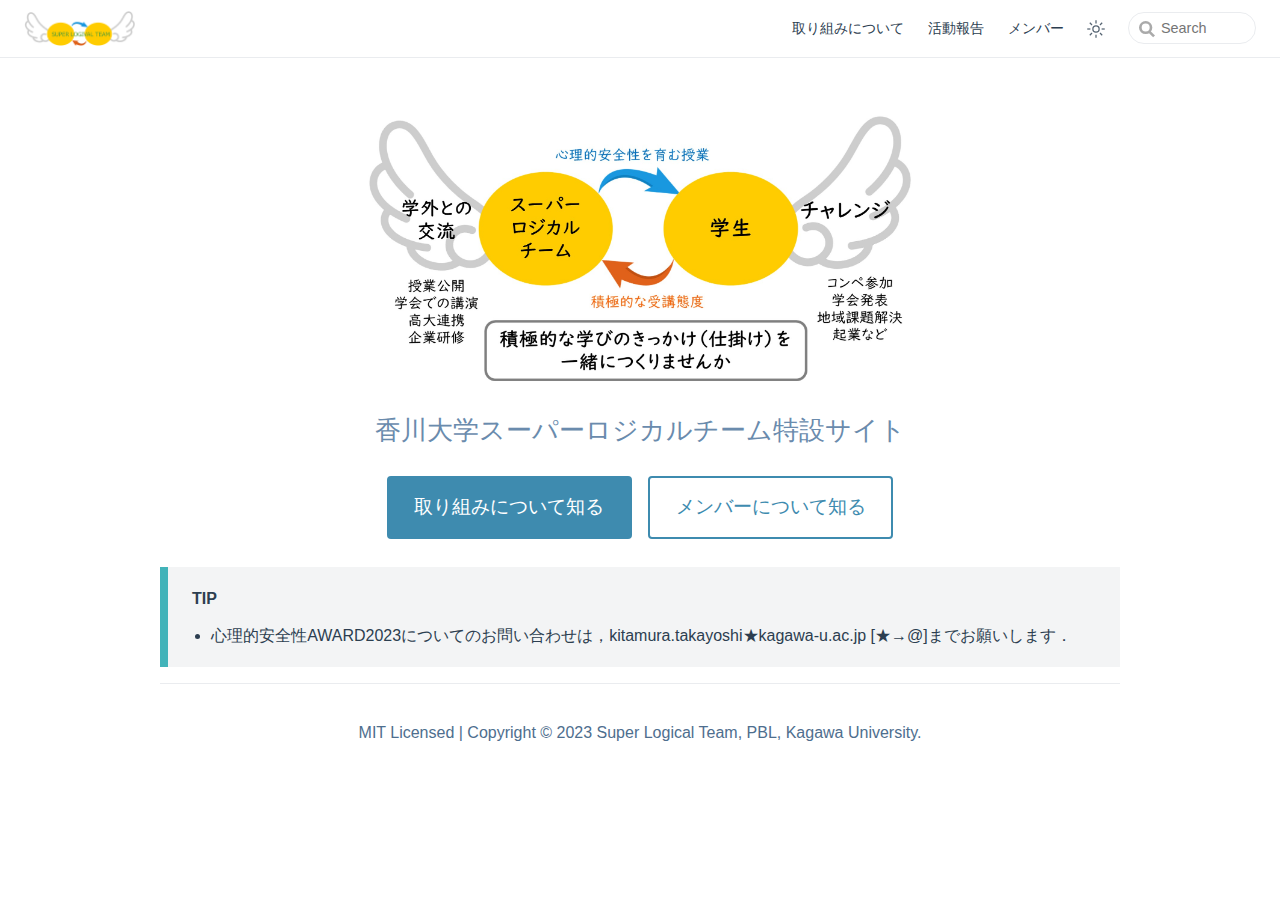
==== index.html @ 02954c67 "Change design" ====
<!DOCTYPE html>
<html lang="ja">
  <head>
    <meta charset="utf-8">
    <meta name="viewport" content="width=device-width,initial-scale=1">
    <meta name="generator" content="VuePress 2.0.0-beta.64">
    <style>
      :root {
        --c-bg: #fff;
      }
      html.dark {
        --c-bg: #22272e;
      }
      html, body {
        background-color: var(--c-bg);
      }
    </style>
    <script>
      const userMode = localStorage.getItem('vuepress-color-scheme');
			const systemDarkMode = window.matchMedia && window.matchMedia('(prefers-color-scheme: dark)').matches;
			if (userMode === 'dark' || (userMode !== 'light' && systemDarkMode)) {
				document.documentElement.classList.toggle('dark', true);
			}
    </script>
    <link rel="icon" href="/assets/img/images/favicon.ico"><link rel="manifest" href="/manifest.webmanifest"><title>スーパーロジカルチーム特設サイト</title><meta name="description" content="">
    <link rel="preload" href="/assets/style-e42b9a86.css" as="style"><link rel="stylesheet" href="/assets/style-e42b9a86.css">
    <link rel="modulepreload" href="/assets/app-919c0d18.js"><link rel="modulepreload" href="/assets/index.html-71c36847.js"><link rel="modulepreload" href="/assets/index.html-1094300b.js"><link rel="prefetch" href="/assets/about.html-f367e4b6.js" as="script"><link rel="prefetch" href="/assets/member.html-e067fff0.js" as="script"><link rel="prefetch" href="/assets/news.html-b84869d3.js" as="script"><link rel="prefetch" href="/assets/404.html-60b35caa.js" as="script"><link rel="prefetch" href="/assets/about.html-a21e8b41.js" as="script"><link rel="prefetch" href="/assets/member.html-36ed997e.js" as="script"><link rel="prefetch" href="/assets/news.html-7ec17cc6.js" as="script"><link rel="prefetch" href="/assets/404.html-8e8e2488.js" as="script"><link rel="prefetch" href="/assets/index-e32a7948.js" as="script">
  </head>
  <body>
    <div id="app"><!--[--><div class="theme-container no-sidebar"><!--[--><header class="navbar"><div class="toggle-sidebar-button" title="toggle sidebar" aria-expanded="false" role="button" tabindex="0"><div class="icon" aria-hidden="true"><span></span><span></span><span></span></div></div><span><a aria-current="page" href="/" class="router-link-active router-link-exact-active"><img class="logo" src="/assets/img/images/logo.png" alt><!--v-if--></a></span><div class="navbar-items-wrapper" style=""><!--[--><!--]--><nav class="navbar-items can-hide"><!--[--><div class="navbar-item"><a href="/about.md" class="" aria-label="取り組みについて"><!--[--><!--]--> 取り組みについて <!--[--><!--]--></a></div><div class="navbar-item"><a href="/news.md" class="" aria-label="活動報告"><!--[--><!--]--> 活動報告 <!--[--><!--]--></a></div><div class="navbar-item"><a href="/member.md" class="" aria-label="メンバー"><!--[--><!--]--> メンバー <!--[--><!--]--></a></div><!--]--></nav><!--[--><!--]--><button class="toggle-color-mode-button" title="toggle color mode"><svg style="" class="icon" focusable="false" viewBox="0 0 32 32"><path d="M16 12.005a4 4 0 1 1-4 4a4.005 4.005 0 0 1 4-4m0-2a6 6 0 1 0 6 6a6 6 0 0 0-6-6z" fill="currentColor"></path><path d="M5.394 6.813l1.414-1.415l3.506 3.506L8.9 10.318z" fill="currentColor"></path><path d="M2 15.005h5v2H2z" fill="currentColor"></path><path d="M5.394 25.197L8.9 21.691l1.414 1.415l-3.506 3.505z" fill="currentColor"></path><path d="M15 25.005h2v5h-2z" fill="currentColor"></path><path d="M21.687 23.106l1.414-1.415l3.506 3.506l-1.414 1.414z" fill="currentColor"></path><path d="M25 15.005h5v2h-5z" fill="currentColor"></path><path d="M21.687 8.904l3.506-3.506l1.414 1.415l-3.506 3.505z" fill="currentColor"></path><path d="M15 2.005h2v5h-2z" fill="currentColor"></path></svg><svg style="display:none;" class="icon" focusable="false" viewBox="0 0 32 32"><path d="M13.502 5.414a15.075 15.075 0 0 0 11.594 18.194a11.113 11.113 0 0 1-7.975 3.39c-.138 0-.278.005-.418 0a11.094 11.094 0 0 1-3.2-21.584M14.98 3a1.002 1.002 0 0 0-.175.016a13.096 13.096 0 0 0 1.825 25.981c.164.006.328 0 .49 0a13.072 13.072 0 0 0 10.703-5.555a1.01 1.01 0 0 0-.783-1.565A13.08 13.08 0 0 1 15.89 4.38A1.015 1.015 0 0 0 14.98 3z" fill="currentColor"></path></svg></button><form class="search-box" role="search"><input type="search" placeholder="Search" autocomplete="off" spellcheck="false" value><!----></form></div></header><!--]--><div class="sidebar-mask"></div><!--[--><aside class="sidebar"><nav class="navbar-items"><!--[--><div class="navbar-item"><a href="/about.md" class="" aria-label="取り組みについて"><!--[--><!--]--> 取り組みについて <!--[--><!--]--></a></div><div class="navbar-item"><a href="/news.md" class="" aria-label="活動報告"><!--[--><!--]--> 活動報告 <!--[--><!--]--></a></div><div class="navbar-item"><a href="/member.md" class="" aria-label="メンバー"><!--[--><!--]--> メンバー <!--[--><!--]--></a></div><!--]--></nav><!--[--><!--]--><!----><!--[--><!--]--></aside><!--]--><!--[--><main class="home"><header class="hero"><!----><!----><p class="description">香川大学スーパーロジカルチーム特設サイト</p><p class="actions"><!--[--><a href="/picup" class="action-button primary" aria-label="取り組みについて知る"><!--[--><!--]--> 取り組みについて知る <!--[--><!--]--></a><a href="/about" class="action-button secondary" aria-label="メンバーについて知る"><!--[--><!--]--> メンバーについて知る <!--[--><!--]--></a><!--]--></p></header><!----><div class="theme-default-content"><div><div class="custom-container tip"><p class="custom-container-title">TIP</p><ul><li>心理的安全性AWARD2023についてのお問い合わせは，kitamura.takayoshi★kagawa-u.ac.jp [★→@]までお願いします．</li></ul></div></div></div><!--[--><!-- eslint-disable-next-line vue/no-v-html --><div class="footer">MIT Licensed | Copyright © 2023 Super Logical Team, PBL, Kagawa University.</div><!--]--></main><!--]--></div><!----><!----><!--]--></div>
    <script type="module" src="/assets/app-919c0d18.js" defer></script>
  </body>
</html>
---- assets/style-e42b9a86.css ----
:root{--back-to-top-z-index: 5;--back-to-top-color: #3eaf7c;--back-to-top-color-hover: #71cda3}.back-to-top{cursor:pointer;position:fixed;bottom:2rem;right:2.5rem;width:2rem;height:1.2rem;background-color:var(--back-to-top-color);-webkit-mask:url(/assets/back-to-top-8efcbe56.svg) no-repeat;mask:url(/assets/back-to-top-8efcbe56.svg) no-repeat;z-index:var(--back-to-top-z-index)}.back-to-top:hover{background-color:var(--back-to-top-color-hover)}@media (max-width: 959px){.back-to-top{display:none}}@media print{.back-to-top{display:none}}.back-to-top-enter-active,.back-to-top-leave-active{transition:opacity .3s}.back-to-top-enter-from,.back-to-top-leave-to{opacity:0}:root{--external-link-icon-color: #aaa}.external-link-icon{position:relative;display:inline-block;color:var(--external-link-icon-color);vertical-align:middle;top:-1px}@media print{.external-link-icon{display:none}}.external-link-icon-sr-only{position:absolute;width:1px;height:1px;padding:0;margin:-1px;overflow:hidden;clip:rect(0,0,0,0);white-space:nowrap;border-width:0;-webkit-user-select:none;-moz-user-select:none;user-select:none}:root{--medium-zoom-z-index: 100;--medium-zoom-bg-color: #ffffff;--medium-zoom-opacity: 1}.medium-zoom-overlay{background-color:var(--medium-zoom-bg-color)!important;z-index:var(--medium-zoom-z-index)}.medium-zoom-overlay~img{z-index:calc(var(--medium-zoom-z-index) + 1)}.medium-zoom--opened .medium-zoom-overlay{opacity:var(--medium-zoom-opacity)}:root{--nprogress-color: #29d;--nprogress-z-index: 1031}#nprogress{pointer-events:none}#nprogress .bar{background:var(--nprogress-color);position:fixed;z-index:var(--nprogress-z-index);top:0;left:0;width:100%;height:2px}:root{--c-brand: #3eaf7c;--c-brand-light: #4abf8a;--c-bg: #ffffff;--c-bg-light: #f3f4f5;--c-bg-lighter: #eeeeee;--c-bg-dark: #ebebec;--c-bg-darker: #e6e6e6;--c-bg-navbar: var(--c-bg);--c-bg-sidebar: var(--c-bg);--c-bg-arrow: #cccccc;--c-text: #2c3e50;--c-text-accent: var(--c-brand);--c-text-light: #3a5169;--c-text-lighter: #4e6e8e;--c-text-lightest: #6a8bad;--c-text-quote: #999999;--c-border: #eaecef;--c-border-dark: #dfe2e5;--c-tip: #42b983;--c-tip-bg: var(--c-bg-light);--c-tip-title: var(--c-text);--c-tip-text: var(--c-text);--c-tip-text-accent: var(--c-text-accent);--c-warning: #ffc310;--c-warning-bg: #fffae3;--c-warning-bg-light: #fff3ba;--c-warning-bg-lighter: #fff0b0;--c-warning-border-dark: #f7dc91;--c-warning-details-bg: #fff5ca;--c-warning-title: #f1b300;--c-warning-text: #746000;--c-warning-text-accent: #edb100;--c-warning-text-light: #c1971c;--c-warning-text-quote: #ccab49;--c-danger: #f11e37;--c-danger-bg: #ffe0e0;--c-danger-bg-light: #ffcfde;--c-danger-bg-lighter: #ffc9c9;--c-danger-border-dark: #f1abab;--c-danger-details-bg: #ffd4d4;--c-danger-title: #ed1e2c;--c-danger-text: #660000;--c-danger-text-accent: #bd1a1a;--c-danger-text-light: #b5474d;--c-danger-text-quote: #c15b5b;--c-details-bg: #eeeeee;--c-badge-tip: var(--c-tip);--c-badge-warning: #ecc808;--c-badge-warning-text: var(--c-bg);--c-badge-danger: #dc2626;--c-badge-danger-text: var(--c-bg);--t-color: .3s ease;--t-transform: .3s ease;--code-bg-color: #282c34;--code-hl-bg-color: rgba(0, 0, 0, .66);--code-ln-color: #9e9e9e;--code-ln-wrapper-width: 3.5rem;--font-family: -apple-system, BlinkMacSystemFont, "Segoe UI", Roboto, Oxygen, Ubuntu, Cantarell, "Fira Sans", "Droid Sans", "Helvetica Neue", sans-serif;--font-family-code: Consolas, Monaco, "Andale Mono", "Ubuntu Mono", monospace;--navbar-height: 3.6rem;--navbar-padding-v: .7rem;--navbar-padding-h: 1.5rem;--sidebar-width: 20rem;--sidebar-width-mobile: calc(var(--sidebar-width) * .82);--content-width: 740px;--homepage-width: 960px}html.dark{--c-brand: #3aa675;--c-brand-light: #349469;--c-bg: #22272e;--c-bg-light: #2b313a;--c-bg-lighter: #262c34;--c-bg-dark: #343b44;--c-bg-darker: #37404c;--c-text: #adbac7;--c-text-light: #96a7b7;--c-text-lighter: #8b9eb0;--c-text-lightest: #8094a8;--c-border: #3e4c5a;--c-border-dark: #34404c;--c-tip: #318a62;--c-warning: #e0ad15;--c-warning-bg: #2d2f2d;--c-warning-bg-light: #423e2a;--c-warning-bg-lighter: #44442f;--c-warning-border-dark: #957c35;--c-warning-details-bg: #39392d;--c-warning-title: #fdca31;--c-warning-text: #d8d96d;--c-warning-text-accent: #ffbf00;--c-warning-text-light: #ddb84b;--c-warning-text-quote: #ccab49;--c-danger: #fc1e38;--c-danger-bg: #39232c;--c-danger-bg-light: #4b2b35;--c-danger-bg-lighter: #553040;--c-danger-border-dark: #a25151;--c-danger-details-bg: #482936;--c-danger-title: #fc2d3b;--c-danger-text: #ea9ca0;--c-danger-text-accent: #fd3636;--c-danger-text-light: #d9777c;--c-danger-text-quote: #d56b6b;--c-details-bg: #323843;--c-badge-warning: var(--c-warning);--c-badge-warning-text: #3c2e05;--c-badge-danger: var(--c-danger);--c-badge-danger-text: #401416;--code-hl-bg-color: #363b46}html,body{padding:0;margin:0;background-color:var(--c-bg);transition:background-color var(--t-color)}html.dark{color-scheme:dark}html{font-size:16px}body{font-family:var(--font-family);-webkit-font-smoothing:antialiased;-moz-osx-font-smoothing:grayscale;font-size:1rem;color:var(--c-text)}a{font-weight:500;color:var(--c-text-accent);text-decoration:none;overflow-wrap:break-word}p a code{font-weight:400;color:var(--c-text-accent)}kbd{font-family:var(--font-family-code);color:var(--c-text);background:var(--c-bg-lighter);border:solid .15rem var(--c-border-dark);border-bottom:solid .25rem var(--c-border-dark);border-radius:.15rem;padding:0 .15em}code{font-family:var(--font-family-code);color:var(--c-text-lighter);padding:.25rem .5rem;margin:0;font-size:.85em;background-color:var(--c-bg-light);border-radius:3px;overflow-wrap:break-word;transition:background-color var(--t-color)}blockquote{font-size:1rem;color:var(--c-text-quote);border-left:.2rem solid var(--c-border-dark);margin:1rem 0;padding:.25rem 0 .25rem 1rem;overflow-wrap:break-word}blockquote>p{margin:0}ul,ol{padding-left:1.2em}strong{font-weight:600}h1,h2,h3,h4,h5,h6{font-weight:600;line-height:1.25;overflow-wrap:break-word}h1:focus-visible,h2:focus-visible,h3:focus-visible,h4:focus-visible,h5:focus-visible,h6:focus-visible{outline:none}h1:hover .header-anchor,h2:hover .header-anchor,h3:hover .header-anchor,h4:hover .header-anchor,h5:hover .header-anchor,h6:hover .header-anchor{opacity:1}h1{font-size:2.2rem}h2{font-size:1.65rem;padding-bottom:.3rem;border-bottom:1px solid var(--c-border);transition:border-color var(--t-color)}h3{font-size:1.35rem}h4{font-size:1.15rem}h5{font-size:1.05rem}h6{font-size:1rem}a.header-anchor{font-size:.85em;float:left;margin-left:-.87em;padding-right:.23em;margin-top:.125em;opacity:0;-webkit-user-select:none;-moz-user-select:none;user-select:none}@media print{a.header-anchor{display:none}}a.header-anchor:hover{text-decoration:none}a.header-anchor:focus-visible{opacity:1}@media print{a[href^="http://"]:after,a[href^="https://"]:after{content:" (" attr(href) ") "}}p,ul,ol{line-height:1.7;overflow-wrap:break-word}hr{border:0;border-top:1px solid var(--c-border)}table{border-collapse:collapse;margin:1rem 0;display:block;overflow-x:auto;transition:border-color var(--t-color)}tr{border-top:1px solid var(--c-border-dark);transition:border-color var(--t-color)}tr:nth-child(2n){background-color:var(--c-bg-light);transition:background-color var(--t-color)}tr:nth-child(2n) code{background-color:var(--c-bg-dark)}th,td{padding:.6em 1em;border:1px solid var(--c-border-dark);transition:border-color var(--t-color)}.arrow{display:inline-block;width:0;height:0}.arrow.up{border-left:4px solid transparent;border-right:4px solid transparent;border-bottom:6px solid var(--c-bg-arrow)}.arrow.down{border-left:4px solid transparent;border-right:4px solid transparent;border-top:6px solid var(--c-bg-arrow)}.arrow.right{border-top:4px solid transparent;border-bottom:4px solid transparent;border-left:6px solid var(--c-bg-arrow)}.arrow.left{border-top:4px solid transparent;border-bottom:4px solid transparent;border-right:6px solid var(--c-bg-arrow)}.badge{display:inline-block;font-size:14px;font-weight:600;height:18px;line-height:18px;border-radius:3px;padding:0 6px;color:var(--c-bg);vertical-align:top;transition:color var(--t-color),background-color var(--t-color)}.badge.tip{background-color:var(--c-badge-tip)}.badge.warning{background-color:var(--c-badge-warning);color:var(--c-badge-warning-text)}.badge.danger{background-color:var(--c-badge-danger);color:var(--c-badge-danger-text)}.badge+.badge{margin-left:5px}code[class*=language-],pre[class*=language-]{color:#ccc;background:none;font-family:var(--font-family-code);font-size:1em;text-align:left;white-space:pre;word-spacing:normal;word-break:normal;word-wrap:normal;line-height:1.5;-moz-tab-size:4;-o-tab-size:4;tab-size:4;-webkit-hyphens:none;hyphens:none}pre[class*=language-]{padding:1em;margin:.5em 0;overflow:auto}:not(pre)>code[class*=language-],pre[class*=language-]{background:#2d2d2d}:not(pre)>code[class*=language-]{padding:.1em;border-radius:.3em;white-space:normal}.token.comment,.token.block-comment,.token.prolog,.token.doctype,.token.cdata{color:#999}.token.punctuation{color:#ccc}.token.tag,.token.attr-name,.token.namespace,.token.deleted{color:#ec5975}.token.function-name{color:#6196cc}.token.boolean,.token.number,.token.function{color:#f08d49}.token.property,.token.class-name,.token.constant,.token.symbol{color:#f8c555}.token.selector,.token.important,.token.atrule,.token.keyword,.token.builtin{color:#cc99cd}.token.string,.token.char,.token.attr-value,.token.regex,.token.variable{color:#7ec699}.token.operator,.token.entity,.token.url{color:#67cdcc}.token.important,.token.bold{font-weight:700}.token.italic{font-style:italic}.token.entity{cursor:help}.token.inserted{color:#3eaf7c}.theme-default-content pre,.theme-default-content pre[class*=language-]{line-height:1.375;padding:1.3rem 1.5rem;margin:.85rem 0;border-radius:6px;overflow:auto}.theme-default-content pre code,.theme-default-content pre[class*=language-] code{color:#fff;padding:0;background-color:transparent!important;border-radius:0;overflow-wrap:unset;-webkit-font-smoothing:auto;-moz-osx-font-smoothing:auto}.theme-default-content .line-number{font-family:var(--font-family-code)}div[class*=language-]{position:relative;background-color:var(--code-bg-color);border-radius:6px}div[class*=language-]:before{content:attr(data-ext);position:absolute;z-index:3;top:.8em;right:1em;font-size:.75rem;color:var(--code-ln-color)}div[class*=language-] pre,div[class*=language-] pre[class*=language-]{background:transparent!important;position:relative;z-index:1}div[class*=language-] .highlight-lines{-webkit-user-select:none;-moz-user-select:none;user-select:none;padding-top:1.3rem;position:absolute;top:0;left:0;width:100%;line-height:1.375}div[class*=language-] .highlight-lines .highlight-line{background-color:var(--code-hl-bg-color)}div[class*=language-]:not(.line-numbers-mode) .line-numbers{display:none}div[class*=language-].line-numbers-mode .highlight-lines .highlight-line{position:relative}div[class*=language-].line-numbers-mode .highlight-lines .highlight-line:before{content:" ";position:absolute;z-index:2;left:0;top:0;display:block;width:var(--code-ln-wrapper-width);height:100%}div[class*=language-].line-numbers-mode pre{margin-left:var(--code-ln-wrapper-width);padding-left:1rem;vertical-align:middle}div[class*=language-].line-numbers-mode .line-numbers{position:absolute;top:0;width:var(--code-ln-wrapper-width);text-align:center;color:var(--code-ln-color);padding-top:1.25rem;line-height:1.375;counter-reset:line-number}div[class*=language-].line-numbers-mode .line-numbers .line-number{position:relative;z-index:3;-webkit-user-select:none;-moz-user-select:none;user-select:none;height:1.375em}div[class*=language-].line-numbers-mode .line-numbers .line-number:before{counter-increment:line-number;content:counter(line-number);font-size:.85em}div[class*=language-].line-numbers-mode:after{content:"";position:absolute;top:0;left:0;width:var(--code-ln-wrapper-width);height:100%;border-radius:6px 0 0 6px;border-right:1px solid var(--code-hl-bg-color)}@media (max-width: 419px){.theme-default-content div[class*=language-]{margin:.85rem -1.5rem;border-radius:0}}.code-group__nav{margin-top:.85rem;margin-bottom:calc(-1.7rem - 6px);padding-bottom:calc(1.7rem - 6px);padding-left:10px;padding-top:10px;border-top-left-radius:6px;border-top-right-radius:6px;background-color:var(--code-bg-color)}.code-group__ul{margin:auto 0;padding-left:0;display:inline-flex;list-style:none}.code-group__nav-tab{border:0;padding:5px;cursor:pointer;background-color:transparent;font-size:.85em;line-height:1.4;color:#ffffffe6;font-weight:600}.code-group__nav-tab:focus{outline:none}.code-group__nav-tab:focus-visible{outline:1px solid rgba(255,255,255,.9)}.code-group__nav-tab-active{border-bottom:var(--c-brand) 1px solid}@media (max-width: 419px){.code-group__nav{margin-left:-1.5rem;margin-right:-1.5rem;border-radius:0}}.code-group-item{display:none}.code-group-item__active{display:block}.code-group-item>pre{background-color:orange}.custom-container{transition:color var(--t-color),border-color var(--t-color),background-color var(--t-color)}.custom-container .custom-container-title{font-weight:600}.custom-container .custom-container-title:not(:only-child){margin-bottom:-.4rem}.custom-container.tip,.custom-container.warning,.custom-container.danger{padding:.1rem 1.5rem;border-left-width:.5rem;border-left-style:solid;margin:1rem 0}.custom-container.tip{border-color:var(--c-tip);background-color:var(--c-tip-bg);color:var(--c-tip-text)}.custom-container.tip .custom-container-title{color:var(--c-tip-title)}.custom-container.tip a{color:var(--c-tip-text-accent)}.custom-container.tip code{background-color:var(--c-bg-dark)}.custom-container.warning{border-color:var(--c-warning);background-color:var(--c-warning-bg);color:var(--c-warning-text)}.custom-container.warning .custom-container-title{color:var(--c-warning-title)}.custom-container.warning a{color:var(--c-warning-text-accent)}.custom-container.warning blockquote{border-left-color:var(--c-warning-border-dark);color:var(--c-warning-text-quote)}.custom-container.warning code{color:var(--c-warning-text-light);background-color:var(--c-warning-bg-light)}.custom-container.warning details{background-color:var(--c-warning-details-bg)}.custom-container.warning details code{background-color:var(--c-warning-bg-lighter)}.custom-container.warning .external-link-icon{--external-link-icon-color: var(--c-warning-text-quote)}.custom-container.danger{border-color:var(--c-danger);background-color:var(--c-danger-bg);color:var(--c-danger-text)}.custom-container.danger .custom-container-title{color:var(--c-danger-title)}.custom-container.danger a{color:var(--c-danger-text-accent)}.custom-container.danger blockquote{border-left-color:var(--c-danger-border-dark);color:var(--c-danger-text-quote)}.custom-container.danger code{color:var(--c-danger-text-light);background-color:var(--c-danger-bg-light)}.custom-container.danger details{background-color:var(--c-danger-details-bg)}.custom-container.danger details code{background-color:var(--c-danger-bg-lighter)}.custom-container.danger .external-link-icon{--external-link-icon-color: var(--c-danger-text-quote)}.custom-container.details{display:block;position:relative;border-radius:2px;margin:1.6em 0;padding:1.6em;background-color:var(--c-details-bg)}.custom-container.details code{background-color:var(--c-bg-darker)}.custom-container.details h4{margin-top:0}.custom-container.details figure:last-child,.custom-container.details p:last-child{margin-bottom:0;padding-bottom:0}.custom-container.details summary{outline:none;cursor:pointer}.home{padding:var(--navbar-height) 2rem 0;max-width:var(--homepage-width);margin:0 auto;display:block}.home .hero{text-align:center}.home .hero img{max-width:100%;max-height:280px;display:block;margin:3rem auto 1.5rem}.home .hero h1{font-size:3rem}.home .hero h1,.home .hero .description,.home .hero .actions{margin:1.8rem auto}.home .hero .actions{display:flex;flex-wrap:wrap;gap:1rem;justify-content:center}.home .hero .description{max-width:35rem;font-size:1.6rem;line-height:1.3;color:var(--c-text-lightest)}.home .hero .action-button{display:inline-block;font-size:1.2rem;padding:.8rem 1.6rem;border-width:2px;border-style:solid;border-radius:4px;transition:background-color var(--t-color);box-sizing:border-box}.home .hero .action-button.primary{color:var(--c-bg);background-color:var(--c-brand);border-color:var(--c-brand)}.home .hero .action-button.primary:hover{background-color:var(--c-brand-light)}.home .hero .action-button.secondary{color:var(--c-brand);background-color:var(--c-bg);border-color:var(--c-brand)}.home .hero .action-button.secondary:hover{color:var(--c-bg);background-color:var(--c-brand-light)}.home .features{border-top:1px solid var(--c-border);transition:border-color var(--t-color);padding:1.2rem 0;margin-top:2.5rem;display:flex;flex-wrap:wrap;align-items:flex-start;align-content:stretch;justify-content:space-between}.home .feature{flex-grow:1;flex-basis:30%;max-width:30%}.home .feature h2{font-size:1.4rem;font-weight:500;border-bottom:none;padding-bottom:0;color:var(--c-text-light)}.home .feature p{color:var(--c-text-lighter)}.home .theme-default-content{padding:0;margin:0}.home .footer{padding:2.5rem;border-top:1px solid var(--c-border);text-align:center;color:var(--c-text-lighter);transition:border-color var(--t-color)}@media (max-width: 719px){.home .features{flex-direction:column}.home .feature{max-width:100%;padding:0 2.5rem}}@media (max-width: 419px){.home{padding-left:1.5rem;padding-right:1.5rem}.home .hero img{max-height:210px;margin:2rem auto 1.2rem}.home .hero h1{font-size:2rem}.home .hero h1,.home .hero .description,.home .hero .actions{margin:1.2rem auto}.home .hero .description{font-size:1.2rem}.home .hero .action-button{font-size:1rem;padding:.6rem 1.2rem}.home .feature h2{font-size:1.25rem}}.page{padding-top:var(--navbar-height);padding-left:var(--sidebar-width)}.navbar{position:fixed;z-index:20;top:0;left:0;right:0;height:var(--navbar-height);box-sizing:border-box;border-bottom:1px solid var(--c-border);background-color:var(--c-bg-navbar);transition:background-color var(--t-color),border-color var(--t-color)}.sidebar{font-size:16px;width:var(--sidebar-width);position:fixed;z-index:10;margin:0;top:var(--navbar-height);left:0;bottom:0;box-sizing:border-box;border-right:1px solid var(--c-border);overflow-y:auto;scrollbar-width:thin;scrollbar-color:var(--c-brand) var(--c-border);background-color:var(--c-bg-sidebar);transition:transform var(--t-transform),background-color var(--t-color),border-color var(--t-color)}.sidebar::-webkit-scrollbar{width:7px}.sidebar::-webkit-scrollbar-track{background-color:var(--c-border)}.sidebar::-webkit-scrollbar-thumb{background-color:var(--c-brand)}.sidebar-mask{position:fixed;z-index:9;top:0;left:0;width:100vw;height:100vh;display:none}.theme-container.sidebar-open .sidebar-mask{display:block}.theme-container.sidebar-open .navbar>.toggle-sidebar-button .icon span:nth-child(1){transform:rotate(45deg) translate3d(5.5px,5.5px,0)}.theme-container.sidebar-open .navbar>.toggle-sidebar-button .icon span:nth-child(2){transform:scale3d(0,1,1)}.theme-container.sidebar-open .navbar>.toggle-sidebar-button .icon span:nth-child(3){transform:rotate(-45deg) translate3d(6px,-6px,0)}.theme-container.sidebar-open .navbar>.toggle-sidebar-button .icon span:nth-child(1),.theme-container.sidebar-open .navbar>.toggle-sidebar-button .icon span:nth-child(3){transform-origin:center}.theme-container.no-navbar .theme-default-content h1,.theme-container.no-navbar .theme-default-content h2,.theme-container.no-navbar .theme-default-content h3,.theme-container.no-navbar .theme-default-content h4,.theme-container.no-navbar .theme-default-content h5,.theme-container.no-navbar .theme-default-content h6{margin-top:1.5rem;padding-top:0}.theme-container.no-navbar .page{padding-top:0}.theme-container.no-navbar .sidebar{top:0}.theme-container.no-sidebar .sidebar{display:none}@media (max-width: 719px){.theme-container.no-sidebar .sidebar{display:block}}.theme-container.no-sidebar .page{padding-left:0}.theme-default-content a:hover{text-decoration:underline}.theme-default-content img{max-width:100%}.theme-default-content h1,.theme-default-content h2,.theme-default-content h3,.theme-default-content h4,.theme-default-content h5,.theme-default-content h6{margin-top:calc(.5rem - var(--navbar-height));padding-top:calc(1rem + var(--navbar-height));margin-bottom:0}.theme-default-content h1:first-child,.theme-default-content h2:first-child,.theme-default-content h3:first-child,.theme-default-content h4:first-child,.theme-default-content h5:first-child,.theme-default-content h6:first-child{margin-bottom:1rem}.theme-default-content h1:first-child+p,.theme-default-content h1:first-child+pre,.theme-default-content h1:first-child+.custom-container,.theme-default-content h2:first-child+p,.theme-default-content h2:first-child+pre,.theme-default-content h2:first-child+.custom-container,.theme-default-content h3:first-child+p,.theme-default-content h3:first-child+pre,.theme-default-content h3:first-child+.custom-container,.theme-default-content h4:first-child+p,.theme-default-content h4:first-child+pre,.theme-default-content h4:first-child+.custom-container,.theme-default-content h5:first-child+p,.theme-default-content h5:first-child+pre,.theme-default-content h5:first-child+.custom-container,.theme-default-content h6:first-child+p,.theme-default-content h6:first-child+pre,.theme-default-content h6:first-child+.custom-container{margin-top:2rem}@media (max-width: 959px){.sidebar{font-size:15px;width:var(--sidebar-width-mobile)}.page{padding-left:var(--sidebar-width-mobile)}}@media (max-width: 719px){.sidebar{top:0;padding-top:var(--navbar-height);transform:translate(-100%)}.page{padding-left:0}.theme-container.sidebar-open .sidebar{transform:translate(0)}.theme-container.no-navbar .sidebar{padding-top:0}}@media (max-width: 419px){h1{font-size:1.9rem}}.navbar{--navbar-line-height: calc( var(--navbar-height) - 2 * var(--navbar-padding-v) );padding:var(--navbar-padding-v) var(--navbar-padding-h);line-height:var(--navbar-line-height)}.navbar .logo{height:var(--navbar-line-height);margin-right:var(--navbar-padding-v);vertical-align:top}.navbar .site-name{font-size:1.3rem;font-weight:600;color:var(--c-text);position:relative}.navbar .navbar-items-wrapper{display:flex;position:absolute;box-sizing:border-box;top:var(--navbar-padding-v);right:var(--navbar-padding-h);height:var(--navbar-line-height);padding-left:var(--navbar-padding-h);white-space:nowrap;font-size:.9rem}.navbar .navbar-items-wrapper .search-box{flex:0 0 auto;vertical-align:top}@media screen and (max-width: 719px){.navbar{padding-left:4rem}.navbar .site-name{display:block;width:calc(100vw - 11rem);overflow:hidden;white-space:nowrap;text-overflow:ellipsis}.navbar .can-hide{display:none}}.navbar-items{display:inline-block}@media print{.navbar-items{display:none}}.navbar-items a{display:inline-block;line-height:1.4rem;color:inherit}.navbar-items a:hover,.navbar-items a.router-link-active{color:var(--c-text)}.navbar-items .navbar-item{position:relative;display:inline-block;margin-left:1.5rem;line-height:var(--navbar-line-height)}.navbar-items .navbar-item:first-child{margin-left:0}.navbar-items .navbar-item>a:hover,.navbar-items .navbar-item>a.router-link-active{margin-bottom:-2px;border-bottom:2px solid var(--c-text-accent)}@media (max-width: 719px){.navbar-items .navbar-item{margin-left:0}.navbar-items .navbar-item>a:hover,.navbar-items .navbar-item>a.router-link-active{margin-bottom:0;border-bottom:none}.navbar-items a:hover,.navbar-items a.router-link-active{color:var(--c-text-accent)}}.toggle-sidebar-button{position:absolute;top:.6rem;left:1rem;display:none;padding:.6rem;cursor:pointer}.toggle-sidebar-button .icon{display:flex;flex-direction:column;justify-content:center;align-items:center;width:1.25rem;height:1.25rem;cursor:inherit}.toggle-sidebar-button .icon span{display:inline-block;width:100%;height:2px;border-radius:2px;background-color:var(--c-text);transition:transform var(--t-transform)}.toggle-sidebar-button .icon span:nth-child(2){margin:6px 0}@media screen and (max-width: 719px){.toggle-sidebar-button{display:block}}.toggle-color-mode-button{display:flex;margin:auto;margin-left:1rem;border:0;background:none;color:var(--c-text);opacity:.8;cursor:pointer}@media print{.toggle-color-mode-button{display:none}}.toggle-color-mode-button:hover{opacity:1}.toggle-color-mode-button .icon{width:1.25rem;height:1.25rem}.DocSearch{transition:background-color var(--t-color)}.navbar-dropdown-wrapper{cursor:pointer}.navbar-dropdown-wrapper .navbar-dropdown-title,.navbar-dropdown-wrapper .navbar-dropdown-title-mobile{display:block;font-size:.9rem;font-family:inherit;cursor:inherit;padding:inherit;line-height:1.4rem;background:transparent;border:none;font-weight:500;color:var(--c-text)}.navbar-dropdown-wrapper .navbar-dropdown-title:hover,.navbar-dropdown-wrapper .navbar-dropdown-title-mobile:hover{border-color:transparent}.navbar-dropdown-wrapper .navbar-dropdown-title .arrow,.navbar-dropdown-wrapper .navbar-dropdown-title-mobile .arrow{vertical-align:middle;margin-top:-1px;margin-left:.4rem}.navbar-dropdown-wrapper .navbar-dropdown-title-mobile{display:none;font-weight:600;font-size:inherit}.navbar-dropdown-wrapper .navbar-dropdown-title-mobile:hover{color:var(--c-text-accent)}.navbar-dropdown-wrapper .navbar-dropdown .navbar-dropdown-item{color:inherit;line-height:1.7rem}.navbar-dropdown-wrapper .navbar-dropdown .navbar-dropdown-item .navbar-dropdown-subtitle{margin:.45rem 0 0;border-top:1px solid var(--c-border);padding:1rem 0 .45rem;font-size:.9rem}.navbar-dropdown-wrapper .navbar-dropdown .navbar-dropdown-item .navbar-dropdown-subtitle>span{padding:0 1.5rem 0 1.25rem}.navbar-dropdown-wrapper .navbar-dropdown .navbar-dropdown-item .navbar-dropdown-subtitle>a{font-weight:inherit}.navbar-dropdown-wrapper .navbar-dropdown .navbar-dropdown-item .navbar-dropdown-subtitle>a.router-link-active:after{display:none}.navbar-dropdown-wrapper .navbar-dropdown .navbar-dropdown-item .navbar-dropdown-subitem-wrapper{padding:0;list-style:none}.navbar-dropdown-wrapper .navbar-dropdown .navbar-dropdown-item .navbar-dropdown-subitem-wrapper .navbar-dropdown-subitem{font-size:.9em}.navbar-dropdown-wrapper .navbar-dropdown .navbar-dropdown-item a{display:block;line-height:1.7rem;position:relative;border-bottom:none;font-weight:400;margin-bottom:0;padding:0 1.5rem 0 1.25rem}.navbar-dropdown-wrapper .navbar-dropdown .navbar-dropdown-item a:hover,.navbar-dropdown-wrapper .navbar-dropdown .navbar-dropdown-item a.router-link-active{color:var(--c-text-accent)}.navbar-dropdown-wrapper .navbar-dropdown .navbar-dropdown-item a.router-link-active:after{content:"";width:0;height:0;border-left:5px solid var(--c-text-accent);border-top:3px solid transparent;border-bottom:3px solid transparent;position:absolute;top:calc(50% - 2px);left:9px}.navbar-dropdown-wrapper .navbar-dropdown .navbar-dropdown-item:first-child .navbar-dropdown-subtitle{margin-top:0;padding-top:0;border-top:0}.navbar-dropdown-wrapper.mobile.open .navbar-dropdown-title,.navbar-dropdown-wrapper.mobile.open .navbar-dropdown-title-mobile{margin-bottom:.5rem}.navbar-dropdown-wrapper.mobile .navbar-dropdown-title,.navbar-dropdown-wrapper.mobile .navbar-dropdown-title-mobile{display:none}.navbar-dropdown-wrapper.mobile .navbar-dropdown-title-mobile{display:block}.navbar-dropdown-wrapper.mobile .navbar-dropdown{transition:height .1s ease-out;overflow:hidden}.navbar-dropdown-wrapper.mobile .navbar-dropdown .navbar-dropdown-item .navbar-dropdown-subtitle{border-top:0;margin-top:0;padding-top:0;padding-bottom:0}.navbar-dropdown-wrapper.mobile .navbar-dropdown .navbar-dropdown-item .navbar-dropdown-subtitle,.navbar-dropdown-wrapper.mobile .navbar-dropdown .navbar-dropdown-item>a{font-size:15px;line-height:2rem}.navbar-dropdown-wrapper.mobile .navbar-dropdown .navbar-dropdown-item .navbar-dropdown-subitem{font-size:14px;padding-left:1rem}.navbar-dropdown-wrapper:not(.mobile){height:1.8rem}.navbar-dropdown-wrapper:not(.mobile):hover .navbar-dropdown,.navbar-dropdown-wrapper:not(.mobile).open .navbar-dropdown{display:block!important}.navbar-dropdown-wrapper:not(.mobile).open:blur{display:none}.navbar-dropdown-wrapper:not(.mobile) .navbar-dropdown{display:none;height:auto!important;box-sizing:border-box;max-height:calc(100vh - 2.7rem);overflow-y:auto;position:absolute;top:100%;right:0;background-color:var(--c-bg-navbar);padding:.6rem 0;border:1px solid var(--c-border);border-bottom-color:var(--c-border-dark);text-align:left;border-radius:.25rem;white-space:nowrap;margin:0}.page{padding-bottom:2rem;display:block}.page .theme-default-content{max-width:var(--content-width);margin:0 auto;padding:2rem 2.5rem;padding-top:0}@media (max-width: 959px){.page .theme-default-content{padding:2rem}}@media (max-width: 419px){.page .theme-default-content{padding:1.5rem}}.page-meta{max-width:var(--content-width);margin:0 auto;padding:1rem 2.5rem;overflow:auto}@media (max-width: 959px){.page-meta{padding:2rem}}@media (max-width: 419px){.page-meta{padding:1.5rem}}.page-meta .meta-item{cursor:default;margin-top:.8rem}.page-meta .meta-item .meta-item-label{font-weight:500;color:var(--c-text-lighter)}.page-meta .meta-item .meta-item-info{font-weight:400;color:var(--c-text-quote)}.page-meta .edit-link{display:inline-block;margin-right:.25rem}@media print{.page-meta .edit-link{display:none}}.page-meta .last-updated{float:right}@media (max-width: 719px){.page-meta .last-updated{font-size:.8em;float:none}.page-meta .contributors{font-size:.8em}}.page-nav{max-width:var(--content-width);margin:0 auto;padding:1rem 2.5rem 2rem;padding-bottom:0}@media (max-width: 959px){.page-nav{padding:2rem}}@media (max-width: 419px){.page-nav{padding:1.5rem}}.page-nav .inner{min-height:2rem;margin-top:0;border-top:1px solid var(--c-border);transition:border-color var(--t-color);padding-top:1rem;overflow:auto}.page-nav .prev a:before{content:"←"}.page-nav .next{float:right}.page-nav .next a:after{content:"→"}.sidebar ul{padding:0;margin:0;list-style-type:none}.sidebar a{display:inline-block}.sidebar .navbar-items{display:none;border-bottom:1px solid var(--c-border);transition:border-color var(--t-color);padding:.5rem 0 .75rem}.sidebar .navbar-items a{font-weight:600}.sidebar .navbar-items .navbar-item{display:block;line-height:1.25rem;font-size:1.1em;padding:.5rem 0 .5rem 1.5rem}.sidebar .sidebar-items{padding:1.5rem 0}@media (max-width: 719px){.sidebar .navbar-items{display:block}.sidebar .navbar-items .navbar-dropdown-wrapper .navbar-dropdown .navbar-dropdown-item a.router-link-active:after{top:calc(1rem - 2px)}.sidebar .sidebar-items{padding:1rem 0}}.sidebar-item{cursor:default;border-left:.25rem solid transparent;color:var(--c-text)}.sidebar-item:focus-visible{outline-width:1px;outline-offset:-1px}.sidebar-item.active:not(p.sidebar-heading){font-weight:600;color:var(--c-text-accent);border-left-color:var(--c-text-accent)}.sidebar-item.sidebar-heading{transition:color .15s ease;font-size:1.1em;font-weight:700;padding:.35rem 1.5rem .35rem 1.25rem;width:100%;box-sizing:border-box;margin:0}.sidebar-item.sidebar-heading+.sidebar-item-children{transition:height .1s ease-out;overflow:hidden;margin-bottom:.75rem}.sidebar-item.collapsible{cursor:pointer}.sidebar-item.collapsible .arrow{position:relative;top:-.12em;left:.5em}.sidebar-item:not(.sidebar-heading){font-size:1em;font-weight:400;display:inline-block;margin:0;padding:.35rem 1rem .35rem 2rem;line-height:1.4;width:100%;box-sizing:border-box}.sidebar-item:not(.sidebar-heading)+.sidebar-item-children{padding-left:1rem;font-size:.95em}.sidebar-item-children .sidebar-item-children .sidebar-item:not(.sidebar-heading){padding:.25rem 1rem .25rem 1.75rem}.sidebar-item-children .sidebar-item-children .sidebar-item:not(.sidebar-heading).active{font-weight:500;border-left-color:transparent}a.sidebar-heading+.sidebar-item-children .sidebar-item:not(.sidebar-heading).active{border-left-color:transparent}a.sidebar-item{cursor:pointer}a.sidebar-item:hover{color:var(--c-text-accent)}.table-of-contents .badge{vertical-align:middle}.dropdown-enter-from,.dropdown-leave-to{height:0!important}.fade-slide-y-enter-active{transition:all .2s ease}.fade-slide-y-leave-active{transition:all .2s cubic-bezier(1,.5,.8,1)}.fade-slide-y-enter-from,.fade-slide-y-leave-to{transform:translateY(10px);opacity:0}:root{--c-brand: #3e8baf;--c-brand-light: #4a98bf;--c-bg: #ffffff;--c-bg-light: #f3f4f5;--c-bg-lighter: #eeeeee;--c-bg-navbar: var(--c-bg);--c-bg-sidebar: var(--c-bg);--c-bg-arrow: #cccccc;--c-text: #2c3e50;--c-text-accent: var(--c-brand);--c-text-light: #3a5169;--c-text-lighter: #4e6e8e;--c-text-lightest: #6a8bad;--c-text-quote: #999999;--c-border: #eaecef;--c-border-dark: #dfe2e5;--c-tip: #42b3b9;--c-tip-bg: var(--c-bg-light);--c-tip-title: var(--c-text);--c-tip-text: var(--c-text);--c-tip-text-accent: var(--c-text-accent);--c-warning: #e7c000;--c-warning-bg: #fffae3;--c-warning-title: #ad9000;--c-warning-text: #746000;--c-warning-text-accent: var(--c-text);--c-danger: #cc0000;--c-danger-bg: #ffe0e0;--c-danger-title: #990000;--c-danger-text: #660000;--c-danger-text-accent: var(--c-text);--c-details-bg: #eeeeee;--c-badge-tip: var(--c-tip);--c-badge-warning: var(--c-warning);--c-badge-danger: var(--c-danger);--t-color: .3s ease;--t-transform: .3s ease;--code-bg-color: #282c34;--code-hl-bg-color: rgba(0, 0, 0, .66);--code-ln-color: #9e9e9e;--code-ln-wrapper-width: 3.5rem;--font-family: a-otf-jun-pro, sans-serif;--font-family-code: Consolas, Monaco, "Andale Mono", "Ubuntu Mono", monospace;--navbar-height: 3.6rem;--navbar-padding-v: .7rem;--navbar-padding-h: 1.5rem;--sidebar-width: 20rem;--sidebar-width-mobile: calc(var(--sidebar-width) * .82);--content-width: 740px;--homepage-width: 960px}.back-to-top{--back-to-top-color: var(--c-brand);--back-to-top-color-hover: var(--c-brand-light)}.DocSearch{--docsearch-primary-color: var(--c-brand);--docsearch-text-color: var(--c-text);--docsearch-highlight-color: var(--c-brand);--docsearch-muted-color: var(--c-text-quote);--docsearch-container-background: rgba(9, 10, 17, .8);--docsearch-modal-background: var(--c-bg-light);--docsearch-searchbox-background: var(--c-bg-lighter);--docsearch-searchbox-focus-background: var(--c-bg);--docsearch-searchbox-shadow: inset 0 0 0 2px var(--c-brand);--docsearch-hit-color: var(--c-text-light);--docsearch-hit-active-color: var(--c-bg);--docsearch-hit-background: var(--c-bg);--docsearch-hit-shadow: 0 1px 3px 0 var(--c-border-dark);--docsearch-footer-background: var(--c-bg)}.external-link-icon{--external-link-icon-color: var(--c-text-quote)}.medium-zoom-overlay{--medium-zoom-bg-color: var(--c-bg)}#nprogress{--nprogress-color: var(--c-brand)}.pwa-popup{--pwa-popup-text-color: var(--c-text);--pwa-popup-bg-color: var(--c-bg);--pwa-popup-border-color: var(--c-brand);--pwa-popup-shadow: 0 4px 16px var(--c-brand);--pwa-popup-btn-text-color: var(--c-bg);--pwa-popup-btn-bg-color: var(--c-brand);--pwa-popup-btn-hover-bg-color: var(--c-brand-light)}.search-box{--search-bg-color: var(--c-bg);--search-accent-color: var(--c-brand);--search-text-color: var(--c-text);--search-border-color: var(--c-border);--search-item-text-color: var(--c-text-lighter);--search-item-focus-bg-color: var(--c-bg-light)}html.dark{--c-brand: #3aa675;--c-brand-light: #349469;--c-bg: #22272e;--c-bg-light: #2b313a;--c-bg-lighter: #262c34;--c-text: #adbac7;--c-text-light: #96a7b7;--c-text-lighter: #8b9eb0;--c-text-lightest: #8094a8;--c-border: #3e4c5a;--c-border-dark: #34404c;--c-tip: #31808a;--c-warning: #ceab00;--c-warning-bg: #7e755b;--c-warning-title: #ceac03;--c-warning-text: #362e00;--c-danger: #940000;--c-danger-bg: #806161;--c-danger-title: #610000;--c-danger-text: #3a0000;--c-details-bg: #323843;--code-hl-bg-color: #363b46}html.dark .DocSearch{--docsearch-logo-color: var(--c-text);--docsearch-modal-shadow: inset 1px 1px 0 0 #2c2e40, 0 3px 8px 0 #000309;--docsearch-key-shadow: inset 0 -2px 0 0 #282d55, inset 0 0 1px 1px #51577d, 0 2px 2px 0 rgba(3, 4, 9, .3);--docsearch-key-gradient: linear-gradient(-225deg, #444950, #1c1e21);--docsearch-footer-shadow: inset 0 1px 0 0 rgba(73, 76, 106, .5), 0 -4px 8px 0 rgba(0, 0, 0, .2)}:root{--pwa-popup-z-index: 10;--pwa-popup-text-color: #2c3e50;--pwa-popup-bg-color: #ffffff;--pwa-popup-border-color: #3eaf7c;--pwa-popup-shadow: 0 4px 16px var(--pwa-popup-border-color);--pwa-popup-btn-text-color: #ffffff;--pwa-popup-btn-bg-color: #3eaf7c;--pwa-popup-btn-hover-bg-color: #4abf8a}.pwa-popup{position:fixed;right:1em;bottom:1em;padding:1em;border:1px solid var(--pwa-popup-border-color);border-radius:3px;background-color:var(--pwa-popup-bg-color);box-shadow:var(--pwa-popup-shadow);text-align:center;z-index:var(--pwa-popup-z-index)}@media print{.pwa-popup{display:none}}.pwa-popup>button{cursor:pointer;margin-top:.5em;padding:.25em 2em;border:none;color:var(--pwa-popup-btn-text-color);background-color:var(--pwa-popup-btn-bg-color)}.pwa-popup>button:hover{background-color:var(--pwa-popup-btn-hover-bg-color)}.pwa-popup-enter-active,.pwa-popup-leave-active{transition:opacity .3s,transform .3s}.pwa-popup-enter-from,.pwa-popup-leave-to{opacity:0;transform:translateY(50%) scale(.5)}:root{--search-bg-color: #ffffff;--search-accent-color: #3eaf7c;--search-text-color: #2c3e50;--search-border-color: #eaecef;--search-item-text-color: #5d81a5;--search-item-focus-bg-color: #f3f4f5;--search-input-width: 8rem;--search-result-width: 20rem}.search-box{display:inline-block;position:relative;margin-left:1rem}@media print{.search-box{display:none}}.search-box input{-webkit-appearance:none;-moz-appearance:none;appearance:none;cursor:text;width:var(--search-input-width);height:2rem;color:var(--search-text-color);display:inline-block;border:1px solid var(--search-border-color);border-radius:2rem;font-size:.9rem;line-height:2rem;padding:0 .5rem 0 2rem;outline:none;transition:all ease .3s;background:var(--search-bg-color) url(/assets/search-0782d0d1.svg) .6rem .5rem no-repeat;background-size:1rem}.search-box input:focus{cursor:auto;border-color:var(--search-accent-color)}.search-box .suggestions{background:var(--search-bg-color);width:var(--search-result-width);position:absolute;top:2rem;right:0;border:1px solid var(--search-border-color);border-radius:6px;padding:.4rem;list-style-type:none}.search-box .suggestion{line-height:1.4;padding:.4rem .6rem;border-radius:4px;cursor:pointer}.search-box .suggestion.focus{background-color:var(--search-item-focus-bg-color)}.search-box .suggestion.focus a{color:var(--search-accent-color)}.search-box .suggestion a{white-space:normal;color:var(--search-item-text-color)}.search-box .suggestion .page-title{font-weight:600}.search-box .suggestion .page-header{font-size:.9em;margin-left:.25em}@media (max-width: 719px){.search-box input{cursor:pointer;width:0;border-color:transparent;position:relative}.search-box input:focus{cursor:text;left:0;width:10rem}}@media (max-width: 419px){.search-box input:focus{width:8rem}.search-box .suggestions{width:calc(100vw - 4rem);right:-.5rem}}
---- assets/style-e42b9a86.css ----
:root{--back-to-top-z-index: 5;--back-to-top-color: #3eaf7c;--back-to-top-color-hover: #71cda3}.back-to-top{cursor:pointer;position:fixed;bottom:2rem;right:2.5rem;width:2rem;height:1.2rem;background-color:var(--back-to-top-color);-webkit-mask:url(/assets/back-to-top-8efcbe56.svg) no-repeat;mask:url(/assets/back-to-top-8efcbe56.svg) no-repeat;z-index:var(--back-to-top-z-index)}.back-to-top:hover{background-color:var(--back-to-top-color-hover)}@media (max-width: 959px){.back-to-top{display:none}}@media print{.back-to-top{display:none}}.back-to-top-enter-active,.back-to-top-leave-active{transition:opacity .3s}.back-to-top-enter-from,.back-to-top-leave-to{opacity:0}:root{--external-link-icon-color: #aaa}.external-link-icon{position:relative;display:inline-block;color:var(--external-link-icon-color);vertical-align:middle;top:-1px}@media print{.external-link-icon{display:none}}.external-link-icon-sr-only{position:absolute;width:1px;height:1px;padding:0;margin:-1px;overflow:hidden;clip:rect(0,0,0,0);white-space:nowrap;border-width:0;-webkit-user-select:none;-moz-user-select:none;user-select:none}:root{--medium-zoom-z-index: 100;--medium-zoom-bg-color: #ffffff;--medium-zoom-opacity: 1}.medium-zoom-overlay{background-color:var(--medium-zoom-bg-color)!important;z-index:var(--medium-zoom-z-index)}.medium-zoom-overlay~img{z-index:calc(var(--medium-zoom-z-index) + 1)}.medium-zoom--opened .medium-zoom-overlay{opacity:var(--medium-zoom-opacity)}:root{--nprogress-color: #29d;--nprogress-z-index: 1031}#nprogress{pointer-events:none}#nprogress .bar{background:var(--nprogress-color);position:fixed;z-index:var(--nprogress-z-index);top:0;left:0;width:100%;height:2px}:root{--c-brand: #3eaf7c;--c-brand-light: #4abf8a;--c-bg: #ffffff;--c-bg-light: #f3f4f5;--c-bg-lighter: #eeeeee;--c-bg-dark: #ebebec;--c-bg-darker: #e6e6e6;--c-bg-navbar: var(--c-bg);--c-bg-sidebar: var(--c-bg);--c-bg-arrow: #cccccc;--c-text: #2c3e50;--c-text-accent: var(--c-brand);--c-text-light: #3a5169;--c-text-lighter: #4e6e8e;--c-text-lightest: #6a8bad;--c-text-quote: #999999;--c-border: #eaecef;--c-border-dark: #dfe2e5;--c-tip: #42b983;--c-tip-bg: var(--c-bg-light);--c-tip-title: var(--c-text);--c-tip-text: var(--c-text);--c-tip-text-accent: var(--c-text-accent);--c-warning: #ffc310;--c-warning-bg: #fffae3;--c-warning-bg-light: #fff3ba;--c-warning-bg-lighter: #fff0b0;--c-warning-border-dark: #f7dc91;--c-warning-details-bg: #fff5ca;--c-warning-title: #f1b300;--c-warning-text: #746000;--c-warning-text-accent: #edb100;--c-warning-text-light: #c1971c;--c-warning-text-quote: #ccab49;--c-danger: #f11e37;--c-danger-bg: #ffe0e0;--c-danger-bg-light: #ffcfde;--c-danger-bg-lighter: #ffc9c9;--c-danger-border-dark: #f1abab;--c-danger-details-bg: #ffd4d4;--c-danger-title: #ed1e2c;--c-danger-text: #660000;--c-danger-text-accent: #bd1a1a;--c-danger-text-light: #b5474d;--c-danger-text-quote: #c15b5b;--c-details-bg: #eeeeee;--c-badge-tip: var(--c-tip);--c-badge-warning: #ecc808;--c-badge-warning-text: var(--c-bg);--c-badge-danger: #dc2626;--c-badge-danger-text: var(--c-bg);--t-color: .3s ease;--t-transform: .3s ease;--code-bg-color: #282c34;--code-hl-bg-color: rgba(0, 0, 0, .66);--code-ln-color: #9e9e9e;--code-ln-wrapper-width: 3.5rem;--font-family: -apple-system, BlinkMacSystemFont, "Segoe UI", Roboto, Oxygen, Ubuntu, Cantarell, "Fira Sans", "Droid Sans", "Helvetica Neue", sans-serif;--font-family-code: Consolas, Monaco, "Andale Mono", "Ubuntu Mono", monospace;--navbar-height: 3.6rem;--navbar-padding-v: .7rem;--navbar-padding-h: 1.5rem;--sidebar-width: 20rem;--sidebar-width-mobile: calc(var(--sidebar-width) * .82);--content-width: 740px;--homepage-width: 960px}html.dark{--c-brand: #3aa675;--c-brand-light: #349469;--c-bg: #22272e;--c-bg-light: #2b313a;--c-bg-lighter: #262c34;--c-bg-dark: #343b44;--c-bg-darker: #37404c;--c-text: #adbac7;--c-text-light: #96a7b7;--c-text-lighter: #8b9eb0;--c-text-lightest: #8094a8;--c-border: #3e4c5a;--c-border-dark: #34404c;--c-tip: #318a62;--c-warning: #e0ad15;--c-warning-bg: #2d2f2d;--c-warning-bg-light: #423e2a;--c-warning-bg-lighter: #44442f;--c-warning-border-dark: #957c35;--c-warning-details-bg: #39392d;--c-warning-title: #fdca31;--c-warning-text: #d8d96d;--c-warning-text-accent: #ffbf00;--c-warning-text-light: #ddb84b;--c-warning-text-quote: #ccab49;--c-danger: #fc1e38;--c-danger-bg: #39232c;--c-danger-bg-light: #4b2b35;--c-danger-bg-lighter: #553040;--c-danger-border-dark: #a25151;--c-danger-details-bg: #482936;--c-danger-title: #fc2d3b;--c-danger-text: #ea9ca0;--c-danger-text-accent: #fd3636;--c-danger-text-light: #d9777c;--c-danger-text-quote: #d56b6b;--c-details-bg: #323843;--c-badge-warning: var(--c-warning);--c-badge-warning-text: #3c2e05;--c-badge-danger: var(--c-danger);--c-badge-danger-text: #401416;--code-hl-bg-color: #363b46}html,body{padding:0;margin:0;background-color:var(--c-bg);transition:background-color var(--t-color)}html.dark{color-scheme:dark}html{font-size:16px}body{font-family:var(--font-family);-webkit-font-smoothing:antialiased;-moz-osx-font-smoothing:grayscale;font-size:1rem;color:var(--c-text)}a{font-weight:500;color:var(--c-text-accent);text-decoration:none;overflow-wrap:break-word}p a code{font-weight:400;color:var(--c-text-accent)}kbd{font-family:var(--font-family-code);color:var(--c-text);background:var(--c-bg-lighter);border:solid .15rem var(--c-border-dark);border-bottom:solid .25rem var(--c-border-dark);border-radius:.15rem;padding:0 .15em}code{font-family:var(--font-family-code);color:var(--c-text-lighter);padding:.25rem .5rem;margin:0;font-size:.85em;background-color:var(--c-bg-light);border-radius:3px;overflow-wrap:break-word;transition:background-color var(--t-color)}blockquote{font-size:1rem;color:var(--c-text-quote);border-left:.2rem solid var(--c-border-dark);margin:1rem 0;padding:.25rem 0 .25rem 1rem;overflow-wrap:break-word}blockquote>p{margin:0}ul,ol{padding-left:1.2em}strong{font-weight:600}h1,h2,h3,h4,h5,h6{font-weight:600;line-height:1.25;overflow-wrap:break-word}h1:focus-visible,h2:focus-visible,h3:focus-visible,h4:focus-visible,h5:focus-visible,h6:focus-visible{outline:none}h1:hover .header-anchor,h2:hover .header-anchor,h3:hover .header-anchor,h4:hover .header-anchor,h5:hover .header-anchor,h6:hover .header-anchor{opacity:1}h1{font-size:2.2rem}h2{font-size:1.65rem;padding-bottom:.3rem;border-bottom:1px solid var(--c-border);transition:border-color var(--t-color)}h3{font-size:1.35rem}h4{font-size:1.15rem}h5{font-size:1.05rem}h6{font-size:1rem}a.header-anchor{font-size:.85em;float:left;margin-left:-.87em;padding-right:.23em;margin-top:.125em;opacity:0;-webkit-user-select:none;-moz-user-select:none;user-select:none}@media print{a.header-anchor{display:none}}a.header-anchor:hover{text-decoration:none}a.header-anchor:focus-visible{opacity:1}@media print{a[href^="http://"]:after,a[href^="https://"]:after{content:" (" attr(href) ") "}}p,ul,ol{line-height:1.7;overflow-wrap:break-word}hr{border:0;border-top:1px solid var(--c-border)}table{border-collapse:collapse;margin:1rem 0;display:block;overflow-x:auto;transition:border-color var(--t-color)}tr{border-top:1px solid var(--c-border-dark);transition:border-color var(--t-color)}tr:nth-child(2n){background-color:var(--c-bg-light);transition:background-color var(--t-color)}tr:nth-child(2n) code{background-color:var(--c-bg-dark)}th,td{padding:.6em 1em;border:1px solid var(--c-border-dark);transition:border-color var(--t-color)}.arrow{display:inline-block;width:0;height:0}.arrow.up{border-left:4px solid transparent;border-right:4px solid transparent;border-bottom:6px solid var(--c-bg-arrow)}.arrow.down{border-left:4px solid transparent;border-right:4px solid transparent;border-top:6px solid var(--c-bg-arrow)}.arrow.right{border-top:4px solid transparent;border-bottom:4px solid transparent;border-left:6px solid var(--c-bg-arrow)}.arrow.left{border-top:4px solid transparent;border-bottom:4px solid transparent;border-right:6px solid var(--c-bg-arrow)}.badge{display:inline-block;font-size:14px;font-weight:600;height:18px;line-height:18px;border-radius:3px;padding:0 6px;color:var(--c-bg);vertical-align:top;transition:color var(--t-color),background-color var(--t-color)}.badge.tip{background-color:var(--c-badge-tip)}.badge.warning{background-color:var(--c-badge-warning);color:var(--c-badge-warning-text)}.badge.danger{background-color:var(--c-badge-danger);color:var(--c-badge-danger-text)}.badge+.badge{margin-left:5px}code[class*=language-],pre[class*=language-]{color:#ccc;background:none;font-family:var(--font-family-code);font-size:1em;text-align:left;white-space:pre;word-spacing:normal;word-break:normal;word-wrap:normal;line-height:1.5;-moz-tab-size:4;-o-tab-size:4;tab-size:4;-webkit-hyphens:none;hyphens:none}pre[class*=language-]{padding:1em;margin:.5em 0;overflow:auto}:not(pre)>code[class*=language-],pre[class*=language-]{background:#2d2d2d}:not(pre)>code[class*=language-]{padding:.1em;border-radius:.3em;white-space:normal}.token.comment,.token.block-comment,.token.prolog,.token.doctype,.token.cdata{color:#999}.token.punctuation{color:#ccc}.token.tag,.token.attr-name,.token.namespace,.token.deleted{color:#ec5975}.token.function-name{color:#6196cc}.token.boolean,.token.number,.token.function{color:#f08d49}.token.property,.token.class-name,.token.constant,.token.symbol{color:#f8c555}.token.selector,.token.important,.token.atrule,.token.keyword,.token.builtin{color:#cc99cd}.token.string,.token.char,.token.attr-value,.token.regex,.token.variable{color:#7ec699}.token.operator,.token.entity,.token.url{color:#67cdcc}.token.important,.token.bold{font-weight:700}.token.italic{font-style:italic}.token.entity{cursor:help}.token.inserted{color:#3eaf7c}.theme-default-content pre,.theme-default-content pre[class*=language-]{line-height:1.375;padding:1.3rem 1.5rem;margin:.85rem 0;border-radius:6px;overflow:auto}.theme-default-content pre code,.theme-default-content pre[class*=language-] code{color:#fff;padding:0;background-color:transparent!important;border-radius:0;overflow-wrap:unset;-webkit-font-smoothing:auto;-moz-osx-font-smoothing:auto}.theme-default-content .line-number{font-family:var(--font-family-code)}div[class*=language-]{position:relative;background-color:var(--code-bg-color);border-radius:6px}div[class*=language-]:before{content:attr(data-ext);position:absolute;z-index:3;top:.8em;right:1em;font-size:.75rem;color:var(--code-ln-color)}div[class*=language-] pre,div[class*=language-] pre[class*=language-]{background:transparent!important;position:relative;z-index:1}div[class*=language-] .highlight-lines{-webkit-user-select:none;-moz-user-select:none;user-select:none;padding-top:1.3rem;position:absolute;top:0;left:0;width:100%;line-height:1.375}div[class*=language-] .highlight-lines .highlight-line{background-color:var(--code-hl-bg-color)}div[class*=language-]:not(.line-numbers-mode) .line-numbers{display:none}div[class*=language-].line-numbers-mode .highlight-lines .highlight-line{position:relative}div[class*=language-].line-numbers-mode .highlight-lines .highlight-line:before{content:" ";position:absolute;z-index:2;left:0;top:0;display:block;width:var(--code-ln-wrapper-width);height:100%}div[class*=language-].line-numbers-mode pre{margin-left:var(--code-ln-wrapper-width);padding-left:1rem;vertical-align:middle}div[class*=language-].line-numbers-mode .line-numbers{position:absolute;top:0;width:var(--code-ln-wrapper-width);text-align:center;color:var(--code-ln-color);padding-top:1.25rem;line-height:1.375;counter-reset:line-number}div[class*=language-].line-numbers-mode .line-numbers .line-number{position:relative;z-index:3;-webkit-user-select:none;-moz-user-select:none;user-select:none;height:1.375em}div[class*=language-].line-numbers-mode .line-numbers .line-number:before{counter-increment:line-number;content:counter(line-number);font-size:.85em}div[class*=language-].line-numbers-mode:after{content:"";position:absolute;top:0;left:0;width:var(--code-ln-wrapper-width);height:100%;border-radius:6px 0 0 6px;border-right:1px solid var(--code-hl-bg-color)}@media (max-width: 419px){.theme-default-content div[class*=language-]{margin:.85rem -1.5rem;border-radius:0}}.code-group__nav{margin-top:.85rem;margin-bottom:calc(-1.7rem - 6px);padding-bottom:calc(1.7rem - 6px);padding-left:10px;padding-top:10px;border-top-left-radius:6px;border-top-right-radius:6px;background-color:var(--code-bg-color)}.code-group__ul{margin:auto 0;padding-left:0;display:inline-flex;list-style:none}.code-group__nav-tab{border:0;padding:5px;cursor:pointer;background-color:transparent;font-size:.85em;line-height:1.4;color:#ffffffe6;font-weight:600}.code-group__nav-tab:focus{outline:none}.code-group__nav-tab:focus-visible{outline:1px solid rgba(255,255,255,.9)}.code-group__nav-tab-active{border-bottom:var(--c-brand) 1px solid}@media (max-width: 419px){.code-group__nav{margin-left:-1.5rem;margin-right:-1.5rem;border-radius:0}}.code-group-item{display:none}.code-group-item__active{display:block}.code-group-item>pre{background-color:orange}.custom-container{transition:color var(--t-color),border-color var(--t-color),background-color var(--t-color)}.custom-container .custom-container-title{font-weight:600}.custom-container .custom-container-title:not(:only-child){margin-bottom:-.4rem}.custom-container.tip,.custom-container.warning,.custom-container.danger{padding:.1rem 1.5rem;border-left-width:.5rem;border-left-style:solid;margin:1rem 0}.custom-container.tip{border-color:var(--c-tip);background-color:var(--c-tip-bg);color:var(--c-tip-text)}.custom-container.tip .custom-container-title{color:var(--c-tip-title)}.custom-container.tip a{color:var(--c-tip-text-accent)}.custom-container.tip code{background-color:var(--c-bg-dark)}.custom-container.warning{border-color:var(--c-warning);background-color:var(--c-warning-bg);color:var(--c-warning-text)}.custom-container.warning .custom-container-title{color:var(--c-warning-title)}.custom-container.warning a{color:var(--c-warning-text-accent)}.custom-container.warning blockquote{border-left-color:var(--c-warning-border-dark);color:var(--c-warning-text-quote)}.custom-container.warning code{color:var(--c-warning-text-light);background-color:var(--c-warning-bg-light)}.custom-container.warning details{background-color:var(--c-warning-details-bg)}.custom-container.warning details code{background-color:var(--c-warning-bg-lighter)}.custom-container.warning .external-link-icon{--external-link-icon-color: var(--c-warning-text-quote)}.custom-container.danger{border-color:var(--c-danger);background-color:var(--c-danger-bg);color:var(--c-danger-text)}.custom-container.danger .custom-container-title{color:var(--c-danger-title)}.custom-container.danger a{color:var(--c-danger-text-accent)}.custom-container.danger blockquote{border-left-color:var(--c-danger-border-dark);color:var(--c-danger-text-quote)}.custom-container.danger code{color:var(--c-danger-text-light);background-color:var(--c-danger-bg-light)}.custom-container.danger details{background-color:var(--c-danger-details-bg)}.custom-container.danger details code{background-color:var(--c-danger-bg-lighter)}.custom-container.danger .external-link-icon{--external-link-icon-color: var(--c-danger-text-quote)}.custom-container.details{display:block;position:relative;border-radius:2px;margin:1.6em 0;padding:1.6em;background-color:var(--c-details-bg)}.custom-container.details code{background-color:var(--c-bg-darker)}.custom-container.details h4{margin-top:0}.custom-container.details figure:last-child,.custom-container.details p:last-child{margin-bottom:0;padding-bottom:0}.custom-container.details summary{outline:none;cursor:pointer}.home{padding:var(--navbar-height) 2rem 0;max-width:var(--homepage-width);margin:0 auto;display:block}.home .hero{text-align:center}.home .hero img{max-width:100%;max-height:280px;display:block;margin:3rem auto 1.5rem}.home .hero h1{font-size:3rem}.home .hero h1,.home .hero .description,.home .hero .actions{margin:1.8rem auto}.home .hero .actions{display:flex;flex-wrap:wrap;gap:1rem;justify-content:center}.home .hero .description{max-width:35rem;font-size:1.6rem;line-height:1.3;color:var(--c-text-lightest)}.home .hero .action-button{display:inline-block;font-size:1.2rem;padding:.8rem 1.6rem;border-width:2px;border-style:solid;border-radius:4px;transition:background-color var(--t-color);box-sizing:border-box}.home .hero .action-button.primary{color:var(--c-bg);background-color:var(--c-brand);border-color:var(--c-brand)}.home .hero .action-button.primary:hover{background-color:var(--c-brand-light)}.home .hero .action-button.secondary{color:var(--c-brand);background-color:var(--c-bg);border-color:var(--c-brand)}.home .hero .action-button.secondary:hover{color:var(--c-bg);background-color:var(--c-brand-light)}.home .features{border-top:1px solid var(--c-border);transition:border-color var(--t-color);padding:1.2rem 0;margin-top:2.5rem;display:flex;flex-wrap:wrap;align-items:flex-start;align-content:stretch;justify-content:space-between}.home .feature{flex-grow:1;flex-basis:30%;max-width:30%}.home .feature h2{font-size:1.4rem;font-weight:500;border-bottom:none;padding-bottom:0;color:var(--c-text-light)}.home .feature p{color:var(--c-text-lighter)}.home .theme-default-content{padding:0;margin:0}.home .footer{padding:2.5rem;border-top:1px solid var(--c-border);text-align:center;color:var(--c-text-lighter);transition:border-color var(--t-color)}@media (max-width: 719px){.home .features{flex-direction:column}.home .feature{max-width:100%;padding:0 2.5rem}}@media (max-width: 419px){.home{padding-left:1.5rem;padding-right:1.5rem}.home .hero img{max-height:210px;margin:2rem auto 1.2rem}.home .hero h1{font-size:2rem}.home .hero h1,.home .hero .description,.home .hero .actions{margin:1.2rem auto}.home .hero .description{font-size:1.2rem}.home .hero .action-button{font-size:1rem;padding:.6rem 1.2rem}.home .feature h2{font-size:1.25rem}}.page{padding-top:var(--navbar-height);padding-left:var(--sidebar-width)}.navbar{position:fixed;z-index:20;top:0;left:0;right:0;height:var(--navbar-height);box-sizing:border-box;border-bottom:1px solid var(--c-border);background-color:var(--c-bg-navbar);transition:background-color var(--t-color),border-color var(--t-color)}.sidebar{font-size:16px;width:var(--sidebar-width);position:fixed;z-index:10;margin:0;top:var(--navbar-height);left:0;bottom:0;box-sizing:border-box;border-right:1px solid var(--c-border);overflow-y:auto;scrollbar-width:thin;scrollbar-color:var(--c-brand) var(--c-border);background-color:var(--c-bg-sidebar);transition:transform var(--t-transform),background-color var(--t-color),border-color var(--t-color)}.sidebar::-webkit-scrollbar{width:7px}.sidebar::-webkit-scrollbar-track{background-color:var(--c-border)}.sidebar::-webkit-scrollbar-thumb{background-color:var(--c-brand)}.sidebar-mask{position:fixed;z-index:9;top:0;left:0;width:100vw;height:100vh;display:none}.theme-container.sidebar-open .sidebar-mask{display:block}.theme-container.sidebar-open .navbar>.toggle-sidebar-button .icon span:nth-child(1){transform:rotate(45deg) translate3d(5.5px,5.5px,0)}.theme-container.sidebar-open .navbar>.toggle-sidebar-button .icon span:nth-child(2){transform:scale3d(0,1,1)}.theme-container.sidebar-open .navbar>.toggle-sidebar-button .icon span:nth-child(3){transform:rotate(-45deg) translate3d(6px,-6px,0)}.theme-container.sidebar-open .navbar>.toggle-sidebar-button .icon span:nth-child(1),.theme-container.sidebar-open .navbar>.toggle-sidebar-button .icon span:nth-child(3){transform-origin:center}.theme-container.no-navbar .theme-default-content h1,.theme-container.no-navbar .theme-default-content h2,.theme-container.no-navbar .theme-default-content h3,.theme-container.no-navbar .theme-default-content h4,.theme-container.no-navbar .theme-default-content h5,.theme-container.no-navbar .theme-default-content h6{margin-top:1.5rem;padding-top:0}.theme-container.no-navbar .page{padding-top:0}.theme-container.no-navbar .sidebar{top:0}.theme-container.no-sidebar .sidebar{display:none}@media (max-width: 719px){.theme-container.no-sidebar .sidebar{display:block}}.theme-container.no-sidebar .page{padding-left:0}.theme-default-content a:hover{text-decoration:underline}.theme-default-content img{max-width:100%}.theme-default-content h1,.theme-default-content h2,.theme-default-content h3,.theme-default-content h4,.theme-default-content h5,.theme-default-content h6{margin-top:calc(.5rem - var(--navbar-height));padding-top:calc(1rem + var(--navbar-height));margin-bottom:0}.theme-default-content h1:first-child,.theme-default-content h2:first-child,.theme-default-content h3:first-child,.theme-default-content h4:first-child,.theme-default-content h5:first-child,.theme-default-content h6:first-child{margin-bottom:1rem}.theme-default-content h1:first-child+p,.theme-default-content h1:first-child+pre,.theme-default-content h1:first-child+.custom-container,.theme-default-content h2:first-child+p,.theme-default-content h2:first-child+pre,.theme-default-content h2:first-child+.custom-container,.theme-default-content h3:first-child+p,.theme-default-content h3:first-child+pre,.theme-default-content h3:first-child+.custom-container,.theme-default-content h4:first-child+p,.theme-default-content h4:first-child+pre,.theme-default-content h4:first-child+.custom-container,.theme-default-content h5:first-child+p,.theme-default-content h5:first-child+pre,.theme-default-content h5:first-child+.custom-container,.theme-default-content h6:first-child+p,.theme-default-content h6:first-child+pre,.theme-default-content h6:first-child+.custom-container{margin-top:2rem}@media (max-width: 959px){.sidebar{font-size:15px;width:var(--sidebar-width-mobile)}.page{padding-left:var(--sidebar-width-mobile)}}@media (max-width: 719px){.sidebar{top:0;padding-top:var(--navbar-height);transform:translate(-100%)}.page{padding-left:0}.theme-container.sidebar-open .sidebar{transform:translate(0)}.theme-container.no-navbar .sidebar{padding-top:0}}@media (max-width: 419px){h1{font-size:1.9rem}}.navbar{--navbar-line-height: calc( var(--navbar-height) - 2 * var(--navbar-padding-v) );padding:var(--navbar-padding-v) var(--navbar-padding-h);line-height:var(--navbar-line-height)}.navbar .logo{height:var(--navbar-line-height);margin-right:var(--navbar-padding-v);vertical-align:top}.navbar .site-name{font-size:1.3rem;font-weight:600;color:var(--c-text);position:relative}.navbar .navbar-items-wrapper{display:flex;position:absolute;box-sizing:border-box;top:var(--navbar-padding-v);right:var(--navbar-padding-h);height:var(--navbar-line-height);padding-left:var(--navbar-padding-h);white-space:nowrap;font-size:.9rem}.navbar .navbar-items-wrapper .search-box{flex:0 0 auto;vertical-align:top}@media screen and (max-width: 719px){.navbar{padding-left:4rem}.navbar .site-name{display:block;width:calc(100vw - 11rem);overflow:hidden;white-space:nowrap;text-overflow:ellipsis}.navbar .can-hide{display:none}}.navbar-items{display:inline-block}@media print{.navbar-items{display:none}}.navbar-items a{display:inline-block;line-height:1.4rem;color:inherit}.navbar-items a:hover,.navbar-items a.router-link-active{color:var(--c-text)}.navbar-items .navbar-item{position:relative;display:inline-block;margin-left:1.5rem;line-height:var(--navbar-line-height)}.navbar-items .navbar-item:first-child{margin-left:0}.navbar-items .navbar-item>a:hover,.navbar-items .navbar-item>a.router-link-active{margin-bottom:-2px;border-bottom:2px solid var(--c-text-accent)}@media (max-width: 719px){.navbar-items .navbar-item{margin-left:0}.navbar-items .navbar-item>a:hover,.navbar-items .navbar-item>a.router-link-active{margin-bottom:0;border-bottom:none}.navbar-items a:hover,.navbar-items a.router-link-active{color:var(--c-text-accent)}}.toggle-sidebar-button{position:absolute;top:.6rem;left:1rem;display:none;padding:.6rem;cursor:pointer}.toggle-sidebar-button .icon{display:flex;flex-direction:column;justify-content:center;align-items:center;width:1.25rem;height:1.25rem;cursor:inherit}.toggle-sidebar-button .icon span{display:inline-block;width:100%;height:2px;border-radius:2px;background-color:var(--c-text);transition:transform var(--t-transform)}.toggle-sidebar-button .icon span:nth-child(2){margin:6px 0}@media screen and (max-width: 719px){.toggle-sidebar-button{display:block}}.toggle-color-mode-button{display:flex;margin:auto;margin-left:1rem;border:0;background:none;color:var(--c-text);opacity:.8;cursor:pointer}@media print{.toggle-color-mode-button{display:none}}.toggle-color-mode-button:hover{opacity:1}.toggle-color-mode-button .icon{width:1.25rem;height:1.25rem}.DocSearch{transition:background-color var(--t-color)}.navbar-dropdown-wrapper{cursor:pointer}.navbar-dropdown-wrapper .navbar-dropdown-title,.navbar-dropdown-wrapper .navbar-dropdown-title-mobile{display:block;font-size:.9rem;font-family:inherit;cursor:inherit;padding:inherit;line-height:1.4rem;background:transparent;border:none;font-weight:500;color:var(--c-text)}.navbar-dropdown-wrapper .navbar-dropdown-title:hover,.navbar-dropdown-wrapper .navbar-dropdown-title-mobile:hover{border-color:transparent}.navbar-dropdown-wrapper .navbar-dropdown-title .arrow,.navbar-dropdown-wrapper .navbar-dropdown-title-mobile .arrow{vertical-align:middle;margin-top:-1px;margin-left:.4rem}.navbar-dropdown-wrapper .navbar-dropdown-title-mobile{display:none;font-weight:600;font-size:inherit}.navbar-dropdown-wrapper .navbar-dropdown-title-mobile:hover{color:var(--c-text-accent)}.navbar-dropdown-wrapper .navbar-dropdown .navbar-dropdown-item{color:inherit;line-height:1.7rem}.navbar-dropdown-wrapper .navbar-dropdown .navbar-dropdown-item .navbar-dropdown-subtitle{margin:.45rem 0 0;border-top:1px solid var(--c-border);padding:1rem 0 .45rem;font-size:.9rem}.navbar-dropdown-wrapper .navbar-dropdown .navbar-dropdown-item .navbar-dropdown-subtitle>span{padding:0 1.5rem 0 1.25rem}.navbar-dropdown-wrapper .navbar-dropdown .navbar-dropdown-item .navbar-dropdown-subtitle>a{font-weight:inherit}.navbar-dropdown-wrapper .navbar-dropdown .navbar-dropdown-item .navbar-dropdown-subtitle>a.router-link-active:after{display:none}.navbar-dropdown-wrapper .navbar-dropdown .navbar-dropdown-item .navbar-dropdown-subitem-wrapper{padding:0;list-style:none}.navbar-dropdown-wrapper .navbar-dropdown .navbar-dropdown-item .navbar-dropdown-subitem-wrapper .navbar-dropdown-subitem{font-size:.9em}.navbar-dropdown-wrapper .navbar-dropdown .navbar-dropdown-item a{display:block;line-height:1.7rem;position:relative;border-bottom:none;font-weight:400;margin-bottom:0;padding:0 1.5rem 0 1.25rem}.navbar-dropdown-wrapper .navbar-dropdown .navbar-dropdown-item a:hover,.navbar-dropdown-wrapper .navbar-dropdown .navbar-dropdown-item a.router-link-active{color:var(--c-text-accent)}.navbar-dropdown-wrapper .navbar-dropdown .navbar-dropdown-item a.router-link-active:after{content:"";width:0;height:0;border-left:5px solid var(--c-text-accent);border-top:3px solid transparent;border-bottom:3px solid transparent;position:absolute;top:calc(50% - 2px);left:9px}.navbar-dropdown-wrapper .navbar-dropdown .navbar-dropdown-item:first-child .navbar-dropdown-subtitle{margin-top:0;padding-top:0;border-top:0}.navbar-dropdown-wrapper.mobile.open .navbar-dropdown-title,.navbar-dropdown-wrapper.mobile.open .navbar-dropdown-title-mobile{margin-bottom:.5rem}.navbar-dropdown-wrapper.mobile .navbar-dropdown-title,.navbar-dropdown-wrapper.mobile .navbar-dropdown-title-mobile{display:none}.navbar-dropdown-wrapper.mobile .navbar-dropdown-title-mobile{display:block}.navbar-dropdown-wrapper.mobile .navbar-dropdown{transition:height .1s ease-out;overflow:hidden}.navbar-dropdown-wrapper.mobile .navbar-dropdown .navbar-dropdown-item .navbar-dropdown-subtitle{border-top:0;margin-top:0;padding-top:0;padding-bottom:0}.navbar-dropdown-wrapper.mobile .navbar-dropdown .navbar-dropdown-item .navbar-dropdown-subtitle,.navbar-dropdown-wrapper.mobile .navbar-dropdown .navbar-dropdown-item>a{font-size:15px;line-height:2rem}.navbar-dropdown-wrapper.mobile .navbar-dropdown .navbar-dropdown-item .navbar-dropdown-subitem{font-size:14px;padding-left:1rem}.navbar-dropdown-wrapper:not(.mobile){height:1.8rem}.navbar-dropdown-wrapper:not(.mobile):hover .navbar-dropdown,.navbar-dropdown-wrapper:not(.mobile).open .navbar-dropdown{display:block!important}.navbar-dropdown-wrapper:not(.mobile).open:blur{display:none}.navbar-dropdown-wrapper:not(.mobile) .navbar-dropdown{display:none;height:auto!important;box-sizing:border-box;max-height:calc(100vh - 2.7rem);overflow-y:auto;position:absolute;top:100%;right:0;background-color:var(--c-bg-navbar);padding:.6rem 0;border:1px solid var(--c-border);border-bottom-color:var(--c-border-dark);text-align:left;border-radius:.25rem;white-space:nowrap;margin:0}.page{padding-bottom:2rem;display:block}.page .theme-default-content{max-width:var(--content-width);margin:0 auto;padding:2rem 2.5rem;padding-top:0}@media (max-width: 959px){.page .theme-default-content{padding:2rem}}@media (max-width: 419px){.page .theme-default-content{padding:1.5rem}}.page-meta{max-width:var(--content-width);margin:0 auto;padding:1rem 2.5rem;overflow:auto}@media (max-width: 959px){.page-meta{padding:2rem}}@media (max-width: 419px){.page-meta{padding:1.5rem}}.page-meta .meta-item{cursor:default;margin-top:.8rem}.page-meta .meta-item .meta-item-label{font-weight:500;color:var(--c-text-lighter)}.page-meta .meta-item .meta-item-info{font-weight:400;color:var(--c-text-quote)}.page-meta .edit-link{display:inline-block;margin-right:.25rem}@media print{.page-meta .edit-link{display:none}}.page-meta .last-updated{float:right}@media (max-width: 719px){.page-meta .last-updated{font-size:.8em;float:none}.page-meta .contributors{font-size:.8em}}.page-nav{max-width:var(--content-width);margin:0 auto;padding:1rem 2.5rem 2rem;padding-bottom:0}@media (max-width: 959px){.page-nav{padding:2rem}}@media (max-width: 419px){.page-nav{padding:1.5rem}}.page-nav .inner{min-height:2rem;margin-top:0;border-top:1px solid var(--c-border);transition:border-color var(--t-color);padding-top:1rem;overflow:auto}.page-nav .prev a:before{content:"←"}.page-nav .next{float:right}.page-nav .next a:after{content:"→"}.sidebar ul{padding:0;margin:0;list-style-type:none}.sidebar a{display:inline-block}.sidebar .navbar-items{display:none;border-bottom:1px solid var(--c-border);transition:border-color var(--t-color);padding:.5rem 0 .75rem}.sidebar .navbar-items a{font-weight:600}.sidebar .navbar-items .navbar-item{display:block;line-height:1.25rem;font-size:1.1em;padding:.5rem 0 .5rem 1.5rem}.sidebar .sidebar-items{padding:1.5rem 0}@media (max-width: 719px){.sidebar .navbar-items{display:block}.sidebar .navbar-items .navbar-dropdown-wrapper .navbar-dropdown .navbar-dropdown-item a.router-link-active:after{top:calc(1rem - 2px)}.sidebar .sidebar-items{padding:1rem 0}}.sidebar-item{cursor:default;border-left:.25rem solid transparent;color:var(--c-text)}.sidebar-item:focus-visible{outline-width:1px;outline-offset:-1px}.sidebar-item.active:not(p.sidebar-heading){font-weight:600;color:var(--c-text-accent);border-left-color:var(--c-text-accent)}.sidebar-item.sidebar-heading{transition:color .15s ease;font-size:1.1em;font-weight:700;padding:.35rem 1.5rem .35rem 1.25rem;width:100%;box-sizing:border-box;margin:0}.sidebar-item.sidebar-heading+.sidebar-item-children{transition:height .1s ease-out;overflow:hidden;margin-bottom:.75rem}.sidebar-item.collapsible{cursor:pointer}.sidebar-item.collapsible .arrow{position:relative;top:-.12em;left:.5em}.sidebar-item:not(.sidebar-heading){font-size:1em;font-weight:400;display:inline-block;margin:0;padding:.35rem 1rem .35rem 2rem;line-height:1.4;width:100%;box-sizing:border-box}.sidebar-item:not(.sidebar-heading)+.sidebar-item-children{padding-left:1rem;font-size:.95em}.sidebar-item-children .sidebar-item-children .sidebar-item:not(.sidebar-heading){padding:.25rem 1rem .25rem 1.75rem}.sidebar-item-children .sidebar-item-children .sidebar-item:not(.sidebar-heading).active{font-weight:500;border-left-color:transparent}a.sidebar-heading+.sidebar-item-children .sidebar-item:not(.sidebar-heading).active{border-left-color:transparent}a.sidebar-item{cursor:pointer}a.sidebar-item:hover{color:var(--c-text-accent)}.table-of-contents .badge{vertical-align:middle}.dropdown-enter-from,.dropdown-leave-to{height:0!important}.fade-slide-y-enter-active{transition:all .2s ease}.fade-slide-y-leave-active{transition:all .2s cubic-bezier(1,.5,.8,1)}.fade-slide-y-enter-from,.fade-slide-y-leave-to{transform:translateY(10px);opacity:0}:root{--c-brand: #3e8baf;--c-brand-light: #4a98bf;--c-bg: #ffffff;--c-bg-light: #f3f4f5;--c-bg-lighter: #eeeeee;--c-bg-navbar: var(--c-bg);--c-bg-sidebar: var(--c-bg);--c-bg-arrow: #cccccc;--c-text: #2c3e50;--c-text-accent: var(--c-brand);--c-text-light: #3a5169;--c-text-lighter: #4e6e8e;--c-text-lightest: #6a8bad;--c-text-quote: #999999;--c-border: #eaecef;--c-border-dark: #dfe2e5;--c-tip: #42b3b9;--c-tip-bg: var(--c-bg-light);--c-tip-title: var(--c-text);--c-tip-text: var(--c-text);--c-tip-text-accent: var(--c-text-accent);--c-warning: #e7c000;--c-warning-bg: #fffae3;--c-warning-title: #ad9000;--c-warning-text: #746000;--c-warning-text-accent: var(--c-text);--c-danger: #cc0000;--c-danger-bg: #ffe0e0;--c-danger-title: #990000;--c-danger-text: #660000;--c-danger-text-accent: var(--c-text);--c-details-bg: #eeeeee;--c-badge-tip: var(--c-tip);--c-badge-warning: var(--c-warning);--c-badge-danger: var(--c-danger);--t-color: .3s ease;--t-transform: .3s ease;--code-bg-color: #282c34;--code-hl-bg-color: rgba(0, 0, 0, .66);--code-ln-color: #9e9e9e;--code-ln-wrapper-width: 3.5rem;--font-family: a-otf-jun-pro, sans-serif;--font-family-code: Consolas, Monaco, "Andale Mono", "Ubuntu Mono", monospace;--navbar-height: 3.6rem;--navbar-padding-v: .7rem;--navbar-padding-h: 1.5rem;--sidebar-width: 20rem;--sidebar-width-mobile: calc(var(--sidebar-width) * .82);--content-width: 740px;--homepage-width: 960px}.back-to-top{--back-to-top-color: var(--c-brand);--back-to-top-color-hover: var(--c-brand-light)}.DocSearch{--docsearch-primary-color: var(--c-brand);--docsearch-text-color: var(--c-text);--docsearch-highlight-color: var(--c-brand);--docsearch-muted-color: var(--c-text-quote);--docsearch-container-background: rgba(9, 10, 17, .8);--docsearch-modal-background: var(--c-bg-light);--docsearch-searchbox-background: var(--c-bg-lighter);--docsearch-searchbox-focus-background: var(--c-bg);--docsearch-searchbox-shadow: inset 0 0 0 2px var(--c-brand);--docsearch-hit-color: var(--c-text-light);--docsearch-hit-active-color: var(--c-bg);--docsearch-hit-background: var(--c-bg);--docsearch-hit-shadow: 0 1px 3px 0 var(--c-border-dark);--docsearch-footer-background: var(--c-bg)}.external-link-icon{--external-link-icon-color: var(--c-text-quote)}.medium-zoom-overlay{--medium-zoom-bg-color: var(--c-bg)}#nprogress{--nprogress-color: var(--c-brand)}.pwa-popup{--pwa-popup-text-color: var(--c-text);--pwa-popup-bg-color: var(--c-bg);--pwa-popup-border-color: var(--c-brand);--pwa-popup-shadow: 0 4px 16px var(--c-brand);--pwa-popup-btn-text-color: var(--c-bg);--pwa-popup-btn-bg-color: var(--c-brand);--pwa-popup-btn-hover-bg-color: var(--c-brand-light)}.search-box{--search-bg-color: var(--c-bg);--search-accent-color: var(--c-brand);--search-text-color: var(--c-text);--search-border-color: var(--c-border);--search-item-text-color: var(--c-text-lighter);--search-item-focus-bg-color: var(--c-bg-light)}html.dark{--c-brand: #3aa675;--c-brand-light: #349469;--c-bg: #22272e;--c-bg-light: #2b313a;--c-bg-lighter: #262c34;--c-text: #adbac7;--c-text-light: #96a7b7;--c-text-lighter: #8b9eb0;--c-text-lightest: #8094a8;--c-border: #3e4c5a;--c-border-dark: #34404c;--c-tip: #31808a;--c-warning: #ceab00;--c-warning-bg: #7e755b;--c-warning-title: #ceac03;--c-warning-text: #362e00;--c-danger: #940000;--c-danger-bg: #806161;--c-danger-title: #610000;--c-danger-text: #3a0000;--c-details-bg: #323843;--code-hl-bg-color: #363b46}html.dark .DocSearch{--docsearch-logo-color: var(--c-text);--docsearch-modal-shadow: inset 1px 1px 0 0 #2c2e40, 0 3px 8px 0 #000309;--docsearch-key-shadow: inset 0 -2px 0 0 #282d55, inset 0 0 1px 1px #51577d, 0 2px 2px 0 rgba(3, 4, 9, .3);--docsearch-key-gradient: linear-gradient(-225deg, #444950, #1c1e21);--docsearch-footer-shadow: inset 0 1px 0 0 rgba(73, 76, 106, .5), 0 -4px 8px 0 rgba(0, 0, 0, .2)}:root{--pwa-popup-z-index: 10;--pwa-popup-text-color: #2c3e50;--pwa-popup-bg-color: #ffffff;--pwa-popup-border-color: #3eaf7c;--pwa-popup-shadow: 0 4px 16px var(--pwa-popup-border-color);--pwa-popup-btn-text-color: #ffffff;--pwa-popup-btn-bg-color: #3eaf7c;--pwa-popup-btn-hover-bg-color: #4abf8a}.pwa-popup{position:fixed;right:1em;bottom:1em;padding:1em;border:1px solid var(--pwa-popup-border-color);border-radius:3px;background-color:var(--pwa-popup-bg-color);box-shadow:var(--pwa-popup-shadow);text-align:center;z-index:var(--pwa-popup-z-index)}@media print{.pwa-popup{display:none}}.pwa-popup>button{cursor:pointer;margin-top:.5em;padding:.25em 2em;border:none;color:var(--pwa-popup-btn-text-color);background-color:var(--pwa-popup-btn-bg-color)}.pwa-popup>button:hover{background-color:var(--pwa-popup-btn-hover-bg-color)}.pwa-popup-enter-active,.pwa-popup-leave-active{transition:opacity .3s,transform .3s}.pwa-popup-enter-from,.pwa-popup-leave-to{opacity:0;transform:translateY(50%) scale(.5)}:root{--search-bg-color: #ffffff;--search-accent-color: #3eaf7c;--search-text-color: #2c3e50;--search-border-color: #eaecef;--search-item-text-color: #5d81a5;--search-item-focus-bg-color: #f3f4f5;--search-input-width: 8rem;--search-result-width: 20rem}.search-box{display:inline-block;position:relative;margin-left:1rem}@media print{.search-box{display:none}}.search-box input{-webkit-appearance:none;-moz-appearance:none;appearance:none;cursor:text;width:var(--search-input-width);height:2rem;color:var(--search-text-color);display:inline-block;border:1px solid var(--search-border-color);border-radius:2rem;font-size:.9rem;line-height:2rem;padding:0 .5rem 0 2rem;outline:none;transition:all ease .3s;background:var(--search-bg-color) url(/assets/search-0782d0d1.svg) .6rem .5rem no-repeat;background-size:1rem}.search-box input:focus{cursor:auto;border-color:var(--search-accent-color)}.search-box .suggestions{background:var(--search-bg-color);width:var(--search-result-width);position:absolute;top:2rem;right:0;border:1px solid var(--search-border-color);border-radius:6px;padding:.4rem;list-style-type:none}.search-box .suggestion{line-height:1.4;padding:.4rem .6rem;border-radius:4px;cursor:pointer}.search-box .suggestion.focus{background-color:var(--search-item-focus-bg-color)}.search-box .suggestion.focus a{color:var(--search-accent-color)}.search-box .suggestion a{white-space:normal;color:var(--search-item-text-color)}.search-box .suggestion .page-title{font-weight:600}.search-box .suggestion .page-header{font-size:.9em;margin-left:.25em}@media (max-width: 719px){.search-box input{cursor:pointer;width:0;border-color:transparent;position:relative}.search-box input:focus{cursor:text;left:0;width:10rem}}@media (max-width: 419px){.search-box input:focus{width:8rem}.search-box .suggestions{width:calc(100vw - 4rem);right:-.5rem}}
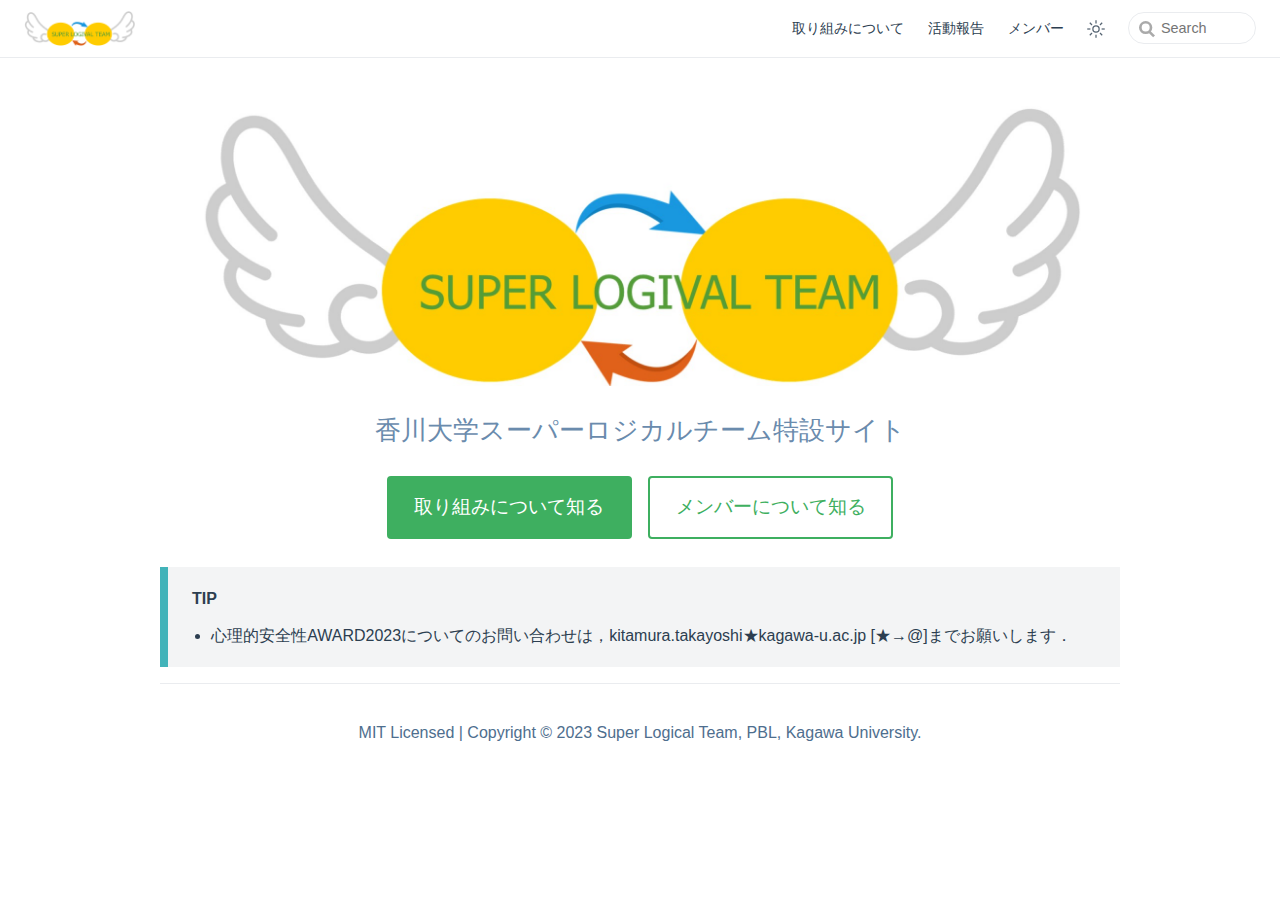
==== commit 727618bc: "Changed some images" ====
--- a/index.html
+++ b/index.html
@@ -23,11 +23,11 @@
 			}
     </script>
     <link rel="icon" href="/assets/img/images/favicon.ico"><link rel="manifest" href="/manifest.webmanifest"><title>スーパーロジカルチーム特設サイト</title><meta name="description" content="">
-    <link rel="preload" href="/assets/style-e42b9a86.css" as="style"><link rel="stylesheet" href="/assets/style-e42b9a86.css">
-    <link rel="modulepreload" href="/assets/app-919c0d18.js"><link rel="modulepreload" href="/assets/index.html-71c36847.js"><link rel="modulepreload" href="/assets/index.html-1094300b.js"><link rel="prefetch" href="/assets/about.html-f367e4b6.js" as="script"><link rel="prefetch" href="/assets/member.html-e067fff0.js" as="script"><link rel="prefetch" href="/assets/news.html-b84869d3.js" as="script"><link rel="prefetch" href="/assets/404.html-60b35caa.js" as="script"><link rel="prefetch" href="/assets/about.html-a21e8b41.js" as="script"><link rel="prefetch" href="/assets/member.html-36ed997e.js" as="script"><link rel="prefetch" href="/assets/news.html-7ec17cc6.js" as="script"><link rel="prefetch" href="/assets/404.html-8e8e2488.js" as="script"><link rel="prefetch" href="/assets/index-e32a7948.js" as="script">
+    <link rel="preload" href="/assets/style-3535b510.css" as="style"><link rel="stylesheet" href="/assets/style-3535b510.css">
+    <link rel="modulepreload" href="/assets/app-6c9256bb.js"><link rel="modulepreload" href="/assets/index.html-ae766a04.js"><link rel="modulepreload" href="/assets/index.html-fdcd4db7.js"><link rel="prefetch" href="/assets/about.html-e2b9af71.js" as="script"><link rel="prefetch" href="/assets/member.html-e51cfc57.js" as="script"><link rel="prefetch" href="/assets/news.html-b84869d3.js" as="script"><link rel="prefetch" href="/assets/404.html-60b35caa.js" as="script"><link rel="prefetch" href="/assets/about.html-e280fae2.js" as="script"><link rel="prefetch" href="/assets/member.html-306a949b.js" as="script"><link rel="prefetch" href="/assets/news.html-2eb964ad.js" as="script"><link rel="prefetch" href="/assets/404.html-ccd89920.js" as="script"><link rel="prefetch" href="/assets/index-e32a7948.js" as="script">
   </head>
   <body>
     <div id="app"><!--[--><div class="theme-container no-sidebar"><!--[--><header class="navbar"><div class="toggle-sidebar-button" title="toggle sidebar" aria-expanded="false" role="button" tabindex="0"><div class="icon" aria-hidden="true"><span></span><span></span><span></span></div></div><span><a aria-current="page" href="/" class="router-link-active router-link-exact-active"><img class="logo" src="/assets/img/images/logo.png" alt><!--v-if--></a></span><div class="navbar-items-wrapper" style=""><!--[--><!--]--><nav class="navbar-items can-hide"><!--[--><div class="navbar-item"><a href="/about.md" class="" aria-label="取り組みについて"><!--[--><!--]--> 取り組みについて <!--[--><!--]--></a></div><div class="navbar-item"><a href="/news.md" class="" aria-label="活動報告"><!--[--><!--]--> 活動報告 <!--[--><!--]--></a></div><div class="navbar-item"><a href="/member.md" class="" aria-label="メンバー"><!--[--><!--]--> メンバー <!--[--><!--]--></a></div><!--]--></nav><!--[--><!--]--><button class="toggle-color-mode-button" title="toggle color mode"><svg style="" class="icon" focusable="false" viewBox="0 0 32 32"><path d="M16 12.005a4 4 0 1 1-4 4a4.005 4.005 0 0 1 4-4m0-2a6 6 0 1 0 6 6a6 6 0 0 0-6-6z" fill="currentColor"></path><path d="M5.394 6.813l1.414-1.415l3.506 3.506L8.9 10.318z" fill="currentColor"></path><path d="M2 15.005h5v2H2z" fill="currentColor"></path><path d="M5.394 25.197L8.9 21.691l1.414 1.415l-3.506 3.505z" fill="currentColor"></path><path d="M15 25.005h2v5h-2z" fill="currentColor"></path><path d="M21.687 23.106l1.414-1.415l3.506 3.506l-1.414 1.414z" fill="currentColor"></path><path d="M25 15.005h5v2h-5z" fill="currentColor"></path><path d="M21.687 8.904l3.506-3.506l1.414 1.415l-3.506 3.505z" fill="currentColor"></path><path d="M15 2.005h2v5h-2z" fill="currentColor"></path></svg><svg style="display:none;" class="icon" focusable="false" viewBox="0 0 32 32"><path d="M13.502 5.414a15.075 15.075 0 0 0 11.594 18.194a11.113 11.113 0 0 1-7.975 3.39c-.138 0-.278.005-.418 0a11.094 11.094 0 0 1-3.2-21.584M14.98 3a1.002 1.002 0 0 0-.175.016a13.096 13.096 0 0 0 1.825 25.981c.164.006.328 0 .49 0a13.072 13.072 0 0 0 10.703-5.555a1.01 1.01 0 0 0-.783-1.565A13.08 13.08 0 0 1 15.89 4.38A1.015 1.015 0 0 0 14.98 3z" fill="currentColor"></path></svg></button><form class="search-box" role="search"><input type="search" placeholder="Search" autocomplete="off" spellcheck="false" value><!----></form></div></header><!--]--><div class="sidebar-mask"></div><!--[--><aside class="sidebar"><nav class="navbar-items"><!--[--><div class="navbar-item"><a href="/about.md" class="" aria-label="取り組みについて"><!--[--><!--]--> 取り組みについて <!--[--><!--]--></a></div><div class="navbar-item"><a href="/news.md" class="" aria-label="活動報告"><!--[--><!--]--> 活動報告 <!--[--><!--]--></a></div><div class="navbar-item"><a href="/member.md" class="" aria-label="メンバー"><!--[--><!--]--> メンバー <!--[--><!--]--></a></div><!--]--></nav><!--[--><!--]--><!----><!--[--><!--]--></aside><!--]--><!--[--><main class="home"><header class="hero"><!----><!----><p class="description">香川大学スーパーロジカルチーム特設サイト</p><p class="actions"><!--[--><a href="/picup" class="action-button primary" aria-label="取り組みについて知る"><!--[--><!--]--> 取り組みについて知る <!--[--><!--]--></a><a href="/about" class="action-button secondary" aria-label="メンバーについて知る"><!--[--><!--]--> メンバーについて知る <!--[--><!--]--></a><!--]--></p></header><!----><div class="theme-default-content"><div><div class="custom-container tip"><p class="custom-container-title">TIP</p><ul><li>心理的安全性AWARD2023についてのお問い合わせは，kitamura.takayoshi★kagawa-u.ac.jp [★→@]までお願いします．</li></ul></div></div></div><!--[--><!-- eslint-disable-next-line vue/no-v-html --><div class="footer">MIT Licensed | Copyright © 2023 Super Logical Team, PBL, Kagawa University.</div><!--]--></main><!--]--></div><!----><!----><!--]--></div>
-    <script type="module" src="/assets/app-919c0d18.js" defer></script>
+    <script type="module" src="/assets/app-6c9256bb.js" defer></script>
   </body>
 </html>
--- a/assets/style-3535b510.css
+++ b/assets/style-3535b510.css
@@ -0,0 +1 @@
+:root{--back-to-top-z-index: 5;--back-to-top-color: #3eaf7c;--back-to-top-color-hover: #71cda3}.back-to-top{cursor:pointer;position:fixed;bottom:2rem;right:2.5rem;width:2rem;height:1.2rem;background-color:var(--back-to-top-color);-webkit-mask:url(/assets/back-to-top-8efcbe56.svg) no-repeat;mask:url(/assets/back-to-top-8efcbe56.svg) no-repeat;z-index:var(--back-to-top-z-index)}.back-to-top:hover{background-color:var(--back-to-top-color-hover)}@media (max-width: 959px){.back-to-top{display:none}}@media print{.back-to-top{display:none}}.back-to-top-enter-active,.back-to-top-leave-active{transition:opacity .3s}.back-to-top-enter-from,.back-to-top-leave-to{opacity:0}:root{--external-link-icon-color: #aaa}.external-link-icon{position:relative;display:inline-block;color:var(--external-link-icon-color);vertical-align:middle;top:-1px}@media print{.external-link-icon{display:none}}.external-link-icon-sr-only{position:absolute;width:1px;height:1px;padding:0;margin:-1px;overflow:hidden;clip:rect(0,0,0,0);white-space:nowrap;border-width:0;-webkit-user-select:none;-moz-user-select:none;user-select:none}:root{--medium-zoom-z-index: 100;--medium-zoom-bg-color: #ffffff;--medium-zoom-opacity: 1}.medium-zoom-overlay{background-color:var(--medium-zoom-bg-color)!important;z-index:var(--medium-zoom-z-index)}.medium-zoom-overlay~img{z-index:calc(var(--medium-zoom-z-index) + 1)}.medium-zoom--opened .medium-zoom-overlay{opacity:var(--medium-zoom-opacity)}:root{--nprogress-color: #29d;--nprogress-z-index: 1031}#nprogress{pointer-events:none}#nprogress .bar{background:var(--nprogress-color);position:fixed;z-index:var(--nprogress-z-index);top:0;left:0;width:100%;height:2px}:root{--c-brand: #3eaf7c;--c-brand-light: #4abf8a;--c-bg: #ffffff;--c-bg-light: #f3f4f5;--c-bg-lighter: #eeeeee;--c-bg-dark: #ebebec;--c-bg-darker: #e6e6e6;--c-bg-navbar: var(--c-bg);--c-bg-sidebar: var(--c-bg);--c-bg-arrow: #cccccc;--c-text: #2c3e50;--c-text-accent: var(--c-brand);--c-text-light: #3a5169;--c-text-lighter: #4e6e8e;--c-text-lightest: #6a8bad;--c-text-quote: #999999;--c-border: #eaecef;--c-border-dark: #dfe2e5;--c-tip: #42b983;--c-tip-bg: var(--c-bg-light);--c-tip-title: var(--c-text);--c-tip-text: var(--c-text);--c-tip-text-accent: var(--c-text-accent);--c-warning: #ffc310;--c-warning-bg: #fffae3;--c-warning-bg-light: #fff3ba;--c-warning-bg-lighter: #fff0b0;--c-warning-border-dark: #f7dc91;--c-warning-details-bg: #fff5ca;--c-warning-title: #f1b300;--c-warning-text: #746000;--c-warning-text-accent: #edb100;--c-warning-text-light: #c1971c;--c-warning-text-quote: #ccab49;--c-danger: #f11e37;--c-danger-bg: #ffe0e0;--c-danger-bg-light: #ffcfde;--c-danger-bg-lighter: #ffc9c9;--c-danger-border-dark: #f1abab;--c-danger-details-bg: #ffd4d4;--c-danger-title: #ed1e2c;--c-danger-text: #660000;--c-danger-text-accent: #bd1a1a;--c-danger-text-light: #b5474d;--c-danger-text-quote: #c15b5b;--c-details-bg: #eeeeee;--c-badge-tip: var(--c-tip);--c-badge-warning: #ecc808;--c-badge-warning-text: var(--c-bg);--c-badge-danger: #dc2626;--c-badge-danger-text: var(--c-bg);--t-color: .3s ease;--t-transform: .3s ease;--code-bg-color: #282c34;--code-hl-bg-color: rgba(0, 0, 0, .66);--code-ln-color: #9e9e9e;--code-ln-wrapper-width: 3.5rem;--font-family: -apple-system, BlinkMacSystemFont, "Segoe UI", Roboto, Oxygen, Ubuntu, Cantarell, "Fira Sans", "Droid Sans", "Helvetica Neue", sans-serif;--font-family-code: Consolas, Monaco, "Andale Mono", "Ubuntu Mono", monospace;--navbar-height: 3.6rem;--navbar-padding-v: .7rem;--navbar-padding-h: 1.5rem;--sidebar-width: 20rem;--sidebar-width-mobile: calc(var(--sidebar-width) * .82);--content-width: 740px;--homepage-width: 960px}html.dark{--c-brand: #3aa675;--c-brand-light: #349469;--c-bg: #22272e;--c-bg-light: #2b313a;--c-bg-lighter: #262c34;--c-bg-dark: #343b44;--c-bg-darker: #37404c;--c-text: #adbac7;--c-text-light: #96a7b7;--c-text-lighter: #8b9eb0;--c-text-lightest: #8094a8;--c-border: #3e4c5a;--c-border-dark: #34404c;--c-tip: #318a62;--c-warning: #e0ad15;--c-warning-bg: #2d2f2d;--c-warning-bg-light: #423e2a;--c-warning-bg-lighter: #44442f;--c-warning-border-dark: #957c35;--c-warning-details-bg: #39392d;--c-warning-title: #fdca31;--c-warning-text: #d8d96d;--c-warning-text-accent: #ffbf00;--c-warning-text-light: #ddb84b;--c-warning-text-quote: #ccab49;--c-danger: #fc1e38;--c-danger-bg: #39232c;--c-danger-bg-light: #4b2b35;--c-danger-bg-lighter: #553040;--c-danger-border-dark: #a25151;--c-danger-details-bg: #482936;--c-danger-title: #fc2d3b;--c-danger-text: #ea9ca0;--c-danger-text-accent: #fd3636;--c-danger-text-light: #d9777c;--c-danger-text-quote: #d56b6b;--c-details-bg: #323843;--c-badge-warning: var(--c-warning);--c-badge-warning-text: #3c2e05;--c-badge-danger: var(--c-danger);--c-badge-danger-text: #401416;--code-hl-bg-color: #363b46}html,body{padding:0;margin:0;background-color:var(--c-bg);transition:background-color var(--t-color)}html.dark{color-scheme:dark}html{font-size:16px}body{font-family:var(--font-family);-webkit-font-smoothing:antialiased;-moz-osx-font-smoothing:grayscale;font-size:1rem;color:var(--c-text)}a{font-weight:500;color:var(--c-text-accent);text-decoration:none;overflow-wrap:break-word}p a code{font-weight:400;color:var(--c-text-accent)}kbd{font-family:var(--font-family-code);color:var(--c-text);background:var(--c-bg-lighter);border:solid .15rem var(--c-border-dark);border-bottom:solid .25rem var(--c-border-dark);border-radius:.15rem;padding:0 .15em}code{font-family:var(--font-family-code);color:var(--c-text-lighter);padding:.25rem .5rem;margin:0;font-size:.85em;background-color:var(--c-bg-light);border-radius:3px;overflow-wrap:break-word;transition:background-color var(--t-color)}blockquote{font-size:1rem;color:var(--c-text-quote);border-left:.2rem solid var(--c-border-dark);margin:1rem 0;padding:.25rem 0 .25rem 1rem;overflow-wrap:break-word}blockquote>p{margin:0}ul,ol{padding-left:1.2em}strong{font-weight:600}h1,h2,h3,h4,h5,h6{font-weight:600;line-height:1.25;overflow-wrap:break-word}h1:focus-visible,h2:focus-visible,h3:focus-visible,h4:focus-visible,h5:focus-visible,h6:focus-visible{outline:none}h1:hover .header-anchor,h2:hover .header-anchor,h3:hover .header-anchor,h4:hover .header-anchor,h5:hover .header-anchor,h6:hover .header-anchor{opacity:1}h1{font-size:2.2rem}h2{font-size:1.65rem;padding-bottom:.3rem;border-bottom:1px solid var(--c-border);transition:border-color var(--t-color)}h3{font-size:1.35rem}h4{font-size:1.15rem}h5{font-size:1.05rem}h6{font-size:1rem}a.header-anchor{font-size:.85em;float:left;margin-left:-.87em;padding-right:.23em;margin-top:.125em;opacity:0;-webkit-user-select:none;-moz-user-select:none;user-select:none}@media print{a.header-anchor{display:none}}a.header-anchor:hover{text-decoration:none}a.header-anchor:focus-visible{opacity:1}@media print{a[href^="http://"]:after,a[href^="https://"]:after{content:" (" attr(href) ") "}}p,ul,ol{line-height:1.7;overflow-wrap:break-word}hr{border:0;border-top:1px solid var(--c-border)}table{border-collapse:collapse;margin:1rem 0;display:block;overflow-x:auto;transition:border-color var(--t-color)}tr{border-top:1px solid var(--c-border-dark);transition:border-color var(--t-color)}tr:nth-child(2n){background-color:var(--c-bg-light);transition:background-color var(--t-color)}tr:nth-child(2n) code{background-color:var(--c-bg-dark)}th,td{padding:.6em 1em;border:1px solid var(--c-border-dark);transition:border-color var(--t-color)}.arrow{display:inline-block;width:0;height:0}.arrow.up{border-left:4px solid transparent;border-right:4px solid transparent;border-bottom:6px solid var(--c-bg-arrow)}.arrow.down{border-left:4px solid transparent;border-right:4px solid transparent;border-top:6px solid var(--c-bg-arrow)}.arrow.right{border-top:4px solid transparent;border-bottom:4px solid transparent;border-left:6px solid var(--c-bg-arrow)}.arrow.left{border-top:4px solid transparent;border-bottom:4px solid transparent;border-right:6px solid var(--c-bg-arrow)}.badge{display:inline-block;font-size:14px;font-weight:600;height:18px;line-height:18px;border-radius:3px;padding:0 6px;color:var(--c-bg);vertical-align:top;transition:color var(--t-color),background-color var(--t-color)}.badge.tip{background-color:var(--c-badge-tip)}.badge.warning{background-color:var(--c-badge-warning);color:var(--c-badge-warning-text)}.badge.danger{background-color:var(--c-badge-danger);color:var(--c-badge-danger-text)}.badge+.badge{margin-left:5px}code[class*=language-],pre[class*=language-]{color:#ccc;background:none;font-family:var(--font-family-code);font-size:1em;text-align:left;white-space:pre;word-spacing:normal;word-break:normal;word-wrap:normal;line-height:1.5;-moz-tab-size:4;-o-tab-size:4;tab-size:4;-webkit-hyphens:none;hyphens:none}pre[class*=language-]{padding:1em;margin:.5em 0;overflow:auto}:not(pre)>code[class*=language-],pre[class*=language-]{background:#2d2d2d}:not(pre)>code[class*=language-]{padding:.1em;border-radius:.3em;white-space:normal}.token.comment,.token.block-comment,.token.prolog,.token.doctype,.token.cdata{color:#999}.token.punctuation{color:#ccc}.token.tag,.token.attr-name,.token.namespace,.token.deleted{color:#ec5975}.token.function-name{color:#6196cc}.token.boolean,.token.number,.token.function{color:#f08d49}.token.property,.token.class-name,.token.constant,.token.symbol{color:#f8c555}.token.selector,.token.important,.token.atrule,.token.keyword,.token.builtin{color:#cc99cd}.token.string,.token.char,.token.attr-value,.token.regex,.token.variable{color:#7ec699}.token.operator,.token.entity,.token.url{color:#67cdcc}.token.important,.token.bold{font-weight:700}.token.italic{font-style:italic}.token.entity{cursor:help}.token.inserted{color:#3eaf7c}.theme-default-content pre,.theme-default-content pre[class*=language-]{line-height:1.375;padding:1.3rem 1.5rem;margin:.85rem 0;border-radius:6px;overflow:auto}.theme-default-content pre code,.theme-default-content pre[class*=language-] code{color:#fff;padding:0;background-color:transparent!important;border-radius:0;overflow-wrap:unset;-webkit-font-smoothing:auto;-moz-osx-font-smoothing:auto}.theme-default-content .line-number{font-family:var(--font-family-code)}div[class*=language-]{position:relative;background-color:var(--code-bg-color);border-radius:6px}div[class*=language-]:before{content:attr(data-ext);position:absolute;z-index:3;top:.8em;right:1em;font-size:.75rem;color:var(--code-ln-color)}div[class*=language-] pre,div[class*=language-] pre[class*=language-]{background:transparent!important;position:relative;z-index:1}div[class*=language-] .highlight-lines{-webkit-user-select:none;-moz-user-select:none;user-select:none;padding-top:1.3rem;position:absolute;top:0;left:0;width:100%;line-height:1.375}div[class*=language-] .highlight-lines .highlight-line{background-color:var(--code-hl-bg-color)}div[class*=language-]:not(.line-numbers-mode) .line-numbers{display:none}div[class*=language-].line-numbers-mode .highlight-lines .highlight-line{position:relative}div[class*=language-].line-numbers-mode .highlight-lines .highlight-line:before{content:" ";position:absolute;z-index:2;left:0;top:0;display:block;width:var(--code-ln-wrapper-width);height:100%}div[class*=language-].line-numbers-mode pre{margin-left:var(--code-ln-wrapper-width);padding-left:1rem;vertical-align:middle}div[class*=language-].line-numbers-mode .line-numbers{position:absolute;top:0;width:var(--code-ln-wrapper-width);text-align:center;color:var(--code-ln-color);padding-top:1.25rem;line-height:1.375;counter-reset:line-number}div[class*=language-].line-numbers-mode .line-numbers .line-number{position:relative;z-index:3;-webkit-user-select:none;-moz-user-select:none;user-select:none;height:1.375em}div[class*=language-].line-numbers-mode .line-numbers .line-number:before{counter-increment:line-number;content:counter(line-number);font-size:.85em}div[class*=language-].line-numbers-mode:after{content:"";position:absolute;top:0;left:0;width:var(--code-ln-wrapper-width);height:100%;border-radius:6px 0 0 6px;border-right:1px solid var(--code-hl-bg-color)}@media (max-width: 419px){.theme-default-content div[class*=language-]{margin:.85rem -1.5rem;border-radius:0}}.code-group__nav{margin-top:.85rem;margin-bottom:calc(-1.7rem - 6px);padding-bottom:calc(1.7rem - 6px);padding-left:10px;padding-top:10px;border-top-left-radius:6px;border-top-right-radius:6px;background-color:var(--code-bg-color)}.code-group__ul{margin:auto 0;padding-left:0;display:inline-flex;list-style:none}.code-group__nav-tab{border:0;padding:5px;cursor:pointer;background-color:transparent;font-size:.85em;line-height:1.4;color:#ffffffe6;font-weight:600}.code-group__nav-tab:focus{outline:none}.code-group__nav-tab:focus-visible{outline:1px solid rgba(255,255,255,.9)}.code-group__nav-tab-active{border-bottom:var(--c-brand) 1px solid}@media (max-width: 419px){.code-group__nav{margin-left:-1.5rem;margin-right:-1.5rem;border-radius:0}}.code-group-item{display:none}.code-group-item__active{display:block}.code-group-item>pre{background-color:orange}.custom-container{transition:color var(--t-color),border-color var(--t-color),background-color var(--t-color)}.custom-container .custom-container-title{font-weight:600}.custom-container .custom-container-title:not(:only-child){margin-bottom:-.4rem}.custom-container.tip,.custom-container.warning,.custom-container.danger{padding:.1rem 1.5rem;border-left-width:.5rem;border-left-style:solid;margin:1rem 0}.custom-container.tip{border-color:var(--c-tip);background-color:var(--c-tip-bg);color:var(--c-tip-text)}.custom-container.tip .custom-container-title{color:var(--c-tip-title)}.custom-container.tip a{color:var(--c-tip-text-accent)}.custom-container.tip code{background-color:var(--c-bg-dark)}.custom-container.warning{border-color:var(--c-warning);background-color:var(--c-warning-bg);color:var(--c-warning-text)}.custom-container.warning .custom-container-title{color:var(--c-warning-title)}.custom-container.warning a{color:var(--c-warning-text-accent)}.custom-container.warning blockquote{border-left-color:var(--c-warning-border-dark);color:var(--c-warning-text-quote)}.custom-container.warning code{color:var(--c-warning-text-light);background-color:var(--c-warning-bg-light)}.custom-container.warning details{background-color:var(--c-warning-details-bg)}.custom-container.warning details code{background-color:var(--c-warning-bg-lighter)}.custom-container.warning .external-link-icon{--external-link-icon-color: var(--c-warning-text-quote)}.custom-container.danger{border-color:var(--c-danger);background-color:var(--c-danger-bg);color:var(--c-danger-text)}.custom-container.danger .custom-container-title{color:var(--c-danger-title)}.custom-container.danger a{color:var(--c-danger-text-accent)}.custom-container.danger blockquote{border-left-color:var(--c-danger-border-dark);color:var(--c-danger-text-quote)}.custom-container.danger code{color:var(--c-danger-text-light);background-color:var(--c-danger-bg-light)}.custom-container.danger details{background-color:var(--c-danger-details-bg)}.custom-container.danger details code{background-color:var(--c-danger-bg-lighter)}.custom-container.danger .external-link-icon{--external-link-icon-color: var(--c-danger-text-quote)}.custom-container.details{display:block;position:relative;border-radius:2px;margin:1.6em 0;padding:1.6em;background-color:var(--c-details-bg)}.custom-container.details code{background-color:var(--c-bg-darker)}.custom-container.details h4{margin-top:0}.custom-container.details figure:last-child,.custom-container.details p:last-child{margin-bottom:0;padding-bottom:0}.custom-container.details summary{outline:none;cursor:pointer}.home{padding:var(--navbar-height) 2rem 0;max-width:var(--homepage-width);margin:0 auto;display:block}.home .hero{text-align:center}.home .hero img{max-width:100%;max-height:280px;display:block;margin:3rem auto 1.5rem}.home .hero h1{font-size:3rem}.home .hero h1,.home .hero .description,.home .hero .actions{margin:1.8rem auto}.home .hero .actions{display:flex;flex-wrap:wrap;gap:1rem;justify-content:center}.home .hero .description{max-width:35rem;font-size:1.6rem;line-height:1.3;color:var(--c-text-lightest)}.home .hero .action-button{display:inline-block;font-size:1.2rem;padding:.8rem 1.6rem;border-width:2px;border-style:solid;border-radius:4px;transition:background-color var(--t-color);box-sizing:border-box}.home .hero .action-button.primary{color:var(--c-bg);background-color:var(--c-brand);border-color:var(--c-brand)}.home .hero .action-button.primary:hover{background-color:var(--c-brand-light)}.home .hero .action-button.secondary{color:var(--c-brand);background-color:var(--c-bg);border-color:var(--c-brand)}.home .hero .action-button.secondary:hover{color:var(--c-bg);background-color:var(--c-brand-light)}.home .features{border-top:1px solid var(--c-border);transition:border-color var(--t-color);padding:1.2rem 0;margin-top:2.5rem;display:flex;flex-wrap:wrap;align-items:flex-start;align-content:stretch;justify-content:space-between}.home .feature{flex-grow:1;flex-basis:30%;max-width:30%}.home .feature h2{font-size:1.4rem;font-weight:500;border-bottom:none;padding-bottom:0;color:var(--c-text-light)}.home .feature p{color:var(--c-text-lighter)}.home .theme-default-content{padding:0;margin:0}.home .footer{padding:2.5rem;border-top:1px solid var(--c-border);text-align:center;color:var(--c-text-lighter);transition:border-color var(--t-color)}@media (max-width: 719px){.home .features{flex-direction:column}.home .feature{max-width:100%;padding:0 2.5rem}}@media (max-width: 419px){.home{padding-left:1.5rem;padding-right:1.5rem}.home .hero img{max-height:210px;margin:2rem auto 1.2rem}.home .hero h1{font-size:2rem}.home .hero h1,.home .hero .description,.home .hero .actions{margin:1.2rem auto}.home .hero .description{font-size:1.2rem}.home .hero .action-button{font-size:1rem;padding:.6rem 1.2rem}.home .feature h2{font-size:1.25rem}}.page{padding-top:var(--navbar-height);padding-left:var(--sidebar-width)}.navbar{position:fixed;z-index:20;top:0;left:0;right:0;height:var(--navbar-height);box-sizing:border-box;border-bottom:1px solid var(--c-border);background-color:var(--c-bg-navbar);transition:background-color var(--t-color),border-color var(--t-color)}.sidebar{font-size:16px;width:var(--sidebar-width);position:fixed;z-index:10;margin:0;top:var(--navbar-height);left:0;bottom:0;box-sizing:border-box;border-right:1px solid var(--c-border);overflow-y:auto;scrollbar-width:thin;scrollbar-color:var(--c-brand) var(--c-border);background-color:var(--c-bg-sidebar);transition:transform var(--t-transform),background-color var(--t-color),border-color var(--t-color)}.sidebar::-webkit-scrollbar{width:7px}.sidebar::-webkit-scrollbar-track{background-color:var(--c-border)}.sidebar::-webkit-scrollbar-thumb{background-color:var(--c-brand)}.sidebar-mask{position:fixed;z-index:9;top:0;left:0;width:100vw;height:100vh;display:none}.theme-container.sidebar-open .sidebar-mask{display:block}.theme-container.sidebar-open .navbar>.toggle-sidebar-button .icon span:nth-child(1){transform:rotate(45deg) translate3d(5.5px,5.5px,0)}.theme-container.sidebar-open .navbar>.toggle-sidebar-button .icon span:nth-child(2){transform:scale3d(0,1,1)}.theme-container.sidebar-open .navbar>.toggle-sidebar-button .icon span:nth-child(3){transform:rotate(-45deg) translate3d(6px,-6px,0)}.theme-container.sidebar-open .navbar>.toggle-sidebar-button .icon span:nth-child(1),.theme-container.sidebar-open .navbar>.toggle-sidebar-button .icon span:nth-child(3){transform-origin:center}.theme-container.no-navbar .theme-default-content h1,.theme-container.no-navbar .theme-default-content h2,.theme-container.no-navbar .theme-default-content h3,.theme-container.no-navbar .theme-default-content h4,.theme-container.no-navbar .theme-default-content h5,.theme-container.no-navbar .theme-default-content h6{margin-top:1.5rem;padding-top:0}.theme-container.no-navbar .page{padding-top:0}.theme-container.no-navbar .sidebar{top:0}.theme-container.no-sidebar .sidebar{display:none}@media (max-width: 719px){.theme-container.no-sidebar .sidebar{display:block}}.theme-container.no-sidebar .page{padding-left:0}.theme-default-content a:hover{text-decoration:underline}.theme-default-content img{max-width:100%}.theme-default-content h1,.theme-default-content h2,.theme-default-content h3,.theme-default-content h4,.theme-default-content h5,.theme-default-content h6{margin-top:calc(.5rem - var(--navbar-height));padding-top:calc(1rem + var(--navbar-height));margin-bottom:0}.theme-default-content h1:first-child,.theme-default-content h2:first-child,.theme-default-content h3:first-child,.theme-default-content h4:first-child,.theme-default-content h5:first-child,.theme-default-content h6:first-child{margin-bottom:1rem}.theme-default-content h1:first-child+p,.theme-default-content h1:first-child+pre,.theme-default-content h1:first-child+.custom-container,.theme-default-content h2:first-child+p,.theme-default-content h2:first-child+pre,.theme-default-content h2:first-child+.custom-container,.theme-default-content h3:first-child+p,.theme-default-content h3:first-child+pre,.theme-default-content h3:first-child+.custom-container,.theme-default-content h4:first-child+p,.theme-default-content h4:first-child+pre,.theme-default-content h4:first-child+.custom-container,.theme-default-content h5:first-child+p,.theme-default-content h5:first-child+pre,.theme-default-content h5:first-child+.custom-container,.theme-default-content h6:first-child+p,.theme-default-content h6:first-child+pre,.theme-default-content h6:first-child+.custom-container{margin-top:2rem}@media (max-width: 959px){.sidebar{font-size:15px;width:var(--sidebar-width-mobile)}.page{padding-left:var(--sidebar-width-mobile)}}@media (max-width: 719px){.sidebar{top:0;padding-top:var(--navbar-height);transform:translate(-100%)}.page{padding-left:0}.theme-container.sidebar-open .sidebar{transform:translate(0)}.theme-container.no-navbar .sidebar{padding-top:0}}@media (max-width: 419px){h1{font-size:1.9rem}}.navbar{--navbar-line-height: calc( var(--navbar-height) - 2 * var(--navbar-padding-v) );padding:var(--navbar-padding-v) var(--navbar-padding-h);line-height:var(--navbar-line-height)}.navbar .logo{height:var(--navbar-line-height);margin-right:var(--navbar-padding-v);vertical-align:top}.navbar .site-name{font-size:1.3rem;font-weight:600;color:var(--c-text);position:relative}.navbar .navbar-items-wrapper{display:flex;position:absolute;box-sizing:border-box;top:var(--navbar-padding-v);right:var(--navbar-padding-h);height:var(--navbar-line-height);padding-left:var(--navbar-padding-h);white-space:nowrap;font-size:.9rem}.navbar .navbar-items-wrapper .search-box{flex:0 0 auto;vertical-align:top}@media screen and (max-width: 719px){.navbar{padding-left:4rem}.navbar .site-name{display:block;width:calc(100vw - 11rem);overflow:hidden;white-space:nowrap;text-overflow:ellipsis}.navbar .can-hide{display:none}}.navbar-items{display:inline-block}@media print{.navbar-items{display:none}}.navbar-items a{display:inline-block;line-height:1.4rem;color:inherit}.navbar-items a:hover,.navbar-items a.router-link-active{color:var(--c-text)}.navbar-items .navbar-item{position:relative;display:inline-block;margin-left:1.5rem;line-height:var(--navbar-line-height)}.navbar-items .navbar-item:first-child{margin-left:0}.navbar-items .navbar-item>a:hover,.navbar-items .navbar-item>a.router-link-active{margin-bottom:-2px;border-bottom:2px solid var(--c-text-accent)}@media (max-width: 719px){.navbar-items .navbar-item{margin-left:0}.navbar-items .navbar-item>a:hover,.navbar-items .navbar-item>a.router-link-active{margin-bottom:0;border-bottom:none}.navbar-items a:hover,.navbar-items a.router-link-active{color:var(--c-text-accent)}}.toggle-sidebar-button{position:absolute;top:.6rem;left:1rem;display:none;padding:.6rem;cursor:pointer}.toggle-sidebar-button .icon{display:flex;flex-direction:column;justify-content:center;align-items:center;width:1.25rem;height:1.25rem;cursor:inherit}.toggle-sidebar-button .icon span{display:inline-block;width:100%;height:2px;border-radius:2px;background-color:var(--c-text);transition:transform var(--t-transform)}.toggle-sidebar-button .icon span:nth-child(2){margin:6px 0}@media screen and (max-width: 719px){.toggle-sidebar-button{display:block}}.toggle-color-mode-button{display:flex;margin:auto;margin-left:1rem;border:0;background:none;color:var(--c-text);opacity:.8;cursor:pointer}@media print{.toggle-color-mode-button{display:none}}.toggle-color-mode-button:hover{opacity:1}.toggle-color-mode-button .icon{width:1.25rem;height:1.25rem}.DocSearch{transition:background-color var(--t-color)}.navbar-dropdown-wrapper{cursor:pointer}.navbar-dropdown-wrapper .navbar-dropdown-title,.navbar-dropdown-wrapper .navbar-dropdown-title-mobile{display:block;font-size:.9rem;font-family:inherit;cursor:inherit;padding:inherit;line-height:1.4rem;background:transparent;border:none;font-weight:500;color:var(--c-text)}.navbar-dropdown-wrapper .navbar-dropdown-title:hover,.navbar-dropdown-wrapper .navbar-dropdown-title-mobile:hover{border-color:transparent}.navbar-dropdown-wrapper .navbar-dropdown-title .arrow,.navbar-dropdown-wrapper .navbar-dropdown-title-mobile .arrow{vertical-align:middle;margin-top:-1px;margin-left:.4rem}.navbar-dropdown-wrapper .navbar-dropdown-title-mobile{display:none;font-weight:600;font-size:inherit}.navbar-dropdown-wrapper .navbar-dropdown-title-mobile:hover{color:var(--c-text-accent)}.navbar-dropdown-wrapper .navbar-dropdown .navbar-dropdown-item{color:inherit;line-height:1.7rem}.navbar-dropdown-wrapper .navbar-dropdown .navbar-dropdown-item .navbar-dropdown-subtitle{margin:.45rem 0 0;border-top:1px solid var(--c-border);padding:1rem 0 .45rem;font-size:.9rem}.navbar-dropdown-wrapper .navbar-dropdown .navbar-dropdown-item .navbar-dropdown-subtitle>span{padding:0 1.5rem 0 1.25rem}.navbar-dropdown-wrapper .navbar-dropdown .navbar-dropdown-item .navbar-dropdown-subtitle>a{font-weight:inherit}.navbar-dropdown-wrapper .navbar-dropdown .navbar-dropdown-item .navbar-dropdown-subtitle>a.router-link-active:after{display:none}.navbar-dropdown-wrapper .navbar-dropdown .navbar-dropdown-item .navbar-dropdown-subitem-wrapper{padding:0;list-style:none}.navbar-dropdown-wrapper .navbar-dropdown .navbar-dropdown-item .navbar-dropdown-subitem-wrapper .navbar-dropdown-subitem{font-size:.9em}.navbar-dropdown-wrapper .navbar-dropdown .navbar-dropdown-item a{display:block;line-height:1.7rem;position:relative;border-bottom:none;font-weight:400;margin-bottom:0;padding:0 1.5rem 0 1.25rem}.navbar-dropdown-wrapper .navbar-dropdown .navbar-dropdown-item a:hover,.navbar-dropdown-wrapper .navbar-dropdown .navbar-dropdown-item a.router-link-active{color:var(--c-text-accent)}.navbar-dropdown-wrapper .navbar-dropdown .navbar-dropdown-item a.router-link-active:after{content:"";width:0;height:0;border-left:5px solid var(--c-text-accent);border-top:3px solid transparent;border-bottom:3px solid transparent;position:absolute;top:calc(50% - 2px);left:9px}.navbar-dropdown-wrapper .navbar-dropdown .navbar-dropdown-item:first-child .navbar-dropdown-subtitle{margin-top:0;padding-top:0;border-top:0}.navbar-dropdown-wrapper.mobile.open .navbar-dropdown-title,.navbar-dropdown-wrapper.mobile.open .navbar-dropdown-title-mobile{margin-bottom:.5rem}.navbar-dropdown-wrapper.mobile .navbar-dropdown-title,.navbar-dropdown-wrapper.mobile .navbar-dropdown-title-mobile{display:none}.navbar-dropdown-wrapper.mobile .navbar-dropdown-title-mobile{display:block}.navbar-dropdown-wrapper.mobile .navbar-dropdown{transition:height .1s ease-out;overflow:hidden}.navbar-dropdown-wrapper.mobile .navbar-dropdown .navbar-dropdown-item .navbar-dropdown-subtitle{border-top:0;margin-top:0;padding-top:0;padding-bottom:0}.navbar-dropdown-wrapper.mobile .navbar-dropdown .navbar-dropdown-item .navbar-dropdown-subtitle,.navbar-dropdown-wrapper.mobile .navbar-dropdown .navbar-dropdown-item>a{font-size:15px;line-height:2rem}.navbar-dropdown-wrapper.mobile .navbar-dropdown .navbar-dropdown-item .navbar-dropdown-subitem{font-size:14px;padding-left:1rem}.navbar-dropdown-wrapper:not(.mobile){height:1.8rem}.navbar-dropdown-wrapper:not(.mobile):hover .navbar-dropdown,.navbar-dropdown-wrapper:not(.mobile).open .navbar-dropdown{display:block!important}.navbar-dropdown-wrapper:not(.mobile).open:blur{display:none}.navbar-dropdown-wrapper:not(.mobile) .navbar-dropdown{display:none;height:auto!important;box-sizing:border-box;max-height:calc(100vh - 2.7rem);overflow-y:auto;position:absolute;top:100%;right:0;background-color:var(--c-bg-navbar);padding:.6rem 0;border:1px solid var(--c-border);border-bottom-color:var(--c-border-dark);text-align:left;border-radius:.25rem;white-space:nowrap;margin:0}.page{padding-bottom:2rem;display:block}.page .theme-default-content{max-width:var(--content-width);margin:0 auto;padding:2rem 2.5rem;padding-top:0}@media (max-width: 959px){.page .theme-default-content{padding:2rem}}@media (max-width: 419px){.page .theme-default-content{padding:1.5rem}}.page-meta{max-width:var(--content-width);margin:0 auto;padding:1rem 2.5rem;overflow:auto}@media (max-width: 959px){.page-meta{padding:2rem}}@media (max-width: 419px){.page-meta{padding:1.5rem}}.page-meta .meta-item{cursor:default;margin-top:.8rem}.page-meta .meta-item .meta-item-label{font-weight:500;color:var(--c-text-lighter)}.page-meta .meta-item .meta-item-info{font-weight:400;color:var(--c-text-quote)}.page-meta .edit-link{display:inline-block;margin-right:.25rem}@media print{.page-meta .edit-link{display:none}}.page-meta .last-updated{float:right}@media (max-width: 719px){.page-meta .last-updated{font-size:.8em;float:none}.page-meta .contributors{font-size:.8em}}.page-nav{max-width:var(--content-width);margin:0 auto;padding:1rem 2.5rem 2rem;padding-bottom:0}@media (max-width: 959px){.page-nav{padding:2rem}}@media (max-width: 419px){.page-nav{padding:1.5rem}}.page-nav .inner{min-height:2rem;margin-top:0;border-top:1px solid var(--c-border);transition:border-color var(--t-color);padding-top:1rem;overflow:auto}.page-nav .prev a:before{content:"←"}.page-nav .next{float:right}.page-nav .next a:after{content:"→"}.sidebar ul{padding:0;margin:0;list-style-type:none}.sidebar a{display:inline-block}.sidebar .navbar-items{display:none;border-bottom:1px solid var(--c-border);transition:border-color var(--t-color);padding:.5rem 0 .75rem}.sidebar .navbar-items a{font-weight:600}.sidebar .navbar-items .navbar-item{display:block;line-height:1.25rem;font-size:1.1em;padding:.5rem 0 .5rem 1.5rem}.sidebar .sidebar-items{padding:1.5rem 0}@media (max-width: 719px){.sidebar .navbar-items{display:block}.sidebar .navbar-items .navbar-dropdown-wrapper .navbar-dropdown .navbar-dropdown-item a.router-link-active:after{top:calc(1rem - 2px)}.sidebar .sidebar-items{padding:1rem 0}}.sidebar-item{cursor:default;border-left:.25rem solid transparent;color:var(--c-text)}.sidebar-item:focus-visible{outline-width:1px;outline-offset:-1px}.sidebar-item.active:not(p.sidebar-heading){font-weight:600;color:var(--c-text-accent);border-left-color:var(--c-text-accent)}.sidebar-item.sidebar-heading{transition:color .15s ease;font-size:1.1em;font-weight:700;padding:.35rem 1.5rem .35rem 1.25rem;width:100%;box-sizing:border-box;margin:0}.sidebar-item.sidebar-heading+.sidebar-item-children{transition:height .1s ease-out;overflow:hidden;margin-bottom:.75rem}.sidebar-item.collapsible{cursor:pointer}.sidebar-item.collapsible .arrow{position:relative;top:-.12em;left:.5em}.sidebar-item:not(.sidebar-heading){font-size:1em;font-weight:400;display:inline-block;margin:0;padding:.35rem 1rem .35rem 2rem;line-height:1.4;width:100%;box-sizing:border-box}.sidebar-item:not(.sidebar-heading)+.sidebar-item-children{padding-left:1rem;font-size:.95em}.sidebar-item-children .sidebar-item-children .sidebar-item:not(.sidebar-heading){padding:.25rem 1rem .25rem 1.75rem}.sidebar-item-children .sidebar-item-children .sidebar-item:not(.sidebar-heading).active{font-weight:500;border-left-color:transparent}a.sidebar-heading+.sidebar-item-children .sidebar-item:not(.sidebar-heading).active{border-left-color:transparent}a.sidebar-item{cursor:pointer}a.sidebar-item:hover{color:var(--c-text-accent)}.table-of-contents .badge{vertical-align:middle}.dropdown-enter-from,.dropdown-leave-to{height:0!important}.fade-slide-y-enter-active{transition:all .2s ease}.fade-slide-y-leave-active{transition:all .2s cubic-bezier(1,.5,.8,1)}.fade-slide-y-enter-from,.fade-slide-y-leave-to{transform:translateY(10px);opacity:0}:root{--c-brand: #3eaf60;--c-brand-light: #4abf4a;--c-bg: #ffffff;--c-bg-light: #f3f4f5;--c-bg-lighter: #eeeeee;--c-bg-navbar: var(--c-bg);--c-bg-sidebar: var(--c-bg);--c-bg-arrow: #cccccc;--c-text: #2c3e50;--c-text-accent: var(--c-brand);--c-text-light: #3a5169;--c-text-lighter: #4e6e8e;--c-text-lightest: #6a8bad;--c-text-quote: #999999;--c-border: #eaecef;--c-border-dark: #dfe2e5;--c-tip: #42b3b9;--c-tip-bg: var(--c-bg-light);--c-tip-title: var(--c-text);--c-tip-text: var(--c-text);--c-tip-text-accent: var(--c-text-accent);--c-warning: #e7c000;--c-warning-bg: #fffae3;--c-warning-title: #ad9000;--c-warning-text: #746000;--c-warning-text-accent: var(--c-text);--c-danger: #cc0000;--c-danger-bg: #ffe0e0;--c-danger-title: #990000;--c-danger-text: #660000;--c-danger-text-accent: var(--c-text);--c-details-bg: #eeeeee;--c-badge-tip: var(--c-tip);--c-badge-warning: var(--c-warning);--c-badge-danger: var(--c-danger);--t-color: .3s ease;--t-transform: .3s ease;--code-bg-color: #282c34;--code-hl-bg-color: rgba(0, 0, 0, .66);--code-ln-color: #9e9e9e;--code-ln-wrapper-width: 3.5rem;--font-family: a-otf-jun-pro, sans-serif;--font-family-code: Consolas, Monaco, "Andale Mono", "Ubuntu Mono", monospace;--navbar-height: 3.6rem;--navbar-padding-v: .7rem;--navbar-padding-h: 1.5rem;--sidebar-width: 20rem;--sidebar-width-mobile: calc(var(--sidebar-width) * .82);--content-width: 740px;--homepage-width: 960px}.back-to-top{--back-to-top-color: var(--c-brand);--back-to-top-color-hover: var(--c-brand-light)}.DocSearch{--docsearch-primary-color: var(--c-brand);--docsearch-text-color: var(--c-text);--docsearch-highlight-color: var(--c-brand);--docsearch-muted-color: var(--c-text-quote);--docsearch-container-background: rgba(9, 10, 17, .8);--docsearch-modal-background: var(--c-bg-light);--docsearch-searchbox-background: var(--c-bg-lighter);--docsearch-searchbox-focus-background: var(--c-bg);--docsearch-searchbox-shadow: inset 0 0 0 2px var(--c-brand);--docsearch-hit-color: var(--c-text-light);--docsearch-hit-active-color: var(--c-bg);--docsearch-hit-background: var(--c-bg);--docsearch-hit-shadow: 0 1px 3px 0 var(--c-border-dark);--docsearch-footer-background: var(--c-bg)}.external-link-icon{--external-link-icon-color: var(--c-text-quote)}.medium-zoom-overlay{--medium-zoom-bg-color: var(--c-bg)}#nprogress{--nprogress-color: var(--c-brand)}.pwa-popup{--pwa-popup-text-color: var(--c-text);--pwa-popup-bg-color: var(--c-bg);--pwa-popup-border-color: var(--c-brand);--pwa-popup-shadow: 0 4px 16px var(--c-brand);--pwa-popup-btn-text-color: var(--c-bg);--pwa-popup-btn-bg-color: var(--c-brand);--pwa-popup-btn-hover-bg-color: var(--c-brand-light)}.search-box{--search-bg-color: var(--c-bg);--search-accent-color: var(--c-brand);--search-text-color: var(--c-text);--search-border-color: var(--c-border);--search-item-text-color: var(--c-text-lighter);--search-item-focus-bg-color: var(--c-bg-light)}html.dark{--c-brand: #3aa675;--c-brand-light: #349469;--c-bg: #22272e;--c-bg-light: #2b313a;--c-bg-lighter: #262c34;--c-text: #adbac7;--c-text-light: #96a7b7;--c-text-lighter: #8b9eb0;--c-text-lightest: #8094a8;--c-border: #3e4c5a;--c-border-dark: #34404c;--c-tip: #31808a;--c-warning: #ceab00;--c-warning-bg: #7e755b;--c-warning-title: #ceac03;--c-warning-text: #362e00;--c-danger: #940000;--c-danger-bg: #806161;--c-danger-title: #610000;--c-danger-text: #3a0000;--c-details-bg: #323843;--code-hl-bg-color: #363b46}html.dark .DocSearch{--docsearch-logo-color: var(--c-text);--docsearch-modal-shadow: inset 1px 1px 0 0 #2c2e40, 0 3px 8px 0 #000309;--docsearch-key-shadow: inset 0 -2px 0 0 #282d55, inset 0 0 1px 1px #51577d, 0 2px 2px 0 rgba(3, 4, 9, .3);--docsearch-key-gradient: linear-gradient(-225deg, #444950, #1c1e21);--docsearch-footer-shadow: inset 0 1px 0 0 rgba(73, 76, 106, .5), 0 -4px 8px 0 rgba(0, 0, 0, .2)}:root{--pwa-popup-z-index: 10;--pwa-popup-text-color: #2c3e50;--pwa-popup-bg-color: #ffffff;--pwa-popup-border-color: #3eaf7c;--pwa-popup-shadow: 0 4px 16px var(--pwa-popup-border-color);--pwa-popup-btn-text-color: #ffffff;--pwa-popup-btn-bg-color: #3eaf7c;--pwa-popup-btn-hover-bg-color: #4abf8a}.pwa-popup{position:fixed;right:1em;bottom:1em;padding:1em;border:1px solid var(--pwa-popup-border-color);border-radius:3px;background-color:var(--pwa-popup-bg-color);box-shadow:var(--pwa-popup-shadow);text-align:center;z-index:var(--pwa-popup-z-index)}@media print{.pwa-popup{display:none}}.pwa-popup>button{cursor:pointer;margin-top:.5em;padding:.25em 2em;border:none;color:var(--pwa-popup-btn-text-color);background-color:var(--pwa-popup-btn-bg-color)}.pwa-popup>button:hover{background-color:var(--pwa-popup-btn-hover-bg-color)}.pwa-popup-enter-active,.pwa-popup-leave-active{transition:opacity .3s,transform .3s}.pwa-popup-enter-from,.pwa-popup-leave-to{opacity:0;transform:translateY(50%) scale(.5)}:root{--search-bg-color: #ffffff;--search-accent-color: #3eaf7c;--search-text-color: #2c3e50;--search-border-color: #eaecef;--search-item-text-color: #5d81a5;--search-item-focus-bg-color: #f3f4f5;--search-input-width: 8rem;--search-result-width: 20rem}.search-box{display:inline-block;position:relative;margin-left:1rem}@media print{.search-box{display:none}}.search-box input{-webkit-appearance:none;-moz-appearance:none;appearance:none;cursor:text;width:var(--search-input-width);height:2rem;color:var(--search-text-color);display:inline-block;border:1px solid var(--search-border-color);border-radius:2rem;font-size:.9rem;line-height:2rem;padding:0 .5rem 0 2rem;outline:none;transition:all ease .3s;background:var(--search-bg-color) url(/assets/search-0782d0d1.svg) .6rem .5rem no-repeat;background-size:1rem}.search-box input:focus{cursor:auto;border-color:var(--search-accent-color)}.search-box .suggestions{background:var(--search-bg-color);width:var(--search-result-width);position:absolute;top:2rem;right:0;border:1px solid var(--search-border-color);border-radius:6px;padding:.4rem;list-style-type:none}.search-box .suggestion{line-height:1.4;padding:.4rem .6rem;border-radius:4px;cursor:pointer}.search-box .suggestion.focus{background-color:var(--search-item-focus-bg-color)}.search-box .suggestion.focus a{color:var(--search-accent-color)}.search-box .suggestion a{white-space:normal;color:var(--search-item-text-color)}.search-box .suggestion .page-title{font-weight:600}.search-box .suggestion .page-header{font-size:.9em;margin-left:.25em}@media (max-width: 719px){.search-box input{cursor:pointer;width:0;border-color:transparent;position:relative}.search-box input:focus{cursor:text;left:0;width:10rem}}@media (max-width: 419px){.search-box input:focus{width:8rem}.search-box .suggestions{width:calc(100vw - 4rem);right:-.5rem}}
--- a/assets/style-3535b510.css
+++ b/assets/style-3535b510.css
@@ -0,0 +1 @@
+:root{--back-to-top-z-index: 5;--back-to-top-color: #3eaf7c;--back-to-top-color-hover: #71cda3}.back-to-top{cursor:pointer;position:fixed;bottom:2rem;right:2.5rem;width:2rem;height:1.2rem;background-color:var(--back-to-top-color);-webkit-mask:url(/assets/back-to-top-8efcbe56.svg) no-repeat;mask:url(/assets/back-to-top-8efcbe56.svg) no-repeat;z-index:var(--back-to-top-z-index)}.back-to-top:hover{background-color:var(--back-to-top-color-hover)}@media (max-width: 959px){.back-to-top{display:none}}@media print{.back-to-top{display:none}}.back-to-top-enter-active,.back-to-top-leave-active{transition:opacity .3s}.back-to-top-enter-from,.back-to-top-leave-to{opacity:0}:root{--external-link-icon-color: #aaa}.external-link-icon{position:relative;display:inline-block;color:var(--external-link-icon-color);vertical-align:middle;top:-1px}@media print{.external-link-icon{display:none}}.external-link-icon-sr-only{position:absolute;width:1px;height:1px;padding:0;margin:-1px;overflow:hidden;clip:rect(0,0,0,0);white-space:nowrap;border-width:0;-webkit-user-select:none;-moz-user-select:none;user-select:none}:root{--medium-zoom-z-index: 100;--medium-zoom-bg-color: #ffffff;--medium-zoom-opacity: 1}.medium-zoom-overlay{background-color:var(--medium-zoom-bg-color)!important;z-index:var(--medium-zoom-z-index)}.medium-zoom-overlay~img{z-index:calc(var(--medium-zoom-z-index) + 1)}.medium-zoom--opened .medium-zoom-overlay{opacity:var(--medium-zoom-opacity)}:root{--nprogress-color: #29d;--nprogress-z-index: 1031}#nprogress{pointer-events:none}#nprogress .bar{background:var(--nprogress-color);position:fixed;z-index:var(--nprogress-z-index);top:0;left:0;width:100%;height:2px}:root{--c-brand: #3eaf7c;--c-brand-light: #4abf8a;--c-bg: #ffffff;--c-bg-light: #f3f4f5;--c-bg-lighter: #eeeeee;--c-bg-dark: #ebebec;--c-bg-darker: #e6e6e6;--c-bg-navbar: var(--c-bg);--c-bg-sidebar: var(--c-bg);--c-bg-arrow: #cccccc;--c-text: #2c3e50;--c-text-accent: var(--c-brand);--c-text-light: #3a5169;--c-text-lighter: #4e6e8e;--c-text-lightest: #6a8bad;--c-text-quote: #999999;--c-border: #eaecef;--c-border-dark: #dfe2e5;--c-tip: #42b983;--c-tip-bg: var(--c-bg-light);--c-tip-title: var(--c-text);--c-tip-text: var(--c-text);--c-tip-text-accent: var(--c-text-accent);--c-warning: #ffc310;--c-warning-bg: #fffae3;--c-warning-bg-light: #fff3ba;--c-warning-bg-lighter: #fff0b0;--c-warning-border-dark: #f7dc91;--c-warning-details-bg: #fff5ca;--c-warning-title: #f1b300;--c-warning-text: #746000;--c-warning-text-accent: #edb100;--c-warning-text-light: #c1971c;--c-warning-text-quote: #ccab49;--c-danger: #f11e37;--c-danger-bg: #ffe0e0;--c-danger-bg-light: #ffcfde;--c-danger-bg-lighter: #ffc9c9;--c-danger-border-dark: #f1abab;--c-danger-details-bg: #ffd4d4;--c-danger-title: #ed1e2c;--c-danger-text: #660000;--c-danger-text-accent: #bd1a1a;--c-danger-text-light: #b5474d;--c-danger-text-quote: #c15b5b;--c-details-bg: #eeeeee;--c-badge-tip: var(--c-tip);--c-badge-warning: #ecc808;--c-badge-warning-text: var(--c-bg);--c-badge-danger: #dc2626;--c-badge-danger-text: var(--c-bg);--t-color: .3s ease;--t-transform: .3s ease;--code-bg-color: #282c34;--code-hl-bg-color: rgba(0, 0, 0, .66);--code-ln-color: #9e9e9e;--code-ln-wrapper-width: 3.5rem;--font-family: -apple-system, BlinkMacSystemFont, "Segoe UI", Roboto, Oxygen, Ubuntu, Cantarell, "Fira Sans", "Droid Sans", "Helvetica Neue", sans-serif;--font-family-code: Consolas, Monaco, "Andale Mono", "Ubuntu Mono", monospace;--navbar-height: 3.6rem;--navbar-padding-v: .7rem;--navbar-padding-h: 1.5rem;--sidebar-width: 20rem;--sidebar-width-mobile: calc(var(--sidebar-width) * .82);--content-width: 740px;--homepage-width: 960px}html.dark{--c-brand: #3aa675;--c-brand-light: #349469;--c-bg: #22272e;--c-bg-light: #2b313a;--c-bg-lighter: #262c34;--c-bg-dark: #343b44;--c-bg-darker: #37404c;--c-text: #adbac7;--c-text-light: #96a7b7;--c-text-lighter: #8b9eb0;--c-text-lightest: #8094a8;--c-border: #3e4c5a;--c-border-dark: #34404c;--c-tip: #318a62;--c-warning: #e0ad15;--c-warning-bg: #2d2f2d;--c-warning-bg-light: #423e2a;--c-warning-bg-lighter: #44442f;--c-warning-border-dark: #957c35;--c-warning-details-bg: #39392d;--c-warning-title: #fdca31;--c-warning-text: #d8d96d;--c-warning-text-accent: #ffbf00;--c-warning-text-light: #ddb84b;--c-warning-text-quote: #ccab49;--c-danger: #fc1e38;--c-danger-bg: #39232c;--c-danger-bg-light: #4b2b35;--c-danger-bg-lighter: #553040;--c-danger-border-dark: #a25151;--c-danger-details-bg: #482936;--c-danger-title: #fc2d3b;--c-danger-text: #ea9ca0;--c-danger-text-accent: #fd3636;--c-danger-text-light: #d9777c;--c-danger-text-quote: #d56b6b;--c-details-bg: #323843;--c-badge-warning: var(--c-warning);--c-badge-warning-text: #3c2e05;--c-badge-danger: var(--c-danger);--c-badge-danger-text: #401416;--code-hl-bg-color: #363b46}html,body{padding:0;margin:0;background-color:var(--c-bg);transition:background-color var(--t-color)}html.dark{color-scheme:dark}html{font-size:16px}body{font-family:var(--font-family);-webkit-font-smoothing:antialiased;-moz-osx-font-smoothing:grayscale;font-size:1rem;color:var(--c-text)}a{font-weight:500;color:var(--c-text-accent);text-decoration:none;overflow-wrap:break-word}p a code{font-weight:400;color:var(--c-text-accent)}kbd{font-family:var(--font-family-code);color:var(--c-text);background:var(--c-bg-lighter);border:solid .15rem var(--c-border-dark);border-bottom:solid .25rem var(--c-border-dark);border-radius:.15rem;padding:0 .15em}code{font-family:var(--font-family-code);color:var(--c-text-lighter);padding:.25rem .5rem;margin:0;font-size:.85em;background-color:var(--c-bg-light);border-radius:3px;overflow-wrap:break-word;transition:background-color var(--t-color)}blockquote{font-size:1rem;color:var(--c-text-quote);border-left:.2rem solid var(--c-border-dark);margin:1rem 0;padding:.25rem 0 .25rem 1rem;overflow-wrap:break-word}blockquote>p{margin:0}ul,ol{padding-left:1.2em}strong{font-weight:600}h1,h2,h3,h4,h5,h6{font-weight:600;line-height:1.25;overflow-wrap:break-word}h1:focus-visible,h2:focus-visible,h3:focus-visible,h4:focus-visible,h5:focus-visible,h6:focus-visible{outline:none}h1:hover .header-anchor,h2:hover .header-anchor,h3:hover .header-anchor,h4:hover .header-anchor,h5:hover .header-anchor,h6:hover .header-anchor{opacity:1}h1{font-size:2.2rem}h2{font-size:1.65rem;padding-bottom:.3rem;border-bottom:1px solid var(--c-border);transition:border-color var(--t-color)}h3{font-size:1.35rem}h4{font-size:1.15rem}h5{font-size:1.05rem}h6{font-size:1rem}a.header-anchor{font-size:.85em;float:left;margin-left:-.87em;padding-right:.23em;margin-top:.125em;opacity:0;-webkit-user-select:none;-moz-user-select:none;user-select:none}@media print{a.header-anchor{display:none}}a.header-anchor:hover{text-decoration:none}a.header-anchor:focus-visible{opacity:1}@media print{a[href^="http://"]:after,a[href^="https://"]:after{content:" (" attr(href) ") "}}p,ul,ol{line-height:1.7;overflow-wrap:break-word}hr{border:0;border-top:1px solid var(--c-border)}table{border-collapse:collapse;margin:1rem 0;display:block;overflow-x:auto;transition:border-color var(--t-color)}tr{border-top:1px solid var(--c-border-dark);transition:border-color var(--t-color)}tr:nth-child(2n){background-color:var(--c-bg-light);transition:background-color var(--t-color)}tr:nth-child(2n) code{background-color:var(--c-bg-dark)}th,td{padding:.6em 1em;border:1px solid var(--c-border-dark);transition:border-color var(--t-color)}.arrow{display:inline-block;width:0;height:0}.arrow.up{border-left:4px solid transparent;border-right:4px solid transparent;border-bottom:6px solid var(--c-bg-arrow)}.arrow.down{border-left:4px solid transparent;border-right:4px solid transparent;border-top:6px solid var(--c-bg-arrow)}.arrow.right{border-top:4px solid transparent;border-bottom:4px solid transparent;border-left:6px solid var(--c-bg-arrow)}.arrow.left{border-top:4px solid transparent;border-bottom:4px solid transparent;border-right:6px solid var(--c-bg-arrow)}.badge{display:inline-block;font-size:14px;font-weight:600;height:18px;line-height:18px;border-radius:3px;padding:0 6px;color:var(--c-bg);vertical-align:top;transition:color var(--t-color),background-color var(--t-color)}.badge.tip{background-color:var(--c-badge-tip)}.badge.warning{background-color:var(--c-badge-warning);color:var(--c-badge-warning-text)}.badge.danger{background-color:var(--c-badge-danger);color:var(--c-badge-danger-text)}.badge+.badge{margin-left:5px}code[class*=language-],pre[class*=language-]{color:#ccc;background:none;font-family:var(--font-family-code);font-size:1em;text-align:left;white-space:pre;word-spacing:normal;word-break:normal;word-wrap:normal;line-height:1.5;-moz-tab-size:4;-o-tab-size:4;tab-size:4;-webkit-hyphens:none;hyphens:none}pre[class*=language-]{padding:1em;margin:.5em 0;overflow:auto}:not(pre)>code[class*=language-],pre[class*=language-]{background:#2d2d2d}:not(pre)>code[class*=language-]{padding:.1em;border-radius:.3em;white-space:normal}.token.comment,.token.block-comment,.token.prolog,.token.doctype,.token.cdata{color:#999}.token.punctuation{color:#ccc}.token.tag,.token.attr-name,.token.namespace,.token.deleted{color:#ec5975}.token.function-name{color:#6196cc}.token.boolean,.token.number,.token.function{color:#f08d49}.token.property,.token.class-name,.token.constant,.token.symbol{color:#f8c555}.token.selector,.token.important,.token.atrule,.token.keyword,.token.builtin{color:#cc99cd}.token.string,.token.char,.token.attr-value,.token.regex,.token.variable{color:#7ec699}.token.operator,.token.entity,.token.url{color:#67cdcc}.token.important,.token.bold{font-weight:700}.token.italic{font-style:italic}.token.entity{cursor:help}.token.inserted{color:#3eaf7c}.theme-default-content pre,.theme-default-content pre[class*=language-]{line-height:1.375;padding:1.3rem 1.5rem;margin:.85rem 0;border-radius:6px;overflow:auto}.theme-default-content pre code,.theme-default-content pre[class*=language-] code{color:#fff;padding:0;background-color:transparent!important;border-radius:0;overflow-wrap:unset;-webkit-font-smoothing:auto;-moz-osx-font-smoothing:auto}.theme-default-content .line-number{font-family:var(--font-family-code)}div[class*=language-]{position:relative;background-color:var(--code-bg-color);border-radius:6px}div[class*=language-]:before{content:attr(data-ext);position:absolute;z-index:3;top:.8em;right:1em;font-size:.75rem;color:var(--code-ln-color)}div[class*=language-] pre,div[class*=language-] pre[class*=language-]{background:transparent!important;position:relative;z-index:1}div[class*=language-] .highlight-lines{-webkit-user-select:none;-moz-user-select:none;user-select:none;padding-top:1.3rem;position:absolute;top:0;left:0;width:100%;line-height:1.375}div[class*=language-] .highlight-lines .highlight-line{background-color:var(--code-hl-bg-color)}div[class*=language-]:not(.line-numbers-mode) .line-numbers{display:none}div[class*=language-].line-numbers-mode .highlight-lines .highlight-line{position:relative}div[class*=language-].line-numbers-mode .highlight-lines .highlight-line:before{content:" ";position:absolute;z-index:2;left:0;top:0;display:block;width:var(--code-ln-wrapper-width);height:100%}div[class*=language-].line-numbers-mode pre{margin-left:var(--code-ln-wrapper-width);padding-left:1rem;vertical-align:middle}div[class*=language-].line-numbers-mode .line-numbers{position:absolute;top:0;width:var(--code-ln-wrapper-width);text-align:center;color:var(--code-ln-color);padding-top:1.25rem;line-height:1.375;counter-reset:line-number}div[class*=language-].line-numbers-mode .line-numbers .line-number{position:relative;z-index:3;-webkit-user-select:none;-moz-user-select:none;user-select:none;height:1.375em}div[class*=language-].line-numbers-mode .line-numbers .line-number:before{counter-increment:line-number;content:counter(line-number);font-size:.85em}div[class*=language-].line-numbers-mode:after{content:"";position:absolute;top:0;left:0;width:var(--code-ln-wrapper-width);height:100%;border-radius:6px 0 0 6px;border-right:1px solid var(--code-hl-bg-color)}@media (max-width: 419px){.theme-default-content div[class*=language-]{margin:.85rem -1.5rem;border-radius:0}}.code-group__nav{margin-top:.85rem;margin-bottom:calc(-1.7rem - 6px);padding-bottom:calc(1.7rem - 6px);padding-left:10px;padding-top:10px;border-top-left-radius:6px;border-top-right-radius:6px;background-color:var(--code-bg-color)}.code-group__ul{margin:auto 0;padding-left:0;display:inline-flex;list-style:none}.code-group__nav-tab{border:0;padding:5px;cursor:pointer;background-color:transparent;font-size:.85em;line-height:1.4;color:#ffffffe6;font-weight:600}.code-group__nav-tab:focus{outline:none}.code-group__nav-tab:focus-visible{outline:1px solid rgba(255,255,255,.9)}.code-group__nav-tab-active{border-bottom:var(--c-brand) 1px solid}@media (max-width: 419px){.code-group__nav{margin-left:-1.5rem;margin-right:-1.5rem;border-radius:0}}.code-group-item{display:none}.code-group-item__active{display:block}.code-group-item>pre{background-color:orange}.custom-container{transition:color var(--t-color),border-color var(--t-color),background-color var(--t-color)}.custom-container .custom-container-title{font-weight:600}.custom-container .custom-container-title:not(:only-child){margin-bottom:-.4rem}.custom-container.tip,.custom-container.warning,.custom-container.danger{padding:.1rem 1.5rem;border-left-width:.5rem;border-left-style:solid;margin:1rem 0}.custom-container.tip{border-color:var(--c-tip);background-color:var(--c-tip-bg);color:var(--c-tip-text)}.custom-container.tip .custom-container-title{color:var(--c-tip-title)}.custom-container.tip a{color:var(--c-tip-text-accent)}.custom-container.tip code{background-color:var(--c-bg-dark)}.custom-container.warning{border-color:var(--c-warning);background-color:var(--c-warning-bg);color:var(--c-warning-text)}.custom-container.warning .custom-container-title{color:var(--c-warning-title)}.custom-container.warning a{color:var(--c-warning-text-accent)}.custom-container.warning blockquote{border-left-color:var(--c-warning-border-dark);color:var(--c-warning-text-quote)}.custom-container.warning code{color:var(--c-warning-text-light);background-color:var(--c-warning-bg-light)}.custom-container.warning details{background-color:var(--c-warning-details-bg)}.custom-container.warning details code{background-color:var(--c-warning-bg-lighter)}.custom-container.warning .external-link-icon{--external-link-icon-color: var(--c-warning-text-quote)}.custom-container.danger{border-color:var(--c-danger);background-color:var(--c-danger-bg);color:var(--c-danger-text)}.custom-container.danger .custom-container-title{color:var(--c-danger-title)}.custom-container.danger a{color:var(--c-danger-text-accent)}.custom-container.danger blockquote{border-left-color:var(--c-danger-border-dark);color:var(--c-danger-text-quote)}.custom-container.danger code{color:var(--c-danger-text-light);background-color:var(--c-danger-bg-light)}.custom-container.danger details{background-color:var(--c-danger-details-bg)}.custom-container.danger details code{background-color:var(--c-danger-bg-lighter)}.custom-container.danger .external-link-icon{--external-link-icon-color: var(--c-danger-text-quote)}.custom-container.details{display:block;position:relative;border-radius:2px;margin:1.6em 0;padding:1.6em;background-color:var(--c-details-bg)}.custom-container.details code{background-color:var(--c-bg-darker)}.custom-container.details h4{margin-top:0}.custom-container.details figure:last-child,.custom-container.details p:last-child{margin-bottom:0;padding-bottom:0}.custom-container.details summary{outline:none;cursor:pointer}.home{padding:var(--navbar-height) 2rem 0;max-width:var(--homepage-width);margin:0 auto;display:block}.home .hero{text-align:center}.home .hero img{max-width:100%;max-height:280px;display:block;margin:3rem auto 1.5rem}.home .hero h1{font-size:3rem}.home .hero h1,.home .hero .description,.home .hero .actions{margin:1.8rem auto}.home .hero .actions{display:flex;flex-wrap:wrap;gap:1rem;justify-content:center}.home .hero .description{max-width:35rem;font-size:1.6rem;line-height:1.3;color:var(--c-text-lightest)}.home .hero .action-button{display:inline-block;font-size:1.2rem;padding:.8rem 1.6rem;border-width:2px;border-style:solid;border-radius:4px;transition:background-color var(--t-color);box-sizing:border-box}.home .hero .action-button.primary{color:var(--c-bg);background-color:var(--c-brand);border-color:var(--c-brand)}.home .hero .action-button.primary:hover{background-color:var(--c-brand-light)}.home .hero .action-button.secondary{color:var(--c-brand);background-color:var(--c-bg);border-color:var(--c-brand)}.home .hero .action-button.secondary:hover{color:var(--c-bg);background-color:var(--c-brand-light)}.home .features{border-top:1px solid var(--c-border);transition:border-color var(--t-color);padding:1.2rem 0;margin-top:2.5rem;display:flex;flex-wrap:wrap;align-items:flex-start;align-content:stretch;justify-content:space-between}.home .feature{flex-grow:1;flex-basis:30%;max-width:30%}.home .feature h2{font-size:1.4rem;font-weight:500;border-bottom:none;padding-bottom:0;color:var(--c-text-light)}.home .feature p{color:var(--c-text-lighter)}.home .theme-default-content{padding:0;margin:0}.home .footer{padding:2.5rem;border-top:1px solid var(--c-border);text-align:center;color:var(--c-text-lighter);transition:border-color var(--t-color)}@media (max-width: 719px){.home .features{flex-direction:column}.home .feature{max-width:100%;padding:0 2.5rem}}@media (max-width: 419px){.home{padding-left:1.5rem;padding-right:1.5rem}.home .hero img{max-height:210px;margin:2rem auto 1.2rem}.home .hero h1{font-size:2rem}.home .hero h1,.home .hero .description,.home .hero .actions{margin:1.2rem auto}.home .hero .description{font-size:1.2rem}.home .hero .action-button{font-size:1rem;padding:.6rem 1.2rem}.home .feature h2{font-size:1.25rem}}.page{padding-top:var(--navbar-height);padding-left:var(--sidebar-width)}.navbar{position:fixed;z-index:20;top:0;left:0;right:0;height:var(--navbar-height);box-sizing:border-box;border-bottom:1px solid var(--c-border);background-color:var(--c-bg-navbar);transition:background-color var(--t-color),border-color var(--t-color)}.sidebar{font-size:16px;width:var(--sidebar-width);position:fixed;z-index:10;margin:0;top:var(--navbar-height);left:0;bottom:0;box-sizing:border-box;border-right:1px solid var(--c-border);overflow-y:auto;scrollbar-width:thin;scrollbar-color:var(--c-brand) var(--c-border);background-color:var(--c-bg-sidebar);transition:transform var(--t-transform),background-color var(--t-color),border-color var(--t-color)}.sidebar::-webkit-scrollbar{width:7px}.sidebar::-webkit-scrollbar-track{background-color:var(--c-border)}.sidebar::-webkit-scrollbar-thumb{background-color:var(--c-brand)}.sidebar-mask{position:fixed;z-index:9;top:0;left:0;width:100vw;height:100vh;display:none}.theme-container.sidebar-open .sidebar-mask{display:block}.theme-container.sidebar-open .navbar>.toggle-sidebar-button .icon span:nth-child(1){transform:rotate(45deg) translate3d(5.5px,5.5px,0)}.theme-container.sidebar-open .navbar>.toggle-sidebar-button .icon span:nth-child(2){transform:scale3d(0,1,1)}.theme-container.sidebar-open .navbar>.toggle-sidebar-button .icon span:nth-child(3){transform:rotate(-45deg) translate3d(6px,-6px,0)}.theme-container.sidebar-open .navbar>.toggle-sidebar-button .icon span:nth-child(1),.theme-container.sidebar-open .navbar>.toggle-sidebar-button .icon span:nth-child(3){transform-origin:center}.theme-container.no-navbar .theme-default-content h1,.theme-container.no-navbar .theme-default-content h2,.theme-container.no-navbar .theme-default-content h3,.theme-container.no-navbar .theme-default-content h4,.theme-container.no-navbar .theme-default-content h5,.theme-container.no-navbar .theme-default-content h6{margin-top:1.5rem;padding-top:0}.theme-container.no-navbar .page{padding-top:0}.theme-container.no-navbar .sidebar{top:0}.theme-container.no-sidebar .sidebar{display:none}@media (max-width: 719px){.theme-container.no-sidebar .sidebar{display:block}}.theme-container.no-sidebar .page{padding-left:0}.theme-default-content a:hover{text-decoration:underline}.theme-default-content img{max-width:100%}.theme-default-content h1,.theme-default-content h2,.theme-default-content h3,.theme-default-content h4,.theme-default-content h5,.theme-default-content h6{margin-top:calc(.5rem - var(--navbar-height));padding-top:calc(1rem + var(--navbar-height));margin-bottom:0}.theme-default-content h1:first-child,.theme-default-content h2:first-child,.theme-default-content h3:first-child,.theme-default-content h4:first-child,.theme-default-content h5:first-child,.theme-default-content h6:first-child{margin-bottom:1rem}.theme-default-content h1:first-child+p,.theme-default-content h1:first-child+pre,.theme-default-content h1:first-child+.custom-container,.theme-default-content h2:first-child+p,.theme-default-content h2:first-child+pre,.theme-default-content h2:first-child+.custom-container,.theme-default-content h3:first-child+p,.theme-default-content h3:first-child+pre,.theme-default-content h3:first-child+.custom-container,.theme-default-content h4:first-child+p,.theme-default-content h4:first-child+pre,.theme-default-content h4:first-child+.custom-container,.theme-default-content h5:first-child+p,.theme-default-content h5:first-child+pre,.theme-default-content h5:first-child+.custom-container,.theme-default-content h6:first-child+p,.theme-default-content h6:first-child+pre,.theme-default-content h6:first-child+.custom-container{margin-top:2rem}@media (max-width: 959px){.sidebar{font-size:15px;width:var(--sidebar-width-mobile)}.page{padding-left:var(--sidebar-width-mobile)}}@media (max-width: 719px){.sidebar{top:0;padding-top:var(--navbar-height);transform:translate(-100%)}.page{padding-left:0}.theme-container.sidebar-open .sidebar{transform:translate(0)}.theme-container.no-navbar .sidebar{padding-top:0}}@media (max-width: 419px){h1{font-size:1.9rem}}.navbar{--navbar-line-height: calc( var(--navbar-height) - 2 * var(--navbar-padding-v) );padding:var(--navbar-padding-v) var(--navbar-padding-h);line-height:var(--navbar-line-height)}.navbar .logo{height:var(--navbar-line-height);margin-right:var(--navbar-padding-v);vertical-align:top}.navbar .site-name{font-size:1.3rem;font-weight:600;color:var(--c-text);position:relative}.navbar .navbar-items-wrapper{display:flex;position:absolute;box-sizing:border-box;top:var(--navbar-padding-v);right:var(--navbar-padding-h);height:var(--navbar-line-height);padding-left:var(--navbar-padding-h);white-space:nowrap;font-size:.9rem}.navbar .navbar-items-wrapper .search-box{flex:0 0 auto;vertical-align:top}@media screen and (max-width: 719px){.navbar{padding-left:4rem}.navbar .site-name{display:block;width:calc(100vw - 11rem);overflow:hidden;white-space:nowrap;text-overflow:ellipsis}.navbar .can-hide{display:none}}.navbar-items{display:inline-block}@media print{.navbar-items{display:none}}.navbar-items a{display:inline-block;line-height:1.4rem;color:inherit}.navbar-items a:hover,.navbar-items a.router-link-active{color:var(--c-text)}.navbar-items .navbar-item{position:relative;display:inline-block;margin-left:1.5rem;line-height:var(--navbar-line-height)}.navbar-items .navbar-item:first-child{margin-left:0}.navbar-items .navbar-item>a:hover,.navbar-items .navbar-item>a.router-link-active{margin-bottom:-2px;border-bottom:2px solid var(--c-text-accent)}@media (max-width: 719px){.navbar-items .navbar-item{margin-left:0}.navbar-items .navbar-item>a:hover,.navbar-items .navbar-item>a.router-link-active{margin-bottom:0;border-bottom:none}.navbar-items a:hover,.navbar-items a.router-link-active{color:var(--c-text-accent)}}.toggle-sidebar-button{position:absolute;top:.6rem;left:1rem;display:none;padding:.6rem;cursor:pointer}.toggle-sidebar-button .icon{display:flex;flex-direction:column;justify-content:center;align-items:center;width:1.25rem;height:1.25rem;cursor:inherit}.toggle-sidebar-button .icon span{display:inline-block;width:100%;height:2px;border-radius:2px;background-color:var(--c-text);transition:transform var(--t-transform)}.toggle-sidebar-button .icon span:nth-child(2){margin:6px 0}@media screen and (max-width: 719px){.toggle-sidebar-button{display:block}}.toggle-color-mode-button{display:flex;margin:auto;margin-left:1rem;border:0;background:none;color:var(--c-text);opacity:.8;cursor:pointer}@media print{.toggle-color-mode-button{display:none}}.toggle-color-mode-button:hover{opacity:1}.toggle-color-mode-button .icon{width:1.25rem;height:1.25rem}.DocSearch{transition:background-color var(--t-color)}.navbar-dropdown-wrapper{cursor:pointer}.navbar-dropdown-wrapper .navbar-dropdown-title,.navbar-dropdown-wrapper .navbar-dropdown-title-mobile{display:block;font-size:.9rem;font-family:inherit;cursor:inherit;padding:inherit;line-height:1.4rem;background:transparent;border:none;font-weight:500;color:var(--c-text)}.navbar-dropdown-wrapper .navbar-dropdown-title:hover,.navbar-dropdown-wrapper .navbar-dropdown-title-mobile:hover{border-color:transparent}.navbar-dropdown-wrapper .navbar-dropdown-title .arrow,.navbar-dropdown-wrapper .navbar-dropdown-title-mobile .arrow{vertical-align:middle;margin-top:-1px;margin-left:.4rem}.navbar-dropdown-wrapper .navbar-dropdown-title-mobile{display:none;font-weight:600;font-size:inherit}.navbar-dropdown-wrapper .navbar-dropdown-title-mobile:hover{color:var(--c-text-accent)}.navbar-dropdown-wrapper .navbar-dropdown .navbar-dropdown-item{color:inherit;line-height:1.7rem}.navbar-dropdown-wrapper .navbar-dropdown .navbar-dropdown-item .navbar-dropdown-subtitle{margin:.45rem 0 0;border-top:1px solid var(--c-border);padding:1rem 0 .45rem;font-size:.9rem}.navbar-dropdown-wrapper .navbar-dropdown .navbar-dropdown-item .navbar-dropdown-subtitle>span{padding:0 1.5rem 0 1.25rem}.navbar-dropdown-wrapper .navbar-dropdown .navbar-dropdown-item .navbar-dropdown-subtitle>a{font-weight:inherit}.navbar-dropdown-wrapper .navbar-dropdown .navbar-dropdown-item .navbar-dropdown-subtitle>a.router-link-active:after{display:none}.navbar-dropdown-wrapper .navbar-dropdown .navbar-dropdown-item .navbar-dropdown-subitem-wrapper{padding:0;list-style:none}.navbar-dropdown-wrapper .navbar-dropdown .navbar-dropdown-item .navbar-dropdown-subitem-wrapper .navbar-dropdown-subitem{font-size:.9em}.navbar-dropdown-wrapper .navbar-dropdown .navbar-dropdown-item a{display:block;line-height:1.7rem;position:relative;border-bottom:none;font-weight:400;margin-bottom:0;padding:0 1.5rem 0 1.25rem}.navbar-dropdown-wrapper .navbar-dropdown .navbar-dropdown-item a:hover,.navbar-dropdown-wrapper .navbar-dropdown .navbar-dropdown-item a.router-link-active{color:var(--c-text-accent)}.navbar-dropdown-wrapper .navbar-dropdown .navbar-dropdown-item a.router-link-active:after{content:"";width:0;height:0;border-left:5px solid var(--c-text-accent);border-top:3px solid transparent;border-bottom:3px solid transparent;position:absolute;top:calc(50% - 2px);left:9px}.navbar-dropdown-wrapper .navbar-dropdown .navbar-dropdown-item:first-child .navbar-dropdown-subtitle{margin-top:0;padding-top:0;border-top:0}.navbar-dropdown-wrapper.mobile.open .navbar-dropdown-title,.navbar-dropdown-wrapper.mobile.open .navbar-dropdown-title-mobile{margin-bottom:.5rem}.navbar-dropdown-wrapper.mobile .navbar-dropdown-title,.navbar-dropdown-wrapper.mobile .navbar-dropdown-title-mobile{display:none}.navbar-dropdown-wrapper.mobile .navbar-dropdown-title-mobile{display:block}.navbar-dropdown-wrapper.mobile .navbar-dropdown{transition:height .1s ease-out;overflow:hidden}.navbar-dropdown-wrapper.mobile .navbar-dropdown .navbar-dropdown-item .navbar-dropdown-subtitle{border-top:0;margin-top:0;padding-top:0;padding-bottom:0}.navbar-dropdown-wrapper.mobile .navbar-dropdown .navbar-dropdown-item .navbar-dropdown-subtitle,.navbar-dropdown-wrapper.mobile .navbar-dropdown .navbar-dropdown-item>a{font-size:15px;line-height:2rem}.navbar-dropdown-wrapper.mobile .navbar-dropdown .navbar-dropdown-item .navbar-dropdown-subitem{font-size:14px;padding-left:1rem}.navbar-dropdown-wrapper:not(.mobile){height:1.8rem}.navbar-dropdown-wrapper:not(.mobile):hover .navbar-dropdown,.navbar-dropdown-wrapper:not(.mobile).open .navbar-dropdown{display:block!important}.navbar-dropdown-wrapper:not(.mobile).open:blur{display:none}.navbar-dropdown-wrapper:not(.mobile) .navbar-dropdown{display:none;height:auto!important;box-sizing:border-box;max-height:calc(100vh - 2.7rem);overflow-y:auto;position:absolute;top:100%;right:0;background-color:var(--c-bg-navbar);padding:.6rem 0;border:1px solid var(--c-border);border-bottom-color:var(--c-border-dark);text-align:left;border-radius:.25rem;white-space:nowrap;margin:0}.page{padding-bottom:2rem;display:block}.page .theme-default-content{max-width:var(--content-width);margin:0 auto;padding:2rem 2.5rem;padding-top:0}@media (max-width: 959px){.page .theme-default-content{padding:2rem}}@media (max-width: 419px){.page .theme-default-content{padding:1.5rem}}.page-meta{max-width:var(--content-width);margin:0 auto;padding:1rem 2.5rem;overflow:auto}@media (max-width: 959px){.page-meta{padding:2rem}}@media (max-width: 419px){.page-meta{padding:1.5rem}}.page-meta .meta-item{cursor:default;margin-top:.8rem}.page-meta .meta-item .meta-item-label{font-weight:500;color:var(--c-text-lighter)}.page-meta .meta-item .meta-item-info{font-weight:400;color:var(--c-text-quote)}.page-meta .edit-link{display:inline-block;margin-right:.25rem}@media print{.page-meta .edit-link{display:none}}.page-meta .last-updated{float:right}@media (max-width: 719px){.page-meta .last-updated{font-size:.8em;float:none}.page-meta .contributors{font-size:.8em}}.page-nav{max-width:var(--content-width);margin:0 auto;padding:1rem 2.5rem 2rem;padding-bottom:0}@media (max-width: 959px){.page-nav{padding:2rem}}@media (max-width: 419px){.page-nav{padding:1.5rem}}.page-nav .inner{min-height:2rem;margin-top:0;border-top:1px solid var(--c-border);transition:border-color var(--t-color);padding-top:1rem;overflow:auto}.page-nav .prev a:before{content:"←"}.page-nav .next{float:right}.page-nav .next a:after{content:"→"}.sidebar ul{padding:0;margin:0;list-style-type:none}.sidebar a{display:inline-block}.sidebar .navbar-items{display:none;border-bottom:1px solid var(--c-border);transition:border-color var(--t-color);padding:.5rem 0 .75rem}.sidebar .navbar-items a{font-weight:600}.sidebar .navbar-items .navbar-item{display:block;line-height:1.25rem;font-size:1.1em;padding:.5rem 0 .5rem 1.5rem}.sidebar .sidebar-items{padding:1.5rem 0}@media (max-width: 719px){.sidebar .navbar-items{display:block}.sidebar .navbar-items .navbar-dropdown-wrapper .navbar-dropdown .navbar-dropdown-item a.router-link-active:after{top:calc(1rem - 2px)}.sidebar .sidebar-items{padding:1rem 0}}.sidebar-item{cursor:default;border-left:.25rem solid transparent;color:var(--c-text)}.sidebar-item:focus-visible{outline-width:1px;outline-offset:-1px}.sidebar-item.active:not(p.sidebar-heading){font-weight:600;color:var(--c-text-accent);border-left-color:var(--c-text-accent)}.sidebar-item.sidebar-heading{transition:color .15s ease;font-size:1.1em;font-weight:700;padding:.35rem 1.5rem .35rem 1.25rem;width:100%;box-sizing:border-box;margin:0}.sidebar-item.sidebar-heading+.sidebar-item-children{transition:height .1s ease-out;overflow:hidden;margin-bottom:.75rem}.sidebar-item.collapsible{cursor:pointer}.sidebar-item.collapsible .arrow{position:relative;top:-.12em;left:.5em}.sidebar-item:not(.sidebar-heading){font-size:1em;font-weight:400;display:inline-block;margin:0;padding:.35rem 1rem .35rem 2rem;line-height:1.4;width:100%;box-sizing:border-box}.sidebar-item:not(.sidebar-heading)+.sidebar-item-children{padding-left:1rem;font-size:.95em}.sidebar-item-children .sidebar-item-children .sidebar-item:not(.sidebar-heading){padding:.25rem 1rem .25rem 1.75rem}.sidebar-item-children .sidebar-item-children .sidebar-item:not(.sidebar-heading).active{font-weight:500;border-left-color:transparent}a.sidebar-heading+.sidebar-item-children .sidebar-item:not(.sidebar-heading).active{border-left-color:transparent}a.sidebar-item{cursor:pointer}a.sidebar-item:hover{color:var(--c-text-accent)}.table-of-contents .badge{vertical-align:middle}.dropdown-enter-from,.dropdown-leave-to{height:0!important}.fade-slide-y-enter-active{transition:all .2s ease}.fade-slide-y-leave-active{transition:all .2s cubic-bezier(1,.5,.8,1)}.fade-slide-y-enter-from,.fade-slide-y-leave-to{transform:translateY(10px);opacity:0}:root{--c-brand: #3eaf60;--c-brand-light: #4abf4a;--c-bg: #ffffff;--c-bg-light: #f3f4f5;--c-bg-lighter: #eeeeee;--c-bg-navbar: var(--c-bg);--c-bg-sidebar: var(--c-bg);--c-bg-arrow: #cccccc;--c-text: #2c3e50;--c-text-accent: var(--c-brand);--c-text-light: #3a5169;--c-text-lighter: #4e6e8e;--c-text-lightest: #6a8bad;--c-text-quote: #999999;--c-border: #eaecef;--c-border-dark: #dfe2e5;--c-tip: #42b3b9;--c-tip-bg: var(--c-bg-light);--c-tip-title: var(--c-text);--c-tip-text: var(--c-text);--c-tip-text-accent: var(--c-text-accent);--c-warning: #e7c000;--c-warning-bg: #fffae3;--c-warning-title: #ad9000;--c-warning-text: #746000;--c-warning-text-accent: var(--c-text);--c-danger: #cc0000;--c-danger-bg: #ffe0e0;--c-danger-title: #990000;--c-danger-text: #660000;--c-danger-text-accent: var(--c-text);--c-details-bg: #eeeeee;--c-badge-tip: var(--c-tip);--c-badge-warning: var(--c-warning);--c-badge-danger: var(--c-danger);--t-color: .3s ease;--t-transform: .3s ease;--code-bg-color: #282c34;--code-hl-bg-color: rgba(0, 0, 0, .66);--code-ln-color: #9e9e9e;--code-ln-wrapper-width: 3.5rem;--font-family: a-otf-jun-pro, sans-serif;--font-family-code: Consolas, Monaco, "Andale Mono", "Ubuntu Mono", monospace;--navbar-height: 3.6rem;--navbar-padding-v: .7rem;--navbar-padding-h: 1.5rem;--sidebar-width: 20rem;--sidebar-width-mobile: calc(var(--sidebar-width) * .82);--content-width: 740px;--homepage-width: 960px}.back-to-top{--back-to-top-color: var(--c-brand);--back-to-top-color-hover: var(--c-brand-light)}.DocSearch{--docsearch-primary-color: var(--c-brand);--docsearch-text-color: var(--c-text);--docsearch-highlight-color: var(--c-brand);--docsearch-muted-color: var(--c-text-quote);--docsearch-container-background: rgba(9, 10, 17, .8);--docsearch-modal-background: var(--c-bg-light);--docsearch-searchbox-background: var(--c-bg-lighter);--docsearch-searchbox-focus-background: var(--c-bg);--docsearch-searchbox-shadow: inset 0 0 0 2px var(--c-brand);--docsearch-hit-color: var(--c-text-light);--docsearch-hit-active-color: var(--c-bg);--docsearch-hit-background: var(--c-bg);--docsearch-hit-shadow: 0 1px 3px 0 var(--c-border-dark);--docsearch-footer-background: var(--c-bg)}.external-link-icon{--external-link-icon-color: var(--c-text-quote)}.medium-zoom-overlay{--medium-zoom-bg-color: var(--c-bg)}#nprogress{--nprogress-color: var(--c-brand)}.pwa-popup{--pwa-popup-text-color: var(--c-text);--pwa-popup-bg-color: var(--c-bg);--pwa-popup-border-color: var(--c-brand);--pwa-popup-shadow: 0 4px 16px var(--c-brand);--pwa-popup-btn-text-color: var(--c-bg);--pwa-popup-btn-bg-color: var(--c-brand);--pwa-popup-btn-hover-bg-color: var(--c-brand-light)}.search-box{--search-bg-color: var(--c-bg);--search-accent-color: var(--c-brand);--search-text-color: var(--c-text);--search-border-color: var(--c-border);--search-item-text-color: var(--c-text-lighter);--search-item-focus-bg-color: var(--c-bg-light)}html.dark{--c-brand: #3aa675;--c-brand-light: #349469;--c-bg: #22272e;--c-bg-light: #2b313a;--c-bg-lighter: #262c34;--c-text: #adbac7;--c-text-light: #96a7b7;--c-text-lighter: #8b9eb0;--c-text-lightest: #8094a8;--c-border: #3e4c5a;--c-border-dark: #34404c;--c-tip: #31808a;--c-warning: #ceab00;--c-warning-bg: #7e755b;--c-warning-title: #ceac03;--c-warning-text: #362e00;--c-danger: #940000;--c-danger-bg: #806161;--c-danger-title: #610000;--c-danger-text: #3a0000;--c-details-bg: #323843;--code-hl-bg-color: #363b46}html.dark .DocSearch{--docsearch-logo-color: var(--c-text);--docsearch-modal-shadow: inset 1px 1px 0 0 #2c2e40, 0 3px 8px 0 #000309;--docsearch-key-shadow: inset 0 -2px 0 0 #282d55, inset 0 0 1px 1px #51577d, 0 2px 2px 0 rgba(3, 4, 9, .3);--docsearch-key-gradient: linear-gradient(-225deg, #444950, #1c1e21);--docsearch-footer-shadow: inset 0 1px 0 0 rgba(73, 76, 106, .5), 0 -4px 8px 0 rgba(0, 0, 0, .2)}:root{--pwa-popup-z-index: 10;--pwa-popup-text-color: #2c3e50;--pwa-popup-bg-color: #ffffff;--pwa-popup-border-color: #3eaf7c;--pwa-popup-shadow: 0 4px 16px var(--pwa-popup-border-color);--pwa-popup-btn-text-color: #ffffff;--pwa-popup-btn-bg-color: #3eaf7c;--pwa-popup-btn-hover-bg-color: #4abf8a}.pwa-popup{position:fixed;right:1em;bottom:1em;padding:1em;border:1px solid var(--pwa-popup-border-color);border-radius:3px;background-color:var(--pwa-popup-bg-color);box-shadow:var(--pwa-popup-shadow);text-align:center;z-index:var(--pwa-popup-z-index)}@media print{.pwa-popup{display:none}}.pwa-popup>button{cursor:pointer;margin-top:.5em;padding:.25em 2em;border:none;color:var(--pwa-popup-btn-text-color);background-color:var(--pwa-popup-btn-bg-color)}.pwa-popup>button:hover{background-color:var(--pwa-popup-btn-hover-bg-color)}.pwa-popup-enter-active,.pwa-popup-leave-active{transition:opacity .3s,transform .3s}.pwa-popup-enter-from,.pwa-popup-leave-to{opacity:0;transform:translateY(50%) scale(.5)}:root{--search-bg-color: #ffffff;--search-accent-color: #3eaf7c;--search-text-color: #2c3e50;--search-border-color: #eaecef;--search-item-text-color: #5d81a5;--search-item-focus-bg-color: #f3f4f5;--search-input-width: 8rem;--search-result-width: 20rem}.search-box{display:inline-block;position:relative;margin-left:1rem}@media print{.search-box{display:none}}.search-box input{-webkit-appearance:none;-moz-appearance:none;appearance:none;cursor:text;width:var(--search-input-width);height:2rem;color:var(--search-text-color);display:inline-block;border:1px solid var(--search-border-color);border-radius:2rem;font-size:.9rem;line-height:2rem;padding:0 .5rem 0 2rem;outline:none;transition:all ease .3s;background:var(--search-bg-color) url(/assets/search-0782d0d1.svg) .6rem .5rem no-repeat;background-size:1rem}.search-box input:focus{cursor:auto;border-color:var(--search-accent-color)}.search-box .suggestions{background:var(--search-bg-color);width:var(--search-result-width);position:absolute;top:2rem;right:0;border:1px solid var(--search-border-color);border-radius:6px;padding:.4rem;list-style-type:none}.search-box .suggestion{line-height:1.4;padding:.4rem .6rem;border-radius:4px;cursor:pointer}.search-box .suggestion.focus{background-color:var(--search-item-focus-bg-color)}.search-box .suggestion.focus a{color:var(--search-accent-color)}.search-box .suggestion a{white-space:normal;color:var(--search-item-text-color)}.search-box .suggestion .page-title{font-weight:600}.search-box .suggestion .page-header{font-size:.9em;margin-left:.25em}@media (max-width: 719px){.search-box input{cursor:pointer;width:0;border-color:transparent;position:relative}.search-box input:focus{cursor:text;left:0;width:10rem}}@media (max-width: 419px){.search-box input:focus{width:8rem}.search-box .suggestions{width:calc(100vw - 4rem);right:-.5rem}}
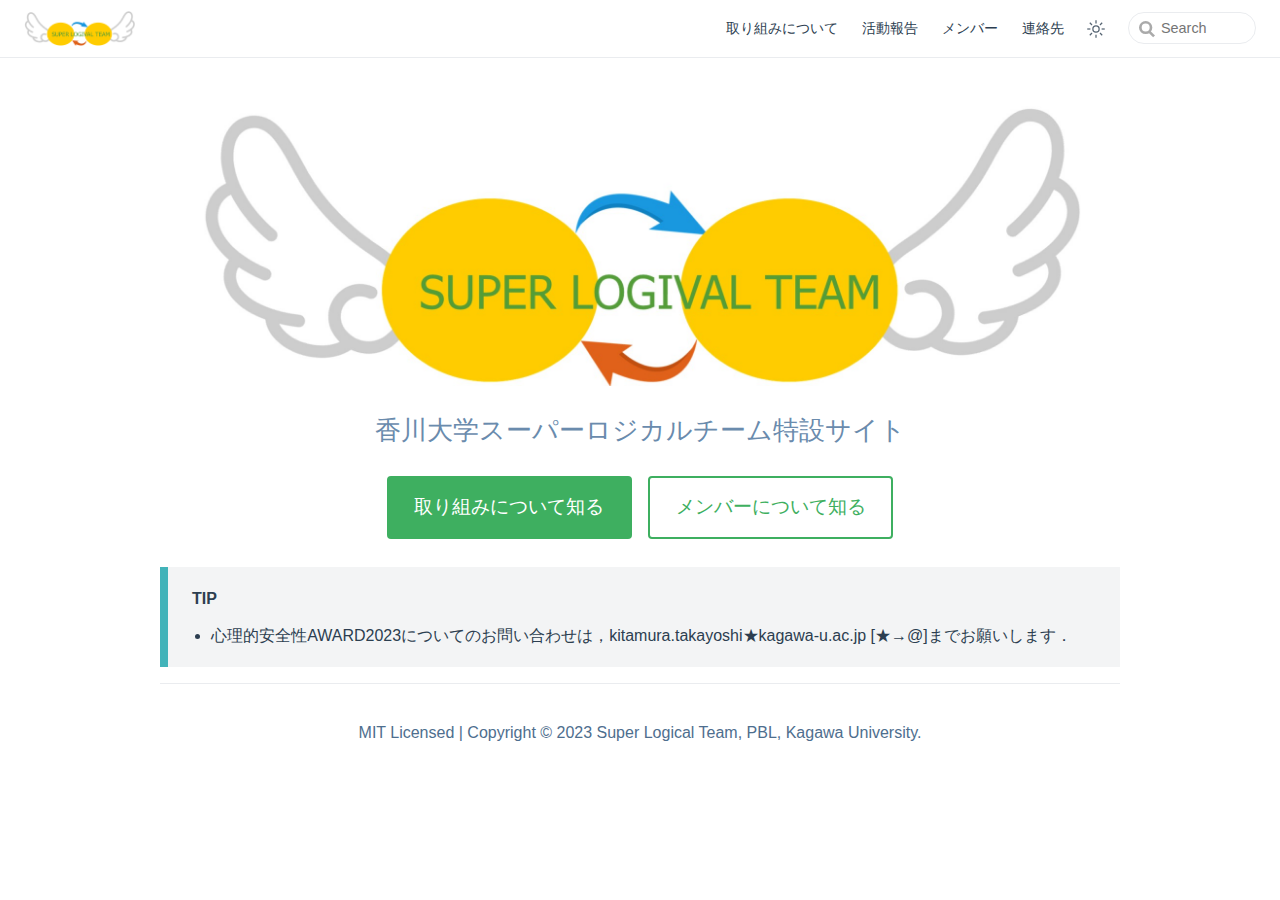
==== commit 32a2ff7e: "Add access" ====
--- a/index.html
+++ b/index.html
@@ -24,10 +24,10 @@
     </script>
     <link rel="icon" href="/assets/img/images/favicon.ico"><link rel="manifest" href="/manifest.webmanifest"><title>スーパーロジカルチーム特設サイト</title><meta name="description" content="">
     <link rel="preload" href="/assets/style-3535b510.css" as="style"><link rel="stylesheet" href="/assets/style-3535b510.css">
-    <link rel="modulepreload" href="/assets/app-6c9256bb.js"><link rel="modulepreload" href="/assets/index.html-ae766a04.js"><link rel="modulepreload" href="/assets/index.html-fdcd4db7.js"><link rel="prefetch" href="/assets/about.html-e2b9af71.js" as="script"><link rel="prefetch" href="/assets/member.html-e51cfc57.js" as="script"><link rel="prefetch" href="/assets/news.html-b84869d3.js" as="script"><link rel="prefetch" href="/assets/404.html-60b35caa.js" as="script"><link rel="prefetch" href="/assets/about.html-e280fae2.js" as="script"><link rel="prefetch" href="/assets/member.html-306a949b.js" as="script"><link rel="prefetch" href="/assets/news.html-2eb964ad.js" as="script"><link rel="prefetch" href="/assets/404.html-ccd89920.js" as="script"><link rel="prefetch" href="/assets/index-e32a7948.js" as="script">
+    <link rel="modulepreload" href="/assets/app-46fa8457.js"><link rel="modulepreload" href="/assets/index.html-37ddb74e.js"><link rel="modulepreload" href="/assets/index.html-88a7cf41.js"><link rel="prefetch" href="/assets/about.html-e2b9af71.js" as="script"><link rel="prefetch" href="/assets/access.html-555d5590.js" as="script"><link rel="prefetch" href="/assets/member.html-f75bcacc.js" as="script"><link rel="prefetch" href="/assets/news.html-b84869d3.js" as="script"><link rel="prefetch" href="/assets/404.html-60b35caa.js" as="script"><link rel="prefetch" href="/assets/about.html-53dc9090.js" as="script"><link rel="prefetch" href="/assets/access.html-282a1dfd.js" as="script"><link rel="prefetch" href="/assets/member.html-0f6b9ecb.js" as="script"><link rel="prefetch" href="/assets/news.html-fae7c89b.js" as="script"><link rel="prefetch" href="/assets/404.html-ddf7481e.js" as="script"><link rel="prefetch" href="/assets/index-e32a7948.js" as="script">
   </head>
   <body>
-    <div id="app"><!--[--><div class="theme-container no-sidebar"><!--[--><header class="navbar"><div class="toggle-sidebar-button" title="toggle sidebar" aria-expanded="false" role="button" tabindex="0"><div class="icon" aria-hidden="true"><span></span><span></span><span></span></div></div><span><a aria-current="page" href="/" class="router-link-active router-link-exact-active"><img class="logo" src="/assets/img/images/logo.png" alt><!--v-if--></a></span><div class="navbar-items-wrapper" style=""><!--[--><!--]--><nav class="navbar-items can-hide"><!--[--><div class="navbar-item"><a href="/about.md" class="" aria-label="取り組みについて"><!--[--><!--]--> 取り組みについて <!--[--><!--]--></a></div><div class="navbar-item"><a href="/news.md" class="" aria-label="活動報告"><!--[--><!--]--> 活動報告 <!--[--><!--]--></a></div><div class="navbar-item"><a href="/member.md" class="" aria-label="メンバー"><!--[--><!--]--> メンバー <!--[--><!--]--></a></div><!--]--></nav><!--[--><!--]--><button class="toggle-color-mode-button" title="toggle color mode"><svg style="" class="icon" focusable="false" viewBox="0 0 32 32"><path d="M16 12.005a4 4 0 1 1-4 4a4.005 4.005 0 0 1 4-4m0-2a6 6 0 1 0 6 6a6 6 0 0 0-6-6z" fill="currentColor"></path><path d="M5.394 6.813l1.414-1.415l3.506 3.506L8.9 10.318z" fill="currentColor"></path><path d="M2 15.005h5v2H2z" fill="currentColor"></path><path d="M5.394 25.197L8.9 21.691l1.414 1.415l-3.506 3.505z" fill="currentColor"></path><path d="M15 25.005h2v5h-2z" fill="currentColor"></path><path d="M21.687 23.106l1.414-1.415l3.506 3.506l-1.414 1.414z" fill="currentColor"></path><path d="M25 15.005h5v2h-5z" fill="currentColor"></path><path d="M21.687 8.904l3.506-3.506l1.414 1.415l-3.506 3.505z" fill="currentColor"></path><path d="M15 2.005h2v5h-2z" fill="currentColor"></path></svg><svg style="display:none;" class="icon" focusable="false" viewBox="0 0 32 32"><path d="M13.502 5.414a15.075 15.075 0 0 0 11.594 18.194a11.113 11.113 0 0 1-7.975 3.39c-.138 0-.278.005-.418 0a11.094 11.094 0 0 1-3.2-21.584M14.98 3a1.002 1.002 0 0 0-.175.016a13.096 13.096 0 0 0 1.825 25.981c.164.006.328 0 .49 0a13.072 13.072 0 0 0 10.703-5.555a1.01 1.01 0 0 0-.783-1.565A13.08 13.08 0 0 1 15.89 4.38A1.015 1.015 0 0 0 14.98 3z" fill="currentColor"></path></svg></button><form class="search-box" role="search"><input type="search" placeholder="Search" autocomplete="off" spellcheck="false" value><!----></form></div></header><!--]--><div class="sidebar-mask"></div><!--[--><aside class="sidebar"><nav class="navbar-items"><!--[--><div class="navbar-item"><a href="/about.md" class="" aria-label="取り組みについて"><!--[--><!--]--> 取り組みについて <!--[--><!--]--></a></div><div class="navbar-item"><a href="/news.md" class="" aria-label="活動報告"><!--[--><!--]--> 活動報告 <!--[--><!--]--></a></div><div class="navbar-item"><a href="/member.md" class="" aria-label="メンバー"><!--[--><!--]--> メンバー <!--[--><!--]--></a></div><!--]--></nav><!--[--><!--]--><!----><!--[--><!--]--></aside><!--]--><!--[--><main class="home"><header class="hero"><!----><!----><p class="description">香川大学スーパーロジカルチーム特設サイト</p><p class="actions"><!--[--><a href="/picup" class="action-button primary" aria-label="取り組みについて知る"><!--[--><!--]--> 取り組みについて知る <!--[--><!--]--></a><a href="/about" class="action-button secondary" aria-label="メンバーについて知る"><!--[--><!--]--> メンバーについて知る <!--[--><!--]--></a><!--]--></p></header><!----><div class="theme-default-content"><div><div class="custom-container tip"><p class="custom-container-title">TIP</p><ul><li>心理的安全性AWARD2023についてのお問い合わせは，kitamura.takayoshi★kagawa-u.ac.jp [★→@]までお願いします．</li></ul></div></div></div><!--[--><!-- eslint-disable-next-line vue/no-v-html --><div class="footer">MIT Licensed | Copyright © 2023 Super Logical Team, PBL, Kagawa University.</div><!--]--></main><!--]--></div><!----><!----><!--]--></div>
-    <script type="module" src="/assets/app-6c9256bb.js" defer></script>
+    <div id="app"><!--[--><div class="theme-container no-sidebar"><!--[--><header class="navbar"><div class="toggle-sidebar-button" title="toggle sidebar" aria-expanded="false" role="button" tabindex="0"><div class="icon" aria-hidden="true"><span></span><span></span><span></span></div></div><span><a aria-current="page" href="/" class="router-link-active router-link-exact-active"><img class="logo" src="/assets/img/images/logo.png" alt><!--v-if--></a></span><div class="navbar-items-wrapper" style=""><!--[--><!--]--><nav class="navbar-items can-hide"><!--[--><div class="navbar-item"><a href="/about.md" class="" aria-label="取り組みについて"><!--[--><!--]--> 取り組みについて <!--[--><!--]--></a></div><div class="navbar-item"><a href="/news.md" class="" aria-label="活動報告"><!--[--><!--]--> 活動報告 <!--[--><!--]--></a></div><div class="navbar-item"><a href="/member.md" class="" aria-label="メンバー"><!--[--><!--]--> メンバー <!--[--><!--]--></a></div><div class="navbar-item"><a href="/access.md" class="" aria-label="連絡先"><!--[--><!--]--> 連絡先 <!--[--><!--]--></a></div><!--]--></nav><!--[--><!--]--><button class="toggle-color-mode-button" title="toggle color mode"><svg style="" class="icon" focusable="false" viewBox="0 0 32 32"><path d="M16 12.005a4 4 0 1 1-4 4a4.005 4.005 0 0 1 4-4m0-2a6 6 0 1 0 6 6a6 6 0 0 0-6-6z" fill="currentColor"></path><path d="M5.394 6.813l1.414-1.415l3.506 3.506L8.9 10.318z" fill="currentColor"></path><path d="M2 15.005h5v2H2z" fill="currentColor"></path><path d="M5.394 25.197L8.9 21.691l1.414 1.415l-3.506 3.505z" fill="currentColor"></path><path d="M15 25.005h2v5h-2z" fill="currentColor"></path><path d="M21.687 23.106l1.414-1.415l3.506 3.506l-1.414 1.414z" fill="currentColor"></path><path d="M25 15.005h5v2h-5z" fill="currentColor"></path><path d="M21.687 8.904l3.506-3.506l1.414 1.415l-3.506 3.505z" fill="currentColor"></path><path d="M15 2.005h2v5h-2z" fill="currentColor"></path></svg><svg style="display:none;" class="icon" focusable="false" viewBox="0 0 32 32"><path d="M13.502 5.414a15.075 15.075 0 0 0 11.594 18.194a11.113 11.113 0 0 1-7.975 3.39c-.138 0-.278.005-.418 0a11.094 11.094 0 0 1-3.2-21.584M14.98 3a1.002 1.002 0 0 0-.175.016a13.096 13.096 0 0 0 1.825 25.981c.164.006.328 0 .49 0a13.072 13.072 0 0 0 10.703-5.555a1.01 1.01 0 0 0-.783-1.565A13.08 13.08 0 0 1 15.89 4.38A1.015 1.015 0 0 0 14.98 3z" fill="currentColor"></path></svg></button><form class="search-box" role="search"><input type="search" placeholder="Search" autocomplete="off" spellcheck="false" value><!----></form></div></header><!--]--><div class="sidebar-mask"></div><!--[--><aside class="sidebar"><nav class="navbar-items"><!--[--><div class="navbar-item"><a href="/about.md" class="" aria-label="取り組みについて"><!--[--><!--]--> 取り組みについて <!--[--><!--]--></a></div><div class="navbar-item"><a href="/news.md" class="" aria-label="活動報告"><!--[--><!--]--> 活動報告 <!--[--><!--]--></a></div><div class="navbar-item"><a href="/member.md" class="" aria-label="メンバー"><!--[--><!--]--> メンバー <!--[--><!--]--></a></div><div class="navbar-item"><a href="/access.md" class="" aria-label="連絡先"><!--[--><!--]--> 連絡先 <!--[--><!--]--></a></div><!--]--></nav><!--[--><!--]--><!----><!--[--><!--]--></aside><!--]--><!--[--><main class="home"><header class="hero"><!----><!----><p class="description">香川大学スーパーロジカルチーム特設サイト</p><p class="actions"><!--[--><a href="/about" class="action-button primary" aria-label="取り組みについて知る"><!--[--><!--]--> 取り組みについて知る <!--[--><!--]--></a><a href="/member" class="action-button secondary" aria-label="メンバーについて知る"><!--[--><!--]--> メンバーについて知る <!--[--><!--]--></a><!--]--></p></header><!----><div class="theme-default-content"><div><div class="custom-container tip"><p class="custom-container-title">TIP</p><ul><li>心理的安全性AWARD2023についてのお問い合わせは，kitamura.takayoshi★kagawa-u.ac.jp [★→@]までお願いします．</li></ul></div></div></div><!--[--><!-- eslint-disable-next-line vue/no-v-html --><div class="footer">MIT Licensed | Copyright © 2023 Super Logical Team, PBL, Kagawa University.</div><!--]--></main><!--]--></div><!----><!----><!--]--></div>
+    <script type="module" src="/assets/app-46fa8457.js" defer></script>
   </body>
 </html>
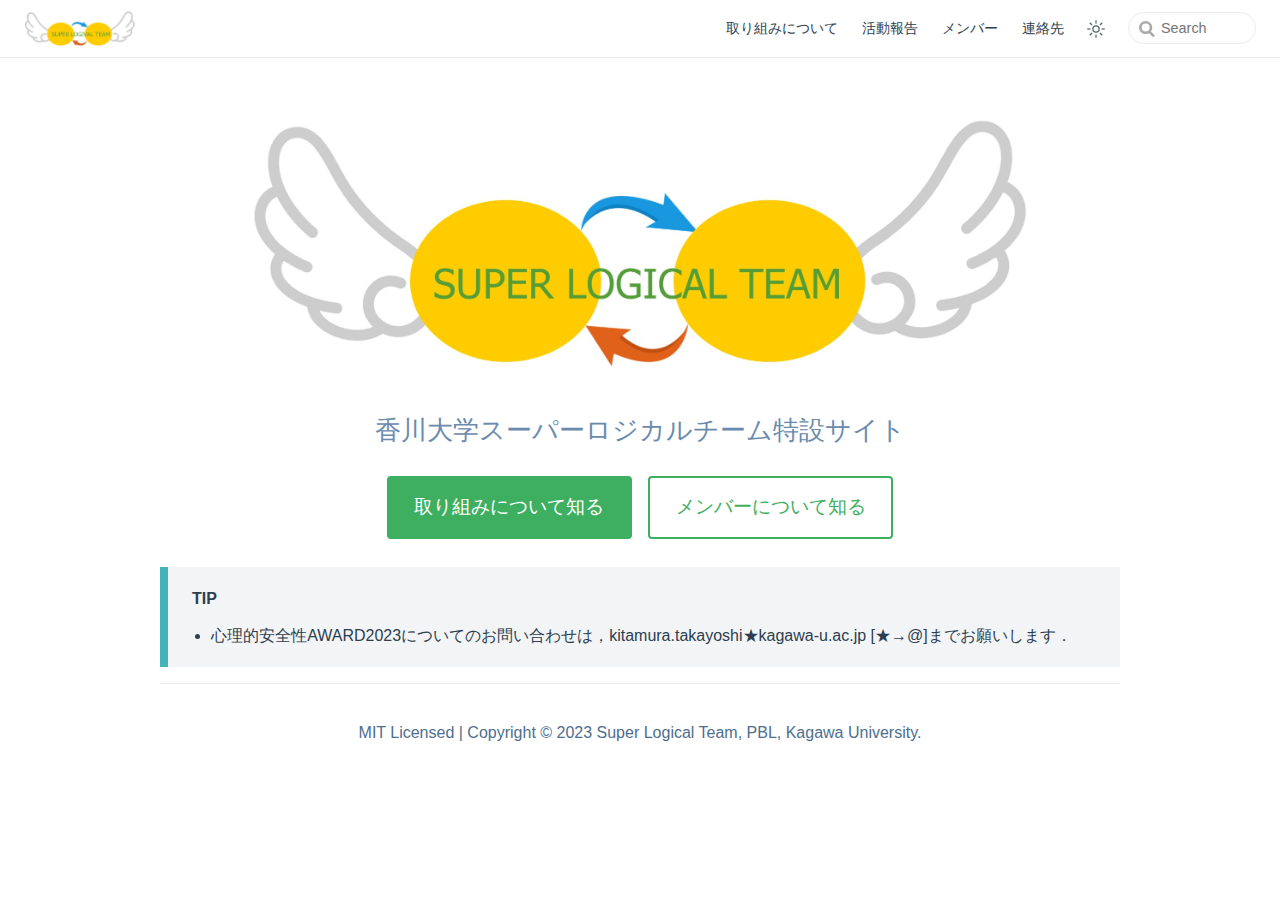
==== commit 1de24682: "Fixed logo" ====
--- a/index.html
+++ b/index.html
@@ -24,7 +24,7 @@
     </script>
     <link rel="icon" href="/assets/img/images/favicon.ico"><link rel="manifest" href="/manifest.webmanifest"><title>スーパーロジカルチーム特設サイト</title><meta name="description" content="">
     <link rel="preload" href="/assets/style-3535b510.css" as="style"><link rel="stylesheet" href="/assets/style-3535b510.css">
-    <link rel="modulepreload" href="/assets/app-46fa8457.js"><link rel="modulepreload" href="/assets/index.html-37ddb74e.js"><link rel="modulepreload" href="/assets/index.html-88a7cf41.js"><link rel="prefetch" href="/assets/about.html-e2b9af71.js" as="script"><link rel="prefetch" href="/assets/access.html-555d5590.js" as="script"><link rel="prefetch" href="/assets/member.html-f75bcacc.js" as="script"><link rel="prefetch" href="/assets/news.html-b84869d3.js" as="script"><link rel="prefetch" href="/assets/404.html-60b35caa.js" as="script"><link rel="prefetch" href="/assets/about.html-53dc9090.js" as="script"><link rel="prefetch" href="/assets/access.html-282a1dfd.js" as="script"><link rel="prefetch" href="/assets/member.html-0f6b9ecb.js" as="script"><link rel="prefetch" href="/assets/news.html-fae7c89b.js" as="script"><link rel="prefetch" href="/assets/404.html-ddf7481e.js" as="script"><link rel="prefetch" href="/assets/index-e32a7948.js" as="script">
+    <link rel="modulepreload" href="/assets/app-46fa8457.js"><link rel="modulepreload" href="/assets/index.html-88a7cf41.js"><link rel="modulepreload" href="/assets/index.html-37ddb74e.js"><link rel="prefetch" href="/assets/about.html-e2b9af71.js" as="script"><link rel="prefetch" href="/assets/access.html-555d5590.js" as="script"><link rel="prefetch" href="/assets/member.html-f75bcacc.js" as="script"><link rel="prefetch" href="/assets/news.html-b84869d3.js" as="script"><link rel="prefetch" href="/assets/404.html-60b35caa.js" as="script"><link rel="prefetch" href="/assets/about.html-53dc9090.js" as="script"><link rel="prefetch" href="/assets/access.html-282a1dfd.js" as="script"><link rel="prefetch" href="/assets/member.html-0f6b9ecb.js" as="script"><link rel="prefetch" href="/assets/news.html-fae7c89b.js" as="script"><link rel="prefetch" href="/assets/404.html-ddf7481e.js" as="script"><link rel="prefetch" href="/assets/index-e32a7948.js" as="script">
   </head>
   <body>
     <div id="app"><!--[--><div class="theme-container no-sidebar"><!--[--><header class="navbar"><div class="toggle-sidebar-button" title="toggle sidebar" aria-expanded="false" role="button" tabindex="0"><div class="icon" aria-hidden="true"><span></span><span></span><span></span></div></div><span><a aria-current="page" href="/" class="router-link-active router-link-exact-active"><img class="logo" src="/assets/img/images/logo.png" alt><!--v-if--></a></span><div class="navbar-items-wrapper" style=""><!--[--><!--]--><nav class="navbar-items can-hide"><!--[--><div class="navbar-item"><a href="/about.md" class="" aria-label="取り組みについて"><!--[--><!--]--> 取り組みについて <!--[--><!--]--></a></div><div class="navbar-item"><a href="/news.md" class="" aria-label="活動報告"><!--[--><!--]--> 活動報告 <!--[--><!--]--></a></div><div class="navbar-item"><a href="/member.md" class="" aria-label="メンバー"><!--[--><!--]--> メンバー <!--[--><!--]--></a></div><div class="navbar-item"><a href="/access.md" class="" aria-label="連絡先"><!--[--><!--]--> 連絡先 <!--[--><!--]--></a></div><!--]--></nav><!--[--><!--]--><button class="toggle-color-mode-button" title="toggle color mode"><svg style="" class="icon" focusable="false" viewBox="0 0 32 32"><path d="M16 12.005a4 4 0 1 1-4 4a4.005 4.005 0 0 1 4-4m0-2a6 6 0 1 0 6 6a6 6 0 0 0-6-6z" fill="currentColor"></path><path d="M5.394 6.813l1.414-1.415l3.506 3.506L8.9 10.318z" fill="currentColor"></path><path d="M2 15.005h5v2H2z" fill="currentColor"></path><path d="M5.394 25.197L8.9 21.691l1.414 1.415l-3.506 3.505z" fill="currentColor"></path><path d="M15 25.005h2v5h-2z" fill="currentColor"></path><path d="M21.687 23.106l1.414-1.415l3.506 3.506l-1.414 1.414z" fill="currentColor"></path><path d="M25 15.005h5v2h-5z" fill="currentColor"></path><path d="M21.687 8.904l3.506-3.506l1.414 1.415l-3.506 3.505z" fill="currentColor"></path><path d="M15 2.005h2v5h-2z" fill="currentColor"></path></svg><svg style="display:none;" class="icon" focusable="false" viewBox="0 0 32 32"><path d="M13.502 5.414a15.075 15.075 0 0 0 11.594 18.194a11.113 11.113 0 0 1-7.975 3.39c-.138 0-.278.005-.418 0a11.094 11.094 0 0 1-3.2-21.584M14.98 3a1.002 1.002 0 0 0-.175.016a13.096 13.096 0 0 0 1.825 25.981c.164.006.328 0 .49 0a13.072 13.072 0 0 0 10.703-5.555a1.01 1.01 0 0 0-.783-1.565A13.08 13.08 0 0 1 15.89 4.38A1.015 1.015 0 0 0 14.98 3z" fill="currentColor"></path></svg></button><form class="search-box" role="search"><input type="search" placeholder="Search" autocomplete="off" spellcheck="false" value><!----></form></div></header><!--]--><div class="sidebar-mask"></div><!--[--><aside class="sidebar"><nav class="navbar-items"><!--[--><div class="navbar-item"><a href="/about.md" class="" aria-label="取り組みについて"><!--[--><!--]--> 取り組みについて <!--[--><!--]--></a></div><div class="navbar-item"><a href="/news.md" class="" aria-label="活動報告"><!--[--><!--]--> 活動報告 <!--[--><!--]--></a></div><div class="navbar-item"><a href="/member.md" class="" aria-label="メンバー"><!--[--><!--]--> メンバー <!--[--><!--]--></a></div><div class="navbar-item"><a href="/access.md" class="" aria-label="連絡先"><!--[--><!--]--> 連絡先 <!--[--><!--]--></a></div><!--]--></nav><!--[--><!--]--><!----><!--[--><!--]--></aside><!--]--><!--[--><main class="home"><header class="hero"><!----><!----><p class="description">香川大学スーパーロジカルチーム特設サイト</p><p class="actions"><!--[--><a href="/about" class="action-button primary" aria-label="取り組みについて知る"><!--[--><!--]--> 取り組みについて知る <!--[--><!--]--></a><a href="/member" class="action-button secondary" aria-label="メンバーについて知る"><!--[--><!--]--> メンバーについて知る <!--[--><!--]--></a><!--]--></p></header><!----><div class="theme-default-content"><div><div class="custom-container tip"><p class="custom-container-title">TIP</p><ul><li>心理的安全性AWARD2023についてのお問い合わせは，kitamura.takayoshi★kagawa-u.ac.jp [★→@]までお願いします．</li></ul></div></div></div><!--[--><!-- eslint-disable-next-line vue/no-v-html --><div class="footer">MIT Licensed | Copyright © 2023 Super Logical Team, PBL, Kagawa University.</div><!--]--></main><!--]--></div><!----><!----><!--]--></div>
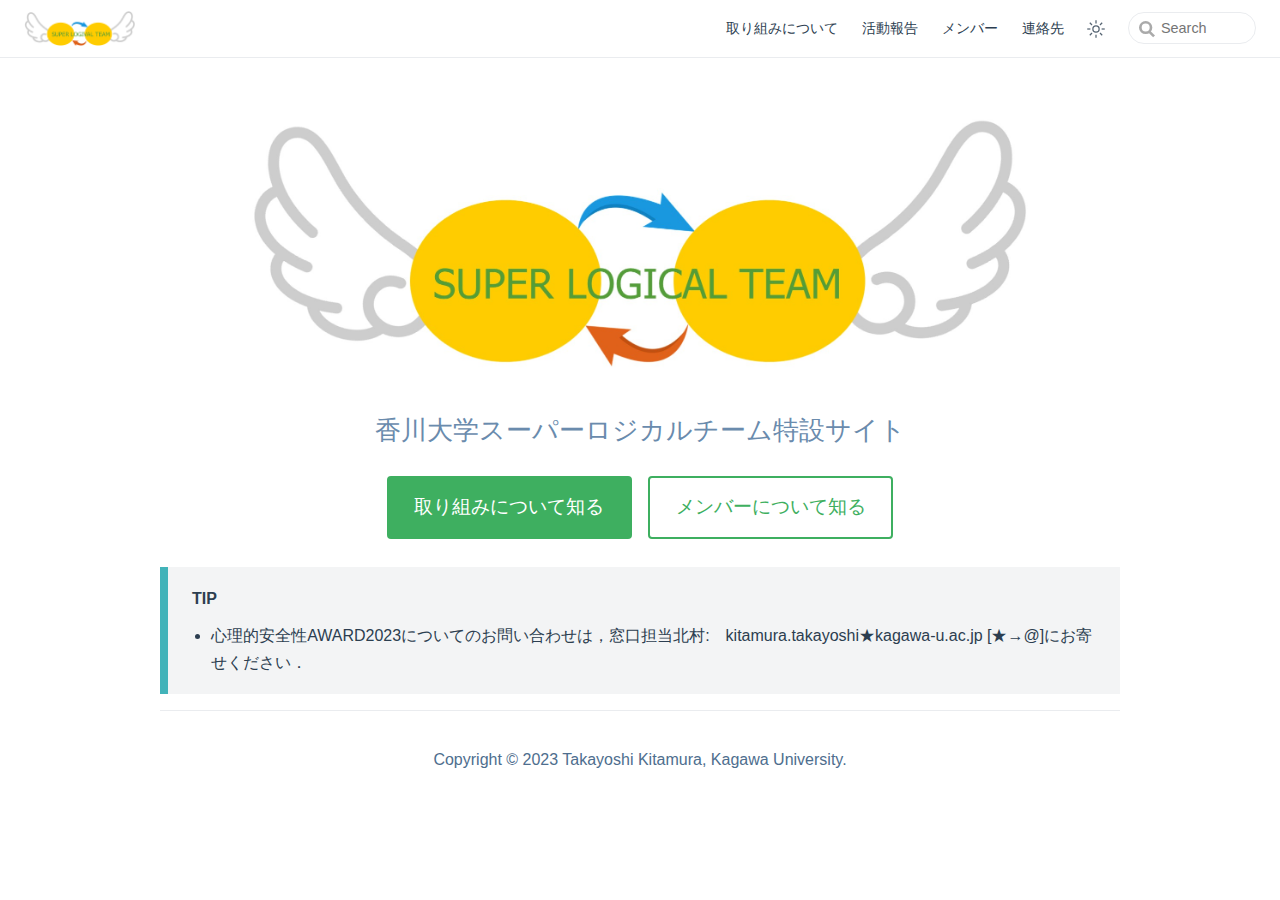
==== commit 5aa7b057: "Fixed about" ====
--- a/index.html
+++ b/index.html
@@ -22,12 +22,12 @@
 				document.documentElement.classList.toggle('dark', true);
 			}
     </script>
-    <link rel="icon" href="/assets/img/images/favicon.ico"><link rel="manifest" href="/manifest.webmanifest"><title>スーパーロジカルチーム特設サイト</title><meta name="description" content="">
+    <link rel="icon" href="/assets/img/images/favicon.ico"><link rel="manifest" href="/manifest.webmanifest"><title>香川大学スーパーロジカルチーム特設サイト</title><meta name="description" content="">
     <link rel="preload" href="/assets/style-3535b510.css" as="style"><link rel="stylesheet" href="/assets/style-3535b510.css">
-    <link rel="modulepreload" href="/assets/app-46fa8457.js"><link rel="modulepreload" href="/assets/index.html-88a7cf41.js"><link rel="modulepreload" href="/assets/index.html-37ddb74e.js"><link rel="prefetch" href="/assets/about.html-e2b9af71.js" as="script"><link rel="prefetch" href="/assets/access.html-555d5590.js" as="script"><link rel="prefetch" href="/assets/member.html-f75bcacc.js" as="script"><link rel="prefetch" href="/assets/news.html-b84869d3.js" as="script"><link rel="prefetch" href="/assets/404.html-60b35caa.js" as="script"><link rel="prefetch" href="/assets/about.html-53dc9090.js" as="script"><link rel="prefetch" href="/assets/access.html-282a1dfd.js" as="script"><link rel="prefetch" href="/assets/member.html-0f6b9ecb.js" as="script"><link rel="prefetch" href="/assets/news.html-fae7c89b.js" as="script"><link rel="prefetch" href="/assets/404.html-ddf7481e.js" as="script"><link rel="prefetch" href="/assets/index-e32a7948.js" as="script">
+    <link rel="modulepreload" href="/assets/app-98c7b5b4.js"><link rel="modulepreload" href="/assets/index.html-24202dbb.js"><link rel="modulepreload" href="/assets/index.html-e517264f.js"><link rel="prefetch" href="/assets/about.html-14191941.js" as="script"><link rel="prefetch" href="/assets/access.html-555d5590.js" as="script"><link rel="prefetch" href="/assets/member.html-f75bcacc.js" as="script"><link rel="prefetch" href="/assets/news.html-b84869d3.js" as="script"><link rel="prefetch" href="/assets/404.html-60b35caa.js" as="script"><link rel="prefetch" href="/assets/about.html-93982212.js" as="script"><link rel="prefetch" href="/assets/access.html-82498c8f.js" as="script"><link rel="prefetch" href="/assets/member.html-35f7f5cc.js" as="script"><link rel="prefetch" href="/assets/news.html-6161824e.js" as="script"><link rel="prefetch" href="/assets/404.html-20ed69c7.js" as="script"><link rel="prefetch" href="/assets/index-e32a7948.js" as="script">
   </head>
   <body>
-    <div id="app"><!--[--><div class="theme-container no-sidebar"><!--[--><header class="navbar"><div class="toggle-sidebar-button" title="toggle sidebar" aria-expanded="false" role="button" tabindex="0"><div class="icon" aria-hidden="true"><span></span><span></span><span></span></div></div><span><a aria-current="page" href="/" class="router-link-active router-link-exact-active"><img class="logo" src="/assets/img/images/logo.png" alt><!--v-if--></a></span><div class="navbar-items-wrapper" style=""><!--[--><!--]--><nav class="navbar-items can-hide"><!--[--><div class="navbar-item"><a href="/about.md" class="" aria-label="取り組みについて"><!--[--><!--]--> 取り組みについて <!--[--><!--]--></a></div><div class="navbar-item"><a href="/news.md" class="" aria-label="活動報告"><!--[--><!--]--> 活動報告 <!--[--><!--]--></a></div><div class="navbar-item"><a href="/member.md" class="" aria-label="メンバー"><!--[--><!--]--> メンバー <!--[--><!--]--></a></div><div class="navbar-item"><a href="/access.md" class="" aria-label="連絡先"><!--[--><!--]--> 連絡先 <!--[--><!--]--></a></div><!--]--></nav><!--[--><!--]--><button class="toggle-color-mode-button" title="toggle color mode"><svg style="" class="icon" focusable="false" viewBox="0 0 32 32"><path d="M16 12.005a4 4 0 1 1-4 4a4.005 4.005 0 0 1 4-4m0-2a6 6 0 1 0 6 6a6 6 0 0 0-6-6z" fill="currentColor"></path><path d="M5.394 6.813l1.414-1.415l3.506 3.506L8.9 10.318z" fill="currentColor"></path><path d="M2 15.005h5v2H2z" fill="currentColor"></path><path d="M5.394 25.197L8.9 21.691l1.414 1.415l-3.506 3.505z" fill="currentColor"></path><path d="M15 25.005h2v5h-2z" fill="currentColor"></path><path d="M21.687 23.106l1.414-1.415l3.506 3.506l-1.414 1.414z" fill="currentColor"></path><path d="M25 15.005h5v2h-5z" fill="currentColor"></path><path d="M21.687 8.904l3.506-3.506l1.414 1.415l-3.506 3.505z" fill="currentColor"></path><path d="M15 2.005h2v5h-2z" fill="currentColor"></path></svg><svg style="display:none;" class="icon" focusable="false" viewBox="0 0 32 32"><path d="M13.502 5.414a15.075 15.075 0 0 0 11.594 18.194a11.113 11.113 0 0 1-7.975 3.39c-.138 0-.278.005-.418 0a11.094 11.094 0 0 1-3.2-21.584M14.98 3a1.002 1.002 0 0 0-.175.016a13.096 13.096 0 0 0 1.825 25.981c.164.006.328 0 .49 0a13.072 13.072 0 0 0 10.703-5.555a1.01 1.01 0 0 0-.783-1.565A13.08 13.08 0 0 1 15.89 4.38A1.015 1.015 0 0 0 14.98 3z" fill="currentColor"></path></svg></button><form class="search-box" role="search"><input type="search" placeholder="Search" autocomplete="off" spellcheck="false" value><!----></form></div></header><!--]--><div class="sidebar-mask"></div><!--[--><aside class="sidebar"><nav class="navbar-items"><!--[--><div class="navbar-item"><a href="/about.md" class="" aria-label="取り組みについて"><!--[--><!--]--> 取り組みについて <!--[--><!--]--></a></div><div class="navbar-item"><a href="/news.md" class="" aria-label="活動報告"><!--[--><!--]--> 活動報告 <!--[--><!--]--></a></div><div class="navbar-item"><a href="/member.md" class="" aria-label="メンバー"><!--[--><!--]--> メンバー <!--[--><!--]--></a></div><div class="navbar-item"><a href="/access.md" class="" aria-label="連絡先"><!--[--><!--]--> 連絡先 <!--[--><!--]--></a></div><!--]--></nav><!--[--><!--]--><!----><!--[--><!--]--></aside><!--]--><!--[--><main class="home"><header class="hero"><!----><!----><p class="description">香川大学スーパーロジカルチーム特設サイト</p><p class="actions"><!--[--><a href="/about" class="action-button primary" aria-label="取り組みについて知る"><!--[--><!--]--> 取り組みについて知る <!--[--><!--]--></a><a href="/member" class="action-button secondary" aria-label="メンバーについて知る"><!--[--><!--]--> メンバーについて知る <!--[--><!--]--></a><!--]--></p></header><!----><div class="theme-default-content"><div><div class="custom-container tip"><p class="custom-container-title">TIP</p><ul><li>心理的安全性AWARD2023についてのお問い合わせは，kitamura.takayoshi★kagawa-u.ac.jp [★→@]までお願いします．</li></ul></div></div></div><!--[--><!-- eslint-disable-next-line vue/no-v-html --><div class="footer">MIT Licensed | Copyright © 2023 Super Logical Team, PBL, Kagawa University.</div><!--]--></main><!--]--></div><!----><!----><!--]--></div>
-    <script type="module" src="/assets/app-46fa8457.js" defer></script>
+    <div id="app"><!--[--><div class="theme-container no-sidebar"><!--[--><header class="navbar"><div class="toggle-sidebar-button" title="toggle sidebar" aria-expanded="false" role="button" tabindex="0"><div class="icon" aria-hidden="true"><span></span><span></span><span></span></div></div><span><a aria-current="page" href="/" class="router-link-active router-link-exact-active"><img class="logo" src="/assets/img/images/logo.png" alt><!--v-if--></a></span><div class="navbar-items-wrapper" style=""><!--[--><!--]--><nav class="navbar-items can-hide"><!--[--><div class="navbar-item"><a href="/about.md" class="" aria-label="取り組みについて"><!--[--><!--]--> 取り組みについて <!--[--><!--]--></a></div><div class="navbar-item"><a href="/news.md" class="" aria-label="活動報告"><!--[--><!--]--> 活動報告 <!--[--><!--]--></a></div><div class="navbar-item"><a href="/member.md" class="" aria-label="メンバー"><!--[--><!--]--> メンバー <!--[--><!--]--></a></div><div class="navbar-item"><a href="/access.md" class="" aria-label="連絡先"><!--[--><!--]--> 連絡先 <!--[--><!--]--></a></div><!--]--></nav><!--[--><!--]--><button class="toggle-color-mode-button" title="toggle color mode"><svg style="" class="icon" focusable="false" viewBox="0 0 32 32"><path d="M16 12.005a4 4 0 1 1-4 4a4.005 4.005 0 0 1 4-4m0-2a6 6 0 1 0 6 6a6 6 0 0 0-6-6z" fill="currentColor"></path><path d="M5.394 6.813l1.414-1.415l3.506 3.506L8.9 10.318z" fill="currentColor"></path><path d="M2 15.005h5v2H2z" fill="currentColor"></path><path d="M5.394 25.197L8.9 21.691l1.414 1.415l-3.506 3.505z" fill="currentColor"></path><path d="M15 25.005h2v5h-2z" fill="currentColor"></path><path d="M21.687 23.106l1.414-1.415l3.506 3.506l-1.414 1.414z" fill="currentColor"></path><path d="M25 15.005h5v2h-5z" fill="currentColor"></path><path d="M21.687 8.904l3.506-3.506l1.414 1.415l-3.506 3.505z" fill="currentColor"></path><path d="M15 2.005h2v5h-2z" fill="currentColor"></path></svg><svg style="display:none;" class="icon" focusable="false" viewBox="0 0 32 32"><path d="M13.502 5.414a15.075 15.075 0 0 0 11.594 18.194a11.113 11.113 0 0 1-7.975 3.39c-.138 0-.278.005-.418 0a11.094 11.094 0 0 1-3.2-21.584M14.98 3a1.002 1.002 0 0 0-.175.016a13.096 13.096 0 0 0 1.825 25.981c.164.006.328 0 .49 0a13.072 13.072 0 0 0 10.703-5.555a1.01 1.01 0 0 0-.783-1.565A13.08 13.08 0 0 1 15.89 4.38A1.015 1.015 0 0 0 14.98 3z" fill="currentColor"></path></svg></button><form class="search-box" role="search"><input type="search" placeholder="Search" autocomplete="off" spellcheck="false" value><!----></form></div></header><!--]--><div class="sidebar-mask"></div><!--[--><aside class="sidebar"><nav class="navbar-items"><!--[--><div class="navbar-item"><a href="/about.md" class="" aria-label="取り組みについて"><!--[--><!--]--> 取り組みについて <!--[--><!--]--></a></div><div class="navbar-item"><a href="/news.md" class="" aria-label="活動報告"><!--[--><!--]--> 活動報告 <!--[--><!--]--></a></div><div class="navbar-item"><a href="/member.md" class="" aria-label="メンバー"><!--[--><!--]--> メンバー <!--[--><!--]--></a></div><div class="navbar-item"><a href="/access.md" class="" aria-label="連絡先"><!--[--><!--]--> 連絡先 <!--[--><!--]--></a></div><!--]--></nav><!--[--><!--]--><!----><!--[--><!--]--></aside><!--]--><!--[--><main class="home"><header class="hero"><!----><!----><p class="description">香川大学スーパーロジカルチーム特設サイト</p><p class="actions"><!--[--><a href="/about" class="action-button primary" aria-label="取り組みについて知る"><!--[--><!--]--> 取り組みについて知る <!--[--><!--]--></a><a href="/member" class="action-button secondary" aria-label="メンバーについて知る"><!--[--><!--]--> メンバーについて知る <!--[--><!--]--></a><!--]--></p></header><!----><div class="theme-default-content"><div><div class="custom-container tip"><p class="custom-container-title">TIP</p><ul><li>心理的安全性AWARD2023についてのお問い合わせは，窓口担当北村:　kitamura.takayoshi★kagawa-u.ac.jp [★→@]にお寄せください．</li></ul></div></div></div><!--[--><!-- eslint-disable-next-line vue/no-v-html --><div class="footer">Copyright © 2023 Takayoshi Kitamura, Kagawa University.</div><!--]--></main><!--]--></div><!----><!----><!--]--></div>
+    <script type="module" src="/assets/app-98c7b5b4.js" defer></script>
   </body>
 </html>
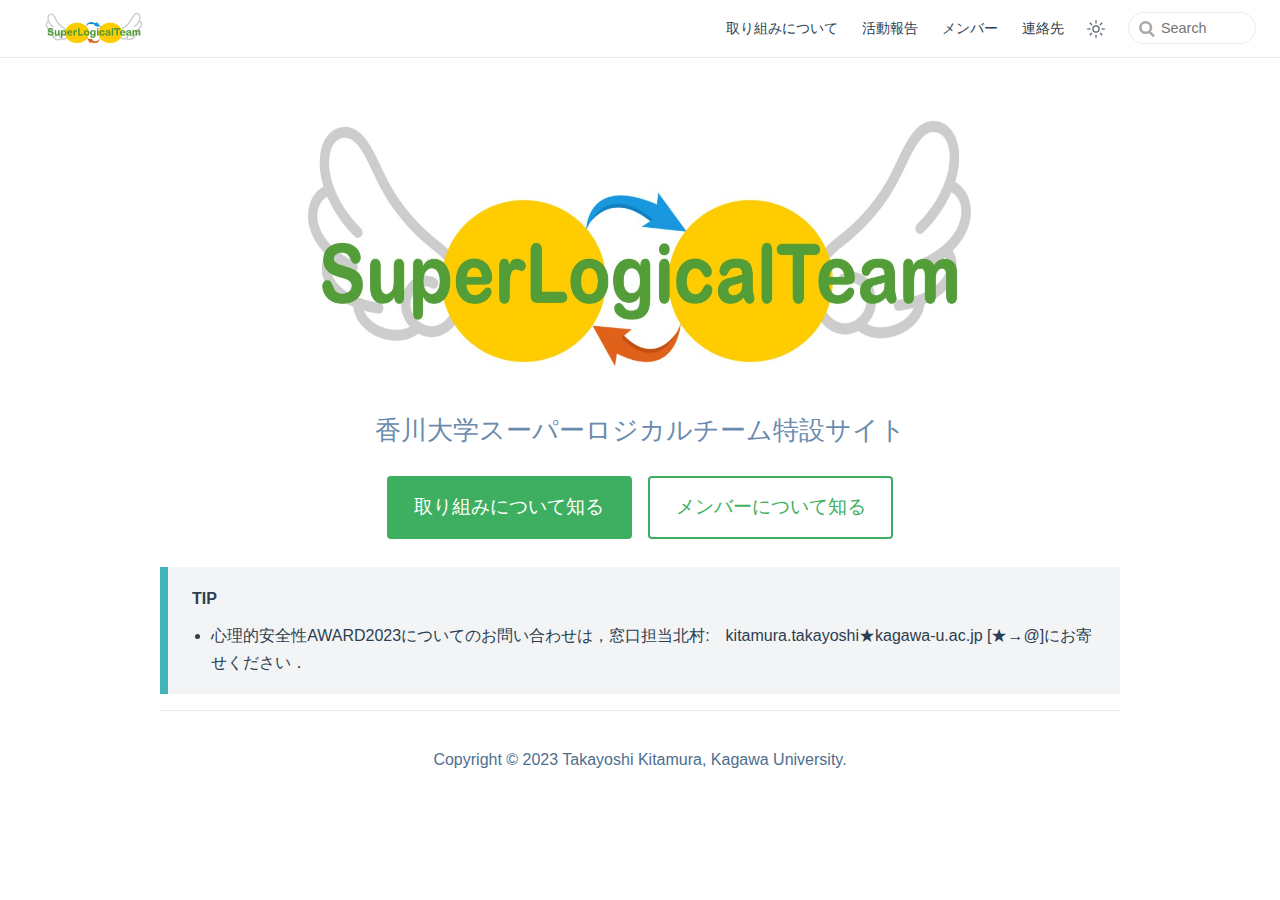
==== commit 9ea56039: "Changed logo" ====
--- a/index.html
+++ b/index.html
@@ -24,10 +24,10 @@
     </script>
     <link rel="icon" href="/assets/img/images/favicon.ico"><link rel="manifest" href="/manifest.webmanifest"><title>香川大学スーパーロジカルチーム特設サイト</title><meta name="description" content="">
     <link rel="preload" href="/assets/style-3535b510.css" as="style"><link rel="stylesheet" href="/assets/style-3535b510.css">
-    <link rel="modulepreload" href="/assets/app-98c7b5b4.js"><link rel="modulepreload" href="/assets/index.html-24202dbb.js"><link rel="modulepreload" href="/assets/index.html-e517264f.js"><link rel="prefetch" href="/assets/about.html-14191941.js" as="script"><link rel="prefetch" href="/assets/access.html-555d5590.js" as="script"><link rel="prefetch" href="/assets/member.html-f75bcacc.js" as="script"><link rel="prefetch" href="/assets/news.html-b84869d3.js" as="script"><link rel="prefetch" href="/assets/404.html-60b35caa.js" as="script"><link rel="prefetch" href="/assets/about.html-93982212.js" as="script"><link rel="prefetch" href="/assets/access.html-82498c8f.js" as="script"><link rel="prefetch" href="/assets/member.html-35f7f5cc.js" as="script"><link rel="prefetch" href="/assets/news.html-6161824e.js" as="script"><link rel="prefetch" href="/assets/404.html-20ed69c7.js" as="script"><link rel="prefetch" href="/assets/index-e32a7948.js" as="script">
+    <link rel="modulepreload" href="/assets/app-73a0ef0a.js"><link rel="modulepreload" href="/assets/index.html-fe8353ad.js"><link rel="modulepreload" href="/assets/index.html-0d6e1b54.js"><link rel="prefetch" href="/assets/about.html-14191941.js" as="script"><link rel="prefetch" href="/assets/access.html-555d5590.js" as="script"><link rel="prefetch" href="/assets/member.html-f75bcacc.js" as="script"><link rel="prefetch" href="/assets/news.html-b84869d3.js" as="script"><link rel="prefetch" href="/assets/404.html-60b35caa.js" as="script"><link rel="prefetch" href="/assets/about.html-43b38ccd.js" as="script"><link rel="prefetch" href="/assets/access.html-bfadf4eb.js" as="script"><link rel="prefetch" href="/assets/member.html-c22648d2.js" as="script"><link rel="prefetch" href="/assets/news.html-a21c09ce.js" as="script"><link rel="prefetch" href="/assets/404.html-56119c3a.js" as="script"><link rel="prefetch" href="/assets/index-e32a7948.js" as="script">
   </head>
   <body>
-    <div id="app"><!--[--><div class="theme-container no-sidebar"><!--[--><header class="navbar"><div class="toggle-sidebar-button" title="toggle sidebar" aria-expanded="false" role="button" tabindex="0"><div class="icon" aria-hidden="true"><span></span><span></span><span></span></div></div><span><a aria-current="page" href="/" class="router-link-active router-link-exact-active"><img class="logo" src="/assets/img/images/logo.png" alt><!--v-if--></a></span><div class="navbar-items-wrapper" style=""><!--[--><!--]--><nav class="navbar-items can-hide"><!--[--><div class="navbar-item"><a href="/about.md" class="" aria-label="取り組みについて"><!--[--><!--]--> 取り組みについて <!--[--><!--]--></a></div><div class="navbar-item"><a href="/news.md" class="" aria-label="活動報告"><!--[--><!--]--> 活動報告 <!--[--><!--]--></a></div><div class="navbar-item"><a href="/member.md" class="" aria-label="メンバー"><!--[--><!--]--> メンバー <!--[--><!--]--></a></div><div class="navbar-item"><a href="/access.md" class="" aria-label="連絡先"><!--[--><!--]--> 連絡先 <!--[--><!--]--></a></div><!--]--></nav><!--[--><!--]--><button class="toggle-color-mode-button" title="toggle color mode"><svg style="" class="icon" focusable="false" viewBox="0 0 32 32"><path d="M16 12.005a4 4 0 1 1-4 4a4.005 4.005 0 0 1 4-4m0-2a6 6 0 1 0 6 6a6 6 0 0 0-6-6z" fill="currentColor"></path><path d="M5.394 6.813l1.414-1.415l3.506 3.506L8.9 10.318z" fill="currentColor"></path><path d="M2 15.005h5v2H2z" fill="currentColor"></path><path d="M5.394 25.197L8.9 21.691l1.414 1.415l-3.506 3.505z" fill="currentColor"></path><path d="M15 25.005h2v5h-2z" fill="currentColor"></path><path d="M21.687 23.106l1.414-1.415l3.506 3.506l-1.414 1.414z" fill="currentColor"></path><path d="M25 15.005h5v2h-5z" fill="currentColor"></path><path d="M21.687 8.904l3.506-3.506l1.414 1.415l-3.506 3.505z" fill="currentColor"></path><path d="M15 2.005h2v5h-2z" fill="currentColor"></path></svg><svg style="display:none;" class="icon" focusable="false" viewBox="0 0 32 32"><path d="M13.502 5.414a15.075 15.075 0 0 0 11.594 18.194a11.113 11.113 0 0 1-7.975 3.39c-.138 0-.278.005-.418 0a11.094 11.094 0 0 1-3.2-21.584M14.98 3a1.002 1.002 0 0 0-.175.016a13.096 13.096 0 0 0 1.825 25.981c.164.006.328 0 .49 0a13.072 13.072 0 0 0 10.703-5.555a1.01 1.01 0 0 0-.783-1.565A13.08 13.08 0 0 1 15.89 4.38A1.015 1.015 0 0 0 14.98 3z" fill="currentColor"></path></svg></button><form class="search-box" role="search"><input type="search" placeholder="Search" autocomplete="off" spellcheck="false" value><!----></form></div></header><!--]--><div class="sidebar-mask"></div><!--[--><aside class="sidebar"><nav class="navbar-items"><!--[--><div class="navbar-item"><a href="/about.md" class="" aria-label="取り組みについて"><!--[--><!--]--> 取り組みについて <!--[--><!--]--></a></div><div class="navbar-item"><a href="/news.md" class="" aria-label="活動報告"><!--[--><!--]--> 活動報告 <!--[--><!--]--></a></div><div class="navbar-item"><a href="/member.md" class="" aria-label="メンバー"><!--[--><!--]--> メンバー <!--[--><!--]--></a></div><div class="navbar-item"><a href="/access.md" class="" aria-label="連絡先"><!--[--><!--]--> 連絡先 <!--[--><!--]--></a></div><!--]--></nav><!--[--><!--]--><!----><!--[--><!--]--></aside><!--]--><!--[--><main class="home"><header class="hero"><!----><!----><p class="description">香川大学スーパーロジカルチーム特設サイト</p><p class="actions"><!--[--><a href="/about" class="action-button primary" aria-label="取り組みについて知る"><!--[--><!--]--> 取り組みについて知る <!--[--><!--]--></a><a href="/member" class="action-button secondary" aria-label="メンバーについて知る"><!--[--><!--]--> メンバーについて知る <!--[--><!--]--></a><!--]--></p></header><!----><div class="theme-default-content"><div><div class="custom-container tip"><p class="custom-container-title">TIP</p><ul><li>心理的安全性AWARD2023についてのお問い合わせは，窓口担当北村:　kitamura.takayoshi★kagawa-u.ac.jp [★→@]にお寄せください．</li></ul></div></div></div><!--[--><!-- eslint-disable-next-line vue/no-v-html --><div class="footer">Copyright © 2023 Takayoshi Kitamura, Kagawa University.</div><!--]--></main><!--]--></div><!----><!----><!--]--></div>
-    <script type="module" src="/assets/app-98c7b5b4.js" defer></script>
+    <div id="app"><!--[--><div class="theme-container no-sidebar"><!--[--><header class="navbar"><div class="toggle-sidebar-button" title="toggle sidebar" aria-expanded="false" role="button" tabindex="0"><div class="icon" aria-hidden="true"><span></span><span></span><span></span></div></div><span><a aria-current="page" href="/" class="router-link-active router-link-exact-active"><img class="logo" src="/assets/img/images/logo2.jpg" alt><!--v-if--></a></span><div class="navbar-items-wrapper" style=""><!--[--><!--]--><nav class="navbar-items can-hide"><!--[--><div class="navbar-item"><a href="/about.md" class="" aria-label="取り組みについて"><!--[--><!--]--> 取り組みについて <!--[--><!--]--></a></div><div class="navbar-item"><a href="/news.md" class="" aria-label="活動報告"><!--[--><!--]--> 活動報告 <!--[--><!--]--></a></div><div class="navbar-item"><a href="/member.md" class="" aria-label="メンバー"><!--[--><!--]--> メンバー <!--[--><!--]--></a></div><div class="navbar-item"><a href="/access.md" class="" aria-label="連絡先"><!--[--><!--]--> 連絡先 <!--[--><!--]--></a></div><!--]--></nav><!--[--><!--]--><button class="toggle-color-mode-button" title="toggle color mode"><svg style="" class="icon" focusable="false" viewBox="0 0 32 32"><path d="M16 12.005a4 4 0 1 1-4 4a4.005 4.005 0 0 1 4-4m0-2a6 6 0 1 0 6 6a6 6 0 0 0-6-6z" fill="currentColor"></path><path d="M5.394 6.813l1.414-1.415l3.506 3.506L8.9 10.318z" fill="currentColor"></path><path d="M2 15.005h5v2H2z" fill="currentColor"></path><path d="M5.394 25.197L8.9 21.691l1.414 1.415l-3.506 3.505z" fill="currentColor"></path><path d="M15 25.005h2v5h-2z" fill="currentColor"></path><path d="M21.687 23.106l1.414-1.415l3.506 3.506l-1.414 1.414z" fill="currentColor"></path><path d="M25 15.005h5v2h-5z" fill="currentColor"></path><path d="M21.687 8.904l3.506-3.506l1.414 1.415l-3.506 3.505z" fill="currentColor"></path><path d="M15 2.005h2v5h-2z" fill="currentColor"></path></svg><svg style="display:none;" class="icon" focusable="false" viewBox="0 0 32 32"><path d="M13.502 5.414a15.075 15.075 0 0 0 11.594 18.194a11.113 11.113 0 0 1-7.975 3.39c-.138 0-.278.005-.418 0a11.094 11.094 0 0 1-3.2-21.584M14.98 3a1.002 1.002 0 0 0-.175.016a13.096 13.096 0 0 0 1.825 25.981c.164.006.328 0 .49 0a13.072 13.072 0 0 0 10.703-5.555a1.01 1.01 0 0 0-.783-1.565A13.08 13.08 0 0 1 15.89 4.38A1.015 1.015 0 0 0 14.98 3z" fill="currentColor"></path></svg></button><form class="search-box" role="search"><input type="search" placeholder="Search" autocomplete="off" spellcheck="false" value><!----></form></div></header><!--]--><div class="sidebar-mask"></div><!--[--><aside class="sidebar"><nav class="navbar-items"><!--[--><div class="navbar-item"><a href="/about.md" class="" aria-label="取り組みについて"><!--[--><!--]--> 取り組みについて <!--[--><!--]--></a></div><div class="navbar-item"><a href="/news.md" class="" aria-label="活動報告"><!--[--><!--]--> 活動報告 <!--[--><!--]--></a></div><div class="navbar-item"><a href="/member.md" class="" aria-label="メンバー"><!--[--><!--]--> メンバー <!--[--><!--]--></a></div><div class="navbar-item"><a href="/access.md" class="" aria-label="連絡先"><!--[--><!--]--> 連絡先 <!--[--><!--]--></a></div><!--]--></nav><!--[--><!--]--><!----><!--[--><!--]--></aside><!--]--><!--[--><main class="home"><header class="hero"><!----><!----><p class="description">香川大学スーパーロジカルチーム特設サイト</p><p class="actions"><!--[--><a href="/about" class="action-button primary" aria-label="取り組みについて知る"><!--[--><!--]--> 取り組みについて知る <!--[--><!--]--></a><a href="/member" class="action-button secondary" aria-label="メンバーについて知る"><!--[--><!--]--> メンバーについて知る <!--[--><!--]--></a><!--]--></p></header><!----><div class="theme-default-content"><div><div class="custom-container tip"><p class="custom-container-title">TIP</p><ul><li>心理的安全性AWARD2023についてのお問い合わせは，窓口担当北村:　kitamura.takayoshi★kagawa-u.ac.jp [★→@]にお寄せください．</li></ul></div></div></div><!--[--><!-- eslint-disable-next-line vue/no-v-html --><div class="footer">Copyright © 2023 Takayoshi Kitamura, Kagawa University.</div><!--]--></main><!--]--></div><!----><!----><!--]--></div>
+    <script type="module" src="/assets/app-73a0ef0a.js" defer></script>
   </body>
 </html>
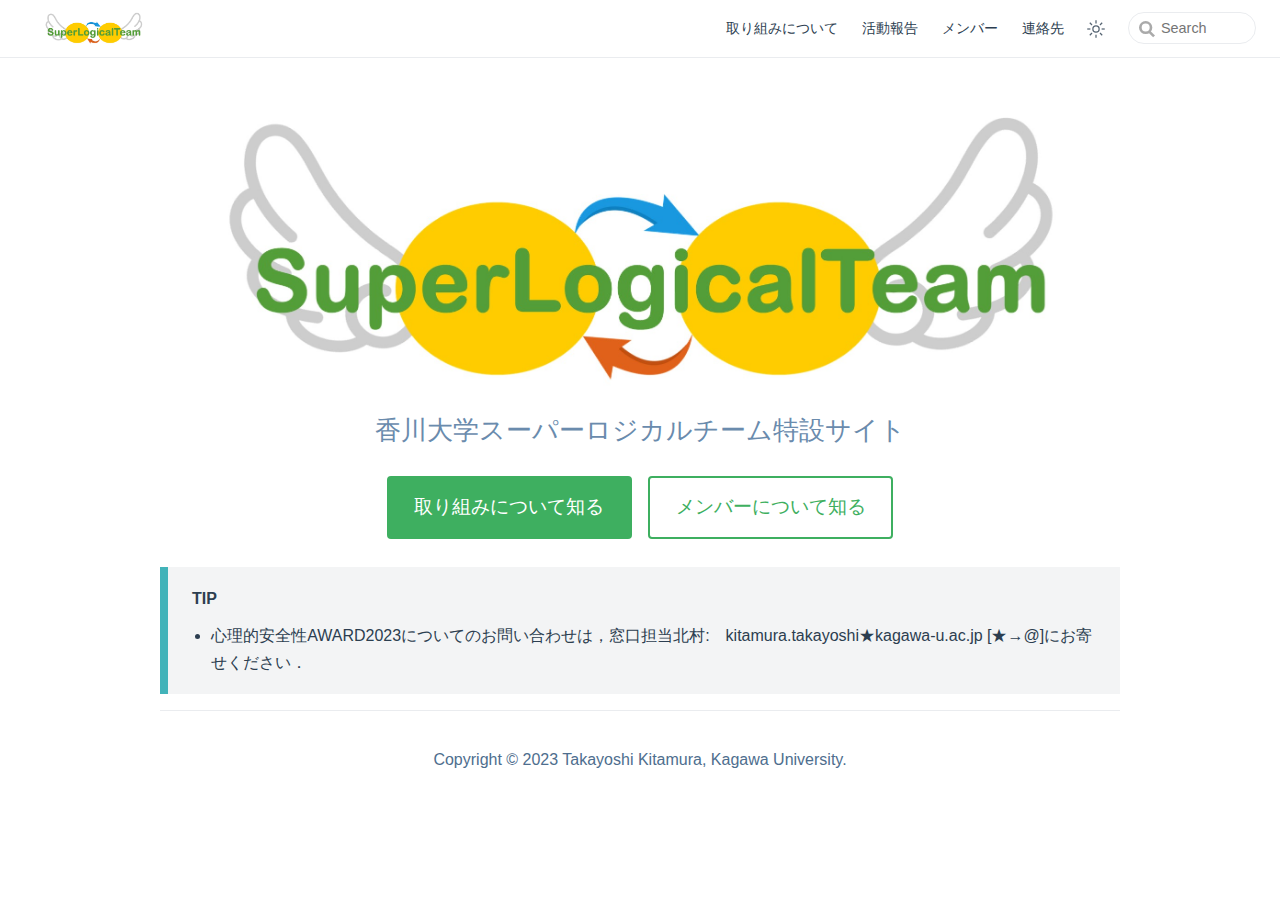
==== commit 3b348f8a: "Chaneged Logo" ====
--- a/index.html
+++ b/index.html
@@ -24,10 +24,10 @@
     </script>
     <link rel="icon" href="/assets/img/images/favicon.ico"><link rel="manifest" href="/manifest.webmanifest"><title>香川大学スーパーロジカルチーム特設サイト</title><meta name="description" content="">
     <link rel="preload" href="/assets/style-3535b510.css" as="style"><link rel="stylesheet" href="/assets/style-3535b510.css">
-    <link rel="modulepreload" href="/assets/app-73a0ef0a.js"><link rel="modulepreload" href="/assets/index.html-fe8353ad.js"><link rel="modulepreload" href="/assets/index.html-0d6e1b54.js"><link rel="prefetch" href="/assets/about.html-14191941.js" as="script"><link rel="prefetch" href="/assets/access.html-555d5590.js" as="script"><link rel="prefetch" href="/assets/member.html-f75bcacc.js" as="script"><link rel="prefetch" href="/assets/news.html-b84869d3.js" as="script"><link rel="prefetch" href="/assets/404.html-60b35caa.js" as="script"><link rel="prefetch" href="/assets/about.html-43b38ccd.js" as="script"><link rel="prefetch" href="/assets/access.html-bfadf4eb.js" as="script"><link rel="prefetch" href="/assets/member.html-c22648d2.js" as="script"><link rel="prefetch" href="/assets/news.html-a21c09ce.js" as="script"><link rel="prefetch" href="/assets/404.html-56119c3a.js" as="script"><link rel="prefetch" href="/assets/index-e32a7948.js" as="script">
+    <link rel="modulepreload" href="/assets/app-828b664c.js"><link rel="modulepreload" href="/assets/index.html-9cf50fd2.js"><link rel="modulepreload" href="/assets/index.html-679d43a0.js"><link rel="prefetch" href="/assets/about.html-14191941.js" as="script"><link rel="prefetch" href="/assets/access.html-555d5590.js" as="script"><link rel="prefetch" href="/assets/member.html-f75bcacc.js" as="script"><link rel="prefetch" href="/assets/news.html-b84869d3.js" as="script"><link rel="prefetch" href="/assets/404.html-60b35caa.js" as="script"><link rel="prefetch" href="/assets/about.html-298250ba.js" as="script"><link rel="prefetch" href="/assets/access.html-75e7a567.js" as="script"><link rel="prefetch" href="/assets/member.html-0597af41.js" as="script"><link rel="prefetch" href="/assets/news.html-385a6999.js" as="script"><link rel="prefetch" href="/assets/404.html-d710621d.js" as="script"><link rel="prefetch" href="/assets/index-e32a7948.js" as="script">
   </head>
   <body>
     <div id="app"><!--[--><div class="theme-container no-sidebar"><!--[--><header class="navbar"><div class="toggle-sidebar-button" title="toggle sidebar" aria-expanded="false" role="button" tabindex="0"><div class="icon" aria-hidden="true"><span></span><span></span><span></span></div></div><span><a aria-current="page" href="/" class="router-link-active router-link-exact-active"><img class="logo" src="/assets/img/images/logo2.jpg" alt><!--v-if--></a></span><div class="navbar-items-wrapper" style=""><!--[--><!--]--><nav class="navbar-items can-hide"><!--[--><div class="navbar-item"><a href="/about.md" class="" aria-label="取り組みについて"><!--[--><!--]--> 取り組みについて <!--[--><!--]--></a></div><div class="navbar-item"><a href="/news.md" class="" aria-label="活動報告"><!--[--><!--]--> 活動報告 <!--[--><!--]--></a></div><div class="navbar-item"><a href="/member.md" class="" aria-label="メンバー"><!--[--><!--]--> メンバー <!--[--><!--]--></a></div><div class="navbar-item"><a href="/access.md" class="" aria-label="連絡先"><!--[--><!--]--> 連絡先 <!--[--><!--]--></a></div><!--]--></nav><!--[--><!--]--><button class="toggle-color-mode-button" title="toggle color mode"><svg style="" class="icon" focusable="false" viewBox="0 0 32 32"><path d="M16 12.005a4 4 0 1 1-4 4a4.005 4.005 0 0 1 4-4m0-2a6 6 0 1 0 6 6a6 6 0 0 0-6-6z" fill="currentColor"></path><path d="M5.394 6.813l1.414-1.415l3.506 3.506L8.9 10.318z" fill="currentColor"></path><path d="M2 15.005h5v2H2z" fill="currentColor"></path><path d="M5.394 25.197L8.9 21.691l1.414 1.415l-3.506 3.505z" fill="currentColor"></path><path d="M15 25.005h2v5h-2z" fill="currentColor"></path><path d="M21.687 23.106l1.414-1.415l3.506 3.506l-1.414 1.414z" fill="currentColor"></path><path d="M25 15.005h5v2h-5z" fill="currentColor"></path><path d="M21.687 8.904l3.506-3.506l1.414 1.415l-3.506 3.505z" fill="currentColor"></path><path d="M15 2.005h2v5h-2z" fill="currentColor"></path></svg><svg style="display:none;" class="icon" focusable="false" viewBox="0 0 32 32"><path d="M13.502 5.414a15.075 15.075 0 0 0 11.594 18.194a11.113 11.113 0 0 1-7.975 3.39c-.138 0-.278.005-.418 0a11.094 11.094 0 0 1-3.2-21.584M14.98 3a1.002 1.002 0 0 0-.175.016a13.096 13.096 0 0 0 1.825 25.981c.164.006.328 0 .49 0a13.072 13.072 0 0 0 10.703-5.555a1.01 1.01 0 0 0-.783-1.565A13.08 13.08 0 0 1 15.89 4.38A1.015 1.015 0 0 0 14.98 3z" fill="currentColor"></path></svg></button><form class="search-box" role="search"><input type="search" placeholder="Search" autocomplete="off" spellcheck="false" value><!----></form></div></header><!--]--><div class="sidebar-mask"></div><!--[--><aside class="sidebar"><nav class="navbar-items"><!--[--><div class="navbar-item"><a href="/about.md" class="" aria-label="取り組みについて"><!--[--><!--]--> 取り組みについて <!--[--><!--]--></a></div><div class="navbar-item"><a href="/news.md" class="" aria-label="活動報告"><!--[--><!--]--> 活動報告 <!--[--><!--]--></a></div><div class="navbar-item"><a href="/member.md" class="" aria-label="メンバー"><!--[--><!--]--> メンバー <!--[--><!--]--></a></div><div class="navbar-item"><a href="/access.md" class="" aria-label="連絡先"><!--[--><!--]--> 連絡先 <!--[--><!--]--></a></div><!--]--></nav><!--[--><!--]--><!----><!--[--><!--]--></aside><!--]--><!--[--><main class="home"><header class="hero"><!----><!----><p class="description">香川大学スーパーロジカルチーム特設サイト</p><p class="actions"><!--[--><a href="/about" class="action-button primary" aria-label="取り組みについて知る"><!--[--><!--]--> 取り組みについて知る <!--[--><!--]--></a><a href="/member" class="action-button secondary" aria-label="メンバーについて知る"><!--[--><!--]--> メンバーについて知る <!--[--><!--]--></a><!--]--></p></header><!----><div class="theme-default-content"><div><div class="custom-container tip"><p class="custom-container-title">TIP</p><ul><li>心理的安全性AWARD2023についてのお問い合わせは，窓口担当北村:　kitamura.takayoshi★kagawa-u.ac.jp [★→@]にお寄せください．</li></ul></div></div></div><!--[--><!-- eslint-disable-next-line vue/no-v-html --><div class="footer">Copyright © 2023 Takayoshi Kitamura, Kagawa University.</div><!--]--></main><!--]--></div><!----><!----><!--]--></div>
-    <script type="module" src="/assets/app-73a0ef0a.js" defer></script>
+    <script type="module" src="/assets/app-828b664c.js" defer></script>
   </body>
 </html>
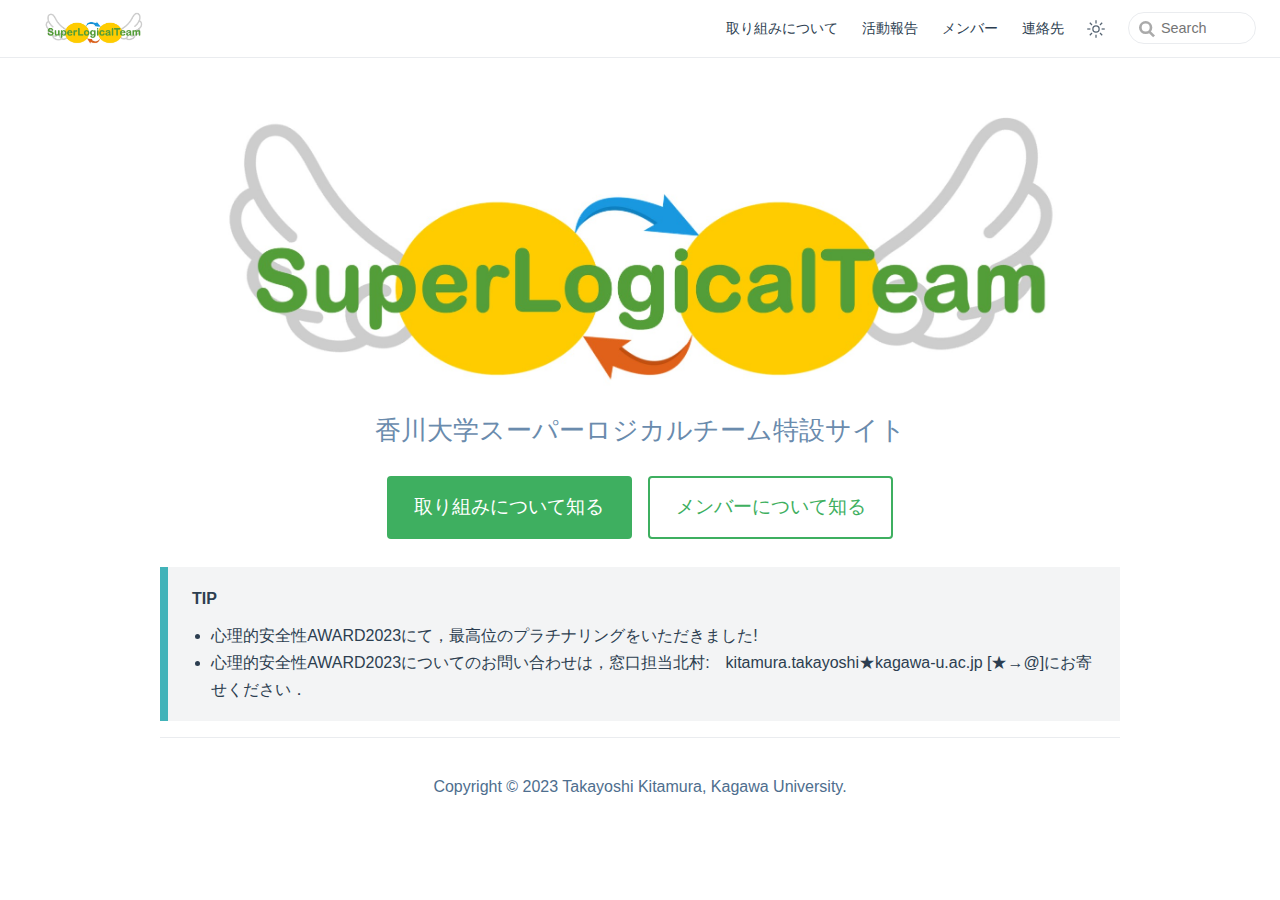
==== commit e93a6b5a: "Chaneged Top" ====
--- a/index.html
+++ b/index.html
@@ -24,10 +24,10 @@
     </script>
     <link rel="icon" href="/assets/img/images/favicon.ico"><link rel="manifest" href="/manifest.webmanifest"><title>香川大学スーパーロジカルチーム特設サイト</title><meta name="description" content="">
     <link rel="preload" href="/assets/style-3535b510.css" as="style"><link rel="stylesheet" href="/assets/style-3535b510.css">
-    <link rel="modulepreload" href="/assets/app-828b664c.js"><link rel="modulepreload" href="/assets/index.html-9cf50fd2.js"><link rel="modulepreload" href="/assets/index.html-679d43a0.js"><link rel="prefetch" href="/assets/about.html-14191941.js" as="script"><link rel="prefetch" href="/assets/access.html-555d5590.js" as="script"><link rel="prefetch" href="/assets/member.html-f75bcacc.js" as="script"><link rel="prefetch" href="/assets/news.html-b84869d3.js" as="script"><link rel="prefetch" href="/assets/404.html-60b35caa.js" as="script"><link rel="prefetch" href="/assets/about.html-298250ba.js" as="script"><link rel="prefetch" href="/assets/access.html-75e7a567.js" as="script"><link rel="prefetch" href="/assets/member.html-0597af41.js" as="script"><link rel="prefetch" href="/assets/news.html-385a6999.js" as="script"><link rel="prefetch" href="/assets/404.html-d710621d.js" as="script"><link rel="prefetch" href="/assets/index-e32a7948.js" as="script">
+    <link rel="modulepreload" href="/assets/app-5f12d46d.js"><link rel="modulepreload" href="/assets/index.html-b644b123.js"><link rel="modulepreload" href="/assets/index.html-e19b70a5.js"><link rel="prefetch" href="/assets/about.html-14191941.js" as="script"><link rel="prefetch" href="/assets/access.html-555d5590.js" as="script"><link rel="prefetch" href="/assets/member.html-f75bcacc.js" as="script"><link rel="prefetch" href="/assets/news.html-b84869d3.js" as="script"><link rel="prefetch" href="/assets/404.html-60b35caa.js" as="script"><link rel="prefetch" href="/assets/about.html-6748fd6f.js" as="script"><link rel="prefetch" href="/assets/access.html-eb3e8a15.js" as="script"><link rel="prefetch" href="/assets/member.html-3371877c.js" as="script"><link rel="prefetch" href="/assets/news.html-d11d3467.js" as="script"><link rel="prefetch" href="/assets/404.html-4de60d9d.js" as="script"><link rel="prefetch" href="/assets/index-e32a7948.js" as="script">
   </head>
   <body>
-    <div id="app"><!--[--><div class="theme-container no-sidebar"><!--[--><header class="navbar"><div class="toggle-sidebar-button" title="toggle sidebar" aria-expanded="false" role="button" tabindex="0"><div class="icon" aria-hidden="true"><span></span><span></span><span></span></div></div><span><a aria-current="page" href="/" class="router-link-active router-link-exact-active"><img class="logo" src="/assets/img/images/logo2.jpg" alt><!--v-if--></a></span><div class="navbar-items-wrapper" style=""><!--[--><!--]--><nav class="navbar-items can-hide"><!--[--><div class="navbar-item"><a href="/about.md" class="" aria-label="取り組みについて"><!--[--><!--]--> 取り組みについて <!--[--><!--]--></a></div><div class="navbar-item"><a href="/news.md" class="" aria-label="活動報告"><!--[--><!--]--> 活動報告 <!--[--><!--]--></a></div><div class="navbar-item"><a href="/member.md" class="" aria-label="メンバー"><!--[--><!--]--> メンバー <!--[--><!--]--></a></div><div class="navbar-item"><a href="/access.md" class="" aria-label="連絡先"><!--[--><!--]--> 連絡先 <!--[--><!--]--></a></div><!--]--></nav><!--[--><!--]--><button class="toggle-color-mode-button" title="toggle color mode"><svg style="" class="icon" focusable="false" viewBox="0 0 32 32"><path d="M16 12.005a4 4 0 1 1-4 4a4.005 4.005 0 0 1 4-4m0-2a6 6 0 1 0 6 6a6 6 0 0 0-6-6z" fill="currentColor"></path><path d="M5.394 6.813l1.414-1.415l3.506 3.506L8.9 10.318z" fill="currentColor"></path><path d="M2 15.005h5v2H2z" fill="currentColor"></path><path d="M5.394 25.197L8.9 21.691l1.414 1.415l-3.506 3.505z" fill="currentColor"></path><path d="M15 25.005h2v5h-2z" fill="currentColor"></path><path d="M21.687 23.106l1.414-1.415l3.506 3.506l-1.414 1.414z" fill="currentColor"></path><path d="M25 15.005h5v2h-5z" fill="currentColor"></path><path d="M21.687 8.904l3.506-3.506l1.414 1.415l-3.506 3.505z" fill="currentColor"></path><path d="M15 2.005h2v5h-2z" fill="currentColor"></path></svg><svg style="display:none;" class="icon" focusable="false" viewBox="0 0 32 32"><path d="M13.502 5.414a15.075 15.075 0 0 0 11.594 18.194a11.113 11.113 0 0 1-7.975 3.39c-.138 0-.278.005-.418 0a11.094 11.094 0 0 1-3.2-21.584M14.98 3a1.002 1.002 0 0 0-.175.016a13.096 13.096 0 0 0 1.825 25.981c.164.006.328 0 .49 0a13.072 13.072 0 0 0 10.703-5.555a1.01 1.01 0 0 0-.783-1.565A13.08 13.08 0 0 1 15.89 4.38A1.015 1.015 0 0 0 14.98 3z" fill="currentColor"></path></svg></button><form class="search-box" role="search"><input type="search" placeholder="Search" autocomplete="off" spellcheck="false" value><!----></form></div></header><!--]--><div class="sidebar-mask"></div><!--[--><aside class="sidebar"><nav class="navbar-items"><!--[--><div class="navbar-item"><a href="/about.md" class="" aria-label="取り組みについて"><!--[--><!--]--> 取り組みについて <!--[--><!--]--></a></div><div class="navbar-item"><a href="/news.md" class="" aria-label="活動報告"><!--[--><!--]--> 活動報告 <!--[--><!--]--></a></div><div class="navbar-item"><a href="/member.md" class="" aria-label="メンバー"><!--[--><!--]--> メンバー <!--[--><!--]--></a></div><div class="navbar-item"><a href="/access.md" class="" aria-label="連絡先"><!--[--><!--]--> 連絡先 <!--[--><!--]--></a></div><!--]--></nav><!--[--><!--]--><!----><!--[--><!--]--></aside><!--]--><!--[--><main class="home"><header class="hero"><!----><!----><p class="description">香川大学スーパーロジカルチーム特設サイト</p><p class="actions"><!--[--><a href="/about" class="action-button primary" aria-label="取り組みについて知る"><!--[--><!--]--> 取り組みについて知る <!--[--><!--]--></a><a href="/member" class="action-button secondary" aria-label="メンバーについて知る"><!--[--><!--]--> メンバーについて知る <!--[--><!--]--></a><!--]--></p></header><!----><div class="theme-default-content"><div><div class="custom-container tip"><p class="custom-container-title">TIP</p><ul><li>心理的安全性AWARD2023についてのお問い合わせは，窓口担当北村:　kitamura.takayoshi★kagawa-u.ac.jp [★→@]にお寄せください．</li></ul></div></div></div><!--[--><!-- eslint-disable-next-line vue/no-v-html --><div class="footer">Copyright © 2023 Takayoshi Kitamura, Kagawa University.</div><!--]--></main><!--]--></div><!----><!----><!--]--></div>
-    <script type="module" src="/assets/app-828b664c.js" defer></script>
+    <div id="app"><!--[--><div class="theme-container no-sidebar"><!--[--><header class="navbar"><div class="toggle-sidebar-button" title="toggle sidebar" aria-expanded="false" role="button" tabindex="0"><div class="icon" aria-hidden="true"><span></span><span></span><span></span></div></div><span><a aria-current="page" href="/" class="router-link-active router-link-exact-active"><img class="logo" src="/assets/img/images/logo2.jpg" alt><!--v-if--></a></span><div class="navbar-items-wrapper" style=""><!--[--><!--]--><nav class="navbar-items can-hide"><!--[--><div class="navbar-item"><a href="/about.md" class="" aria-label="取り組みについて"><!--[--><!--]--> 取り組みについて <!--[--><!--]--></a></div><div class="navbar-item"><a href="/news.md" class="" aria-label="活動報告"><!--[--><!--]--> 活動報告 <!--[--><!--]--></a></div><div class="navbar-item"><a href="/member.md" class="" aria-label="メンバー"><!--[--><!--]--> メンバー <!--[--><!--]--></a></div><div class="navbar-item"><a href="/access.md" class="" aria-label="連絡先"><!--[--><!--]--> 連絡先 <!--[--><!--]--></a></div><!--]--></nav><!--[--><!--]--><button class="toggle-color-mode-button" title="toggle color mode"><svg style="" class="icon" focusable="false" viewBox="0 0 32 32"><path d="M16 12.005a4 4 0 1 1-4 4a4.005 4.005 0 0 1 4-4m0-2a6 6 0 1 0 6 6a6 6 0 0 0-6-6z" fill="currentColor"></path><path d="M5.394 6.813l1.414-1.415l3.506 3.506L8.9 10.318z" fill="currentColor"></path><path d="M2 15.005h5v2H2z" fill="currentColor"></path><path d="M5.394 25.197L8.9 21.691l1.414 1.415l-3.506 3.505z" fill="currentColor"></path><path d="M15 25.005h2v5h-2z" fill="currentColor"></path><path d="M21.687 23.106l1.414-1.415l3.506 3.506l-1.414 1.414z" fill="currentColor"></path><path d="M25 15.005h5v2h-5z" fill="currentColor"></path><path d="M21.687 8.904l3.506-3.506l1.414 1.415l-3.506 3.505z" fill="currentColor"></path><path d="M15 2.005h2v5h-2z" fill="currentColor"></path></svg><svg style="display:none;" class="icon" focusable="false" viewBox="0 0 32 32"><path d="M13.502 5.414a15.075 15.075 0 0 0 11.594 18.194a11.113 11.113 0 0 1-7.975 3.39c-.138 0-.278.005-.418 0a11.094 11.094 0 0 1-3.2-21.584M14.98 3a1.002 1.002 0 0 0-.175.016a13.096 13.096 0 0 0 1.825 25.981c.164.006.328 0 .49 0a13.072 13.072 0 0 0 10.703-5.555a1.01 1.01 0 0 0-.783-1.565A13.08 13.08 0 0 1 15.89 4.38A1.015 1.015 0 0 0 14.98 3z" fill="currentColor"></path></svg></button><form class="search-box" role="search"><input type="search" placeholder="Search" autocomplete="off" spellcheck="false" value><!----></form></div></header><!--]--><div class="sidebar-mask"></div><!--[--><aside class="sidebar"><nav class="navbar-items"><!--[--><div class="navbar-item"><a href="/about.md" class="" aria-label="取り組みについて"><!--[--><!--]--> 取り組みについて <!--[--><!--]--></a></div><div class="navbar-item"><a href="/news.md" class="" aria-label="活動報告"><!--[--><!--]--> 活動報告 <!--[--><!--]--></a></div><div class="navbar-item"><a href="/member.md" class="" aria-label="メンバー"><!--[--><!--]--> メンバー <!--[--><!--]--></a></div><div class="navbar-item"><a href="/access.md" class="" aria-label="連絡先"><!--[--><!--]--> 連絡先 <!--[--><!--]--></a></div><!--]--></nav><!--[--><!--]--><!----><!--[--><!--]--></aside><!--]--><!--[--><main class="home"><header class="hero"><!----><!----><p class="description">香川大学スーパーロジカルチーム特設サイト</p><p class="actions"><!--[--><a href="/about" class="action-button primary" aria-label="取り組みについて知る"><!--[--><!--]--> 取り組みについて知る <!--[--><!--]--></a><a href="/member" class="action-button secondary" aria-label="メンバーについて知る"><!--[--><!--]--> メンバーについて知る <!--[--><!--]--></a><!--]--></p></header><!----><div class="theme-default-content"><div><div class="custom-container tip"><p class="custom-container-title">TIP</p><ul><li>心理的安全性AWARD2023にて，最高位のプラチナリングをいただきました!</li><li>心理的安全性AWARD2023についてのお問い合わせは，窓口担当北村:　kitamura.takayoshi★kagawa-u.ac.jp [★→@]にお寄せください．</li></ul></div></div></div><!--[--><!-- eslint-disable-next-line vue/no-v-html --><div class="footer">Copyright © 2023 Takayoshi Kitamura, Kagawa University.</div><!--]--></main><!--]--></div><!----><!----><!--]--></div>
+    <script type="module" src="/assets/app-5f12d46d.js" defer></script>
   </body>
 </html>
